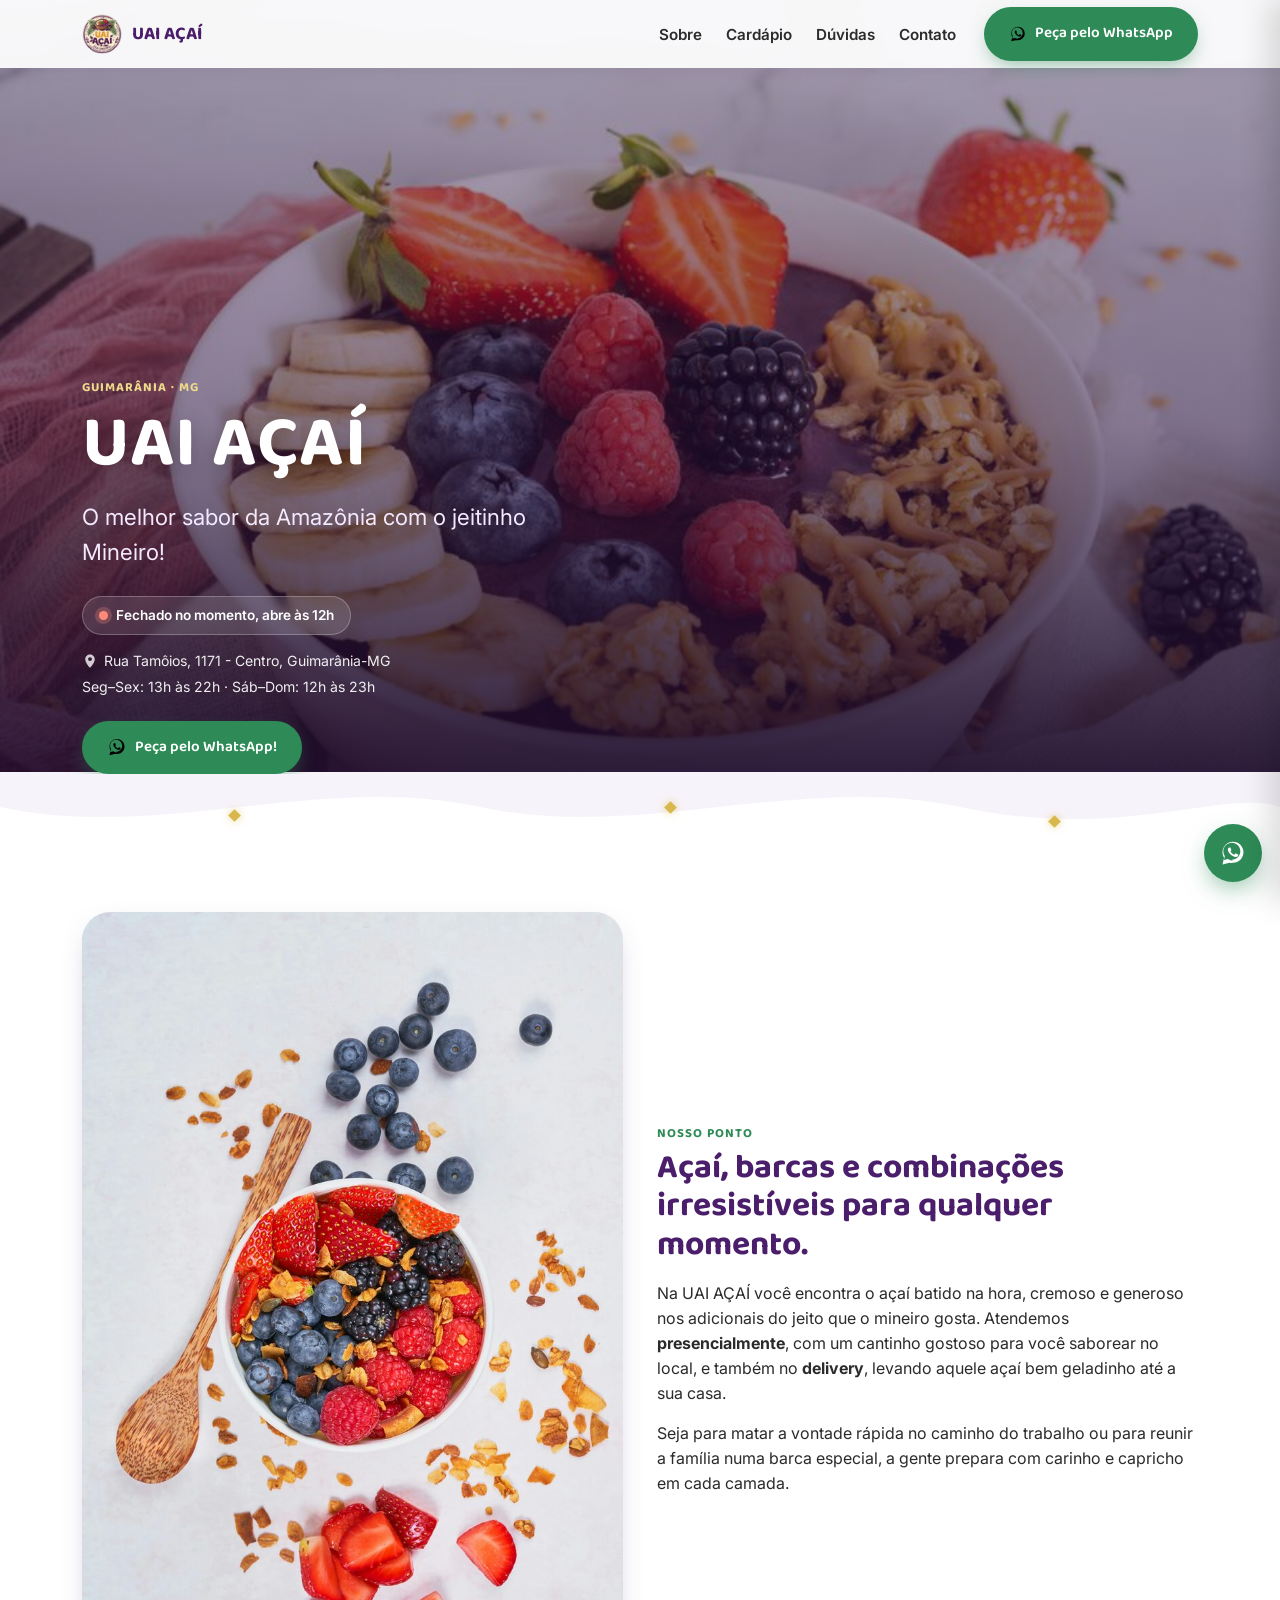
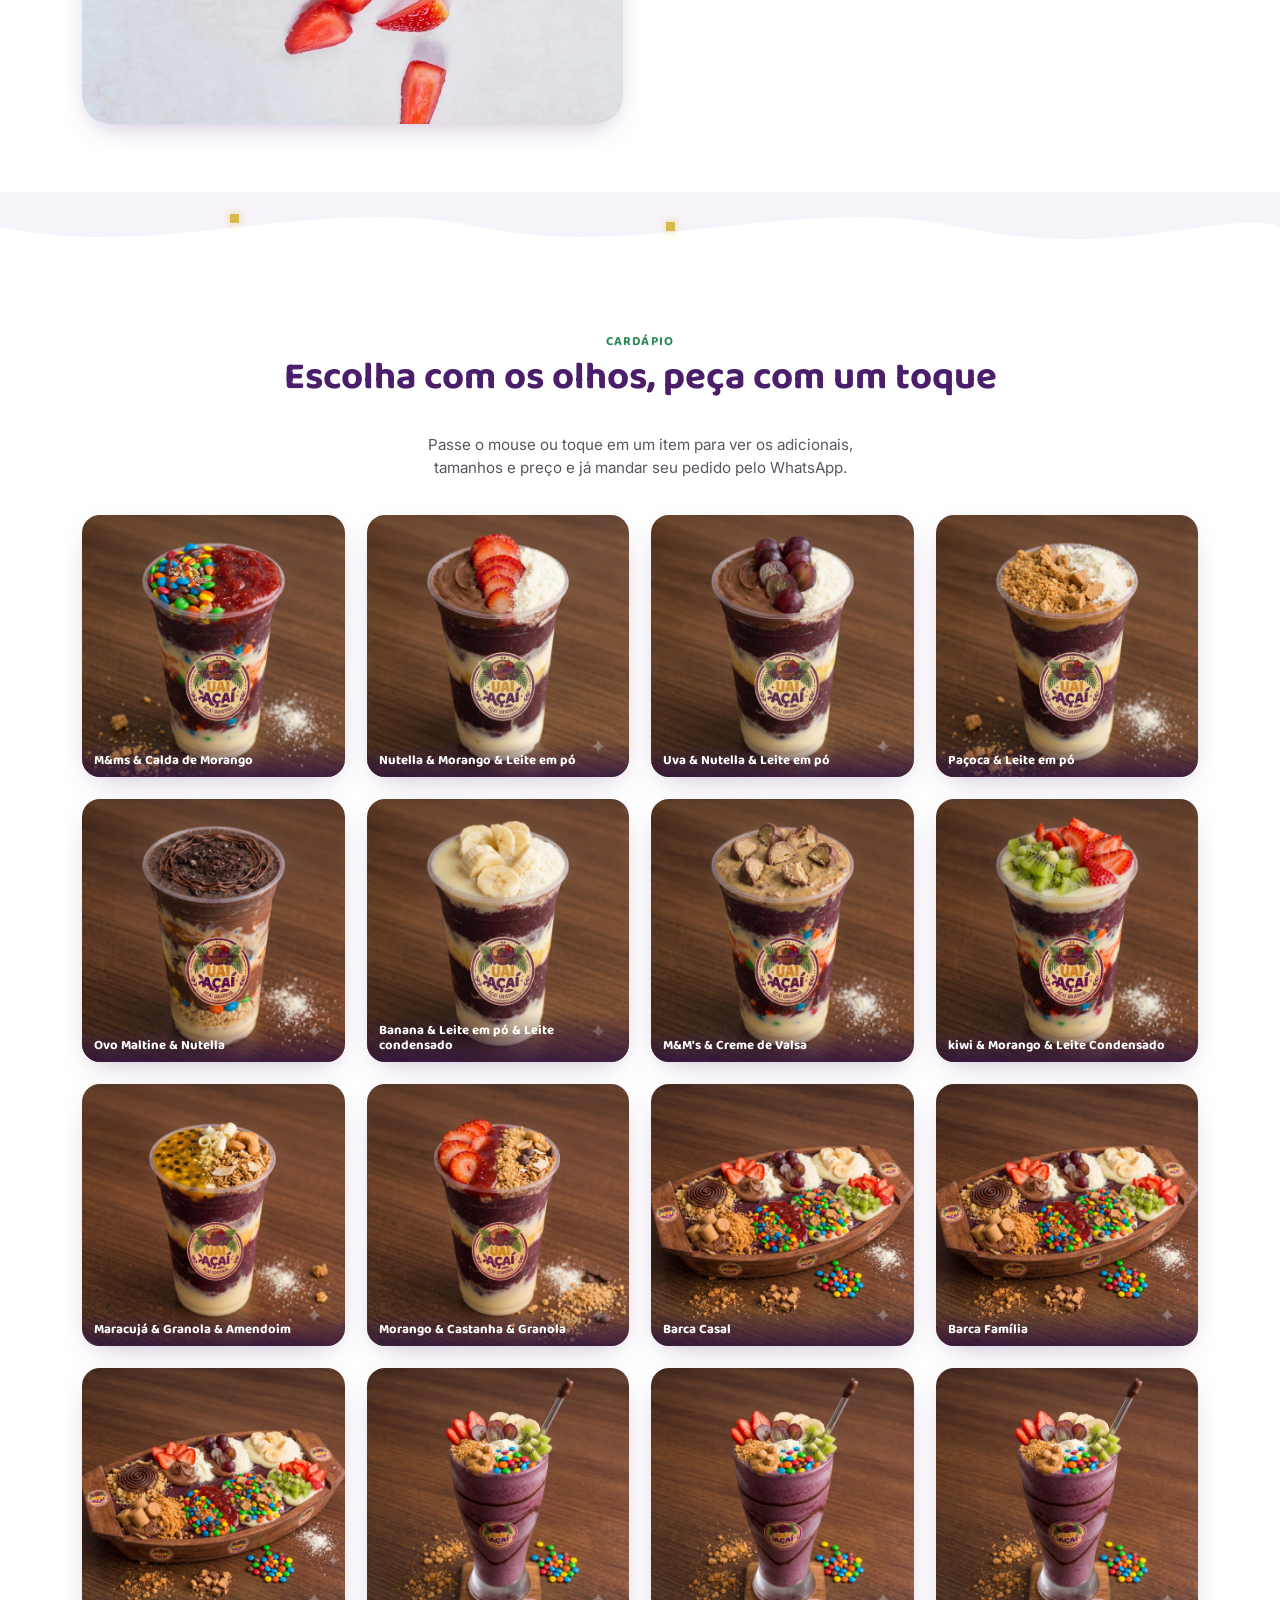
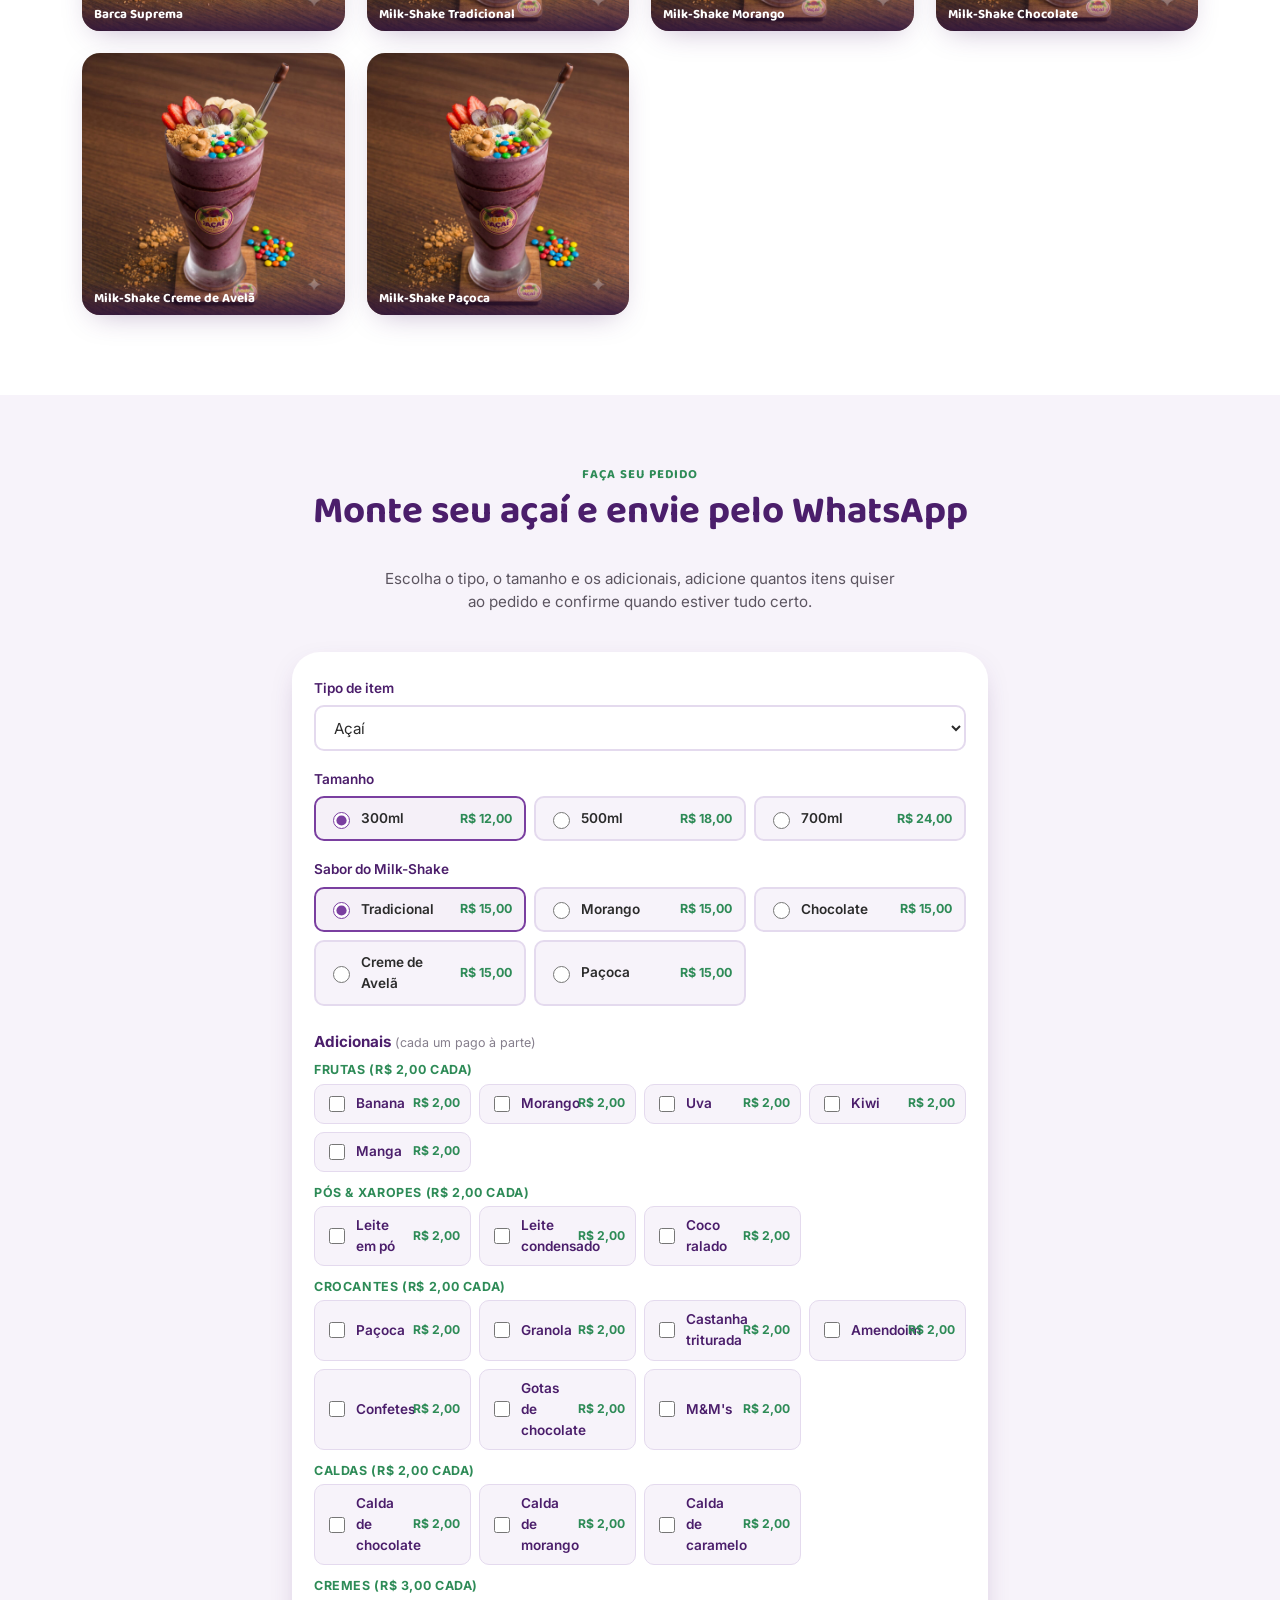
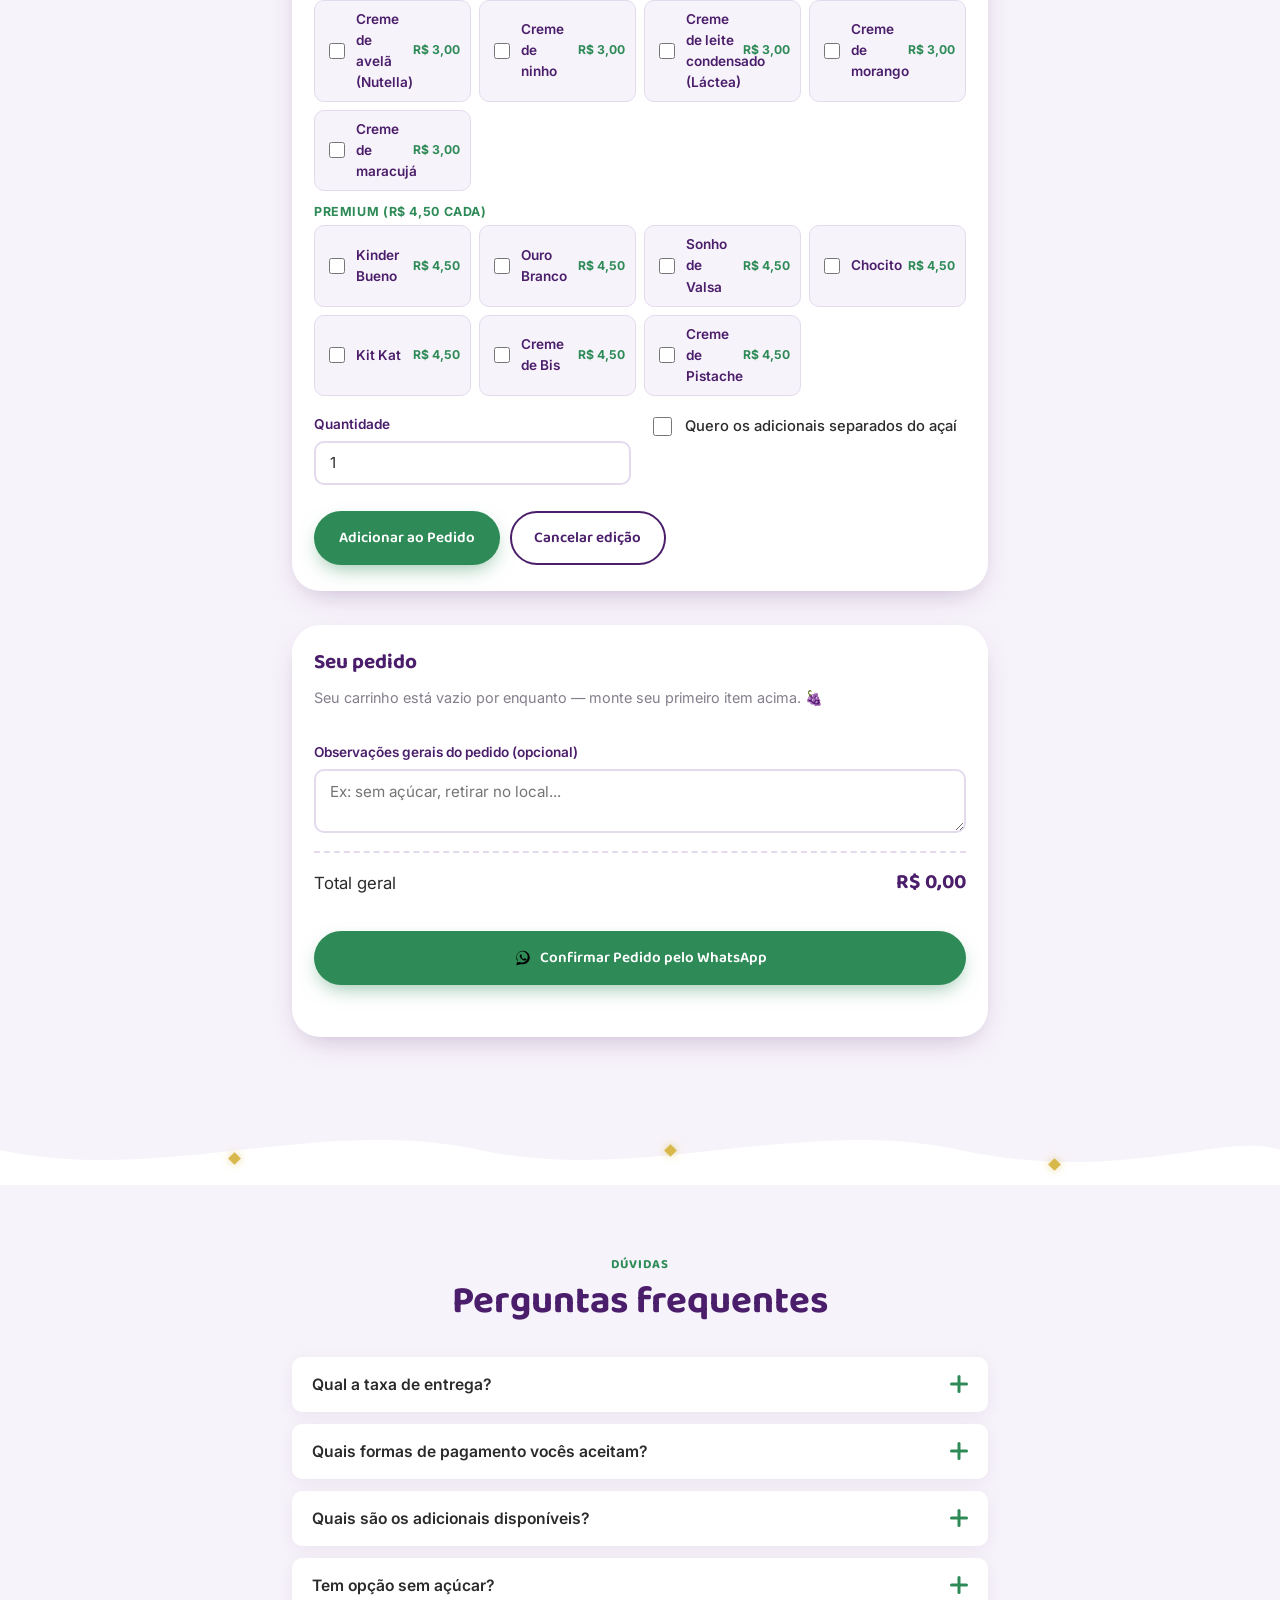
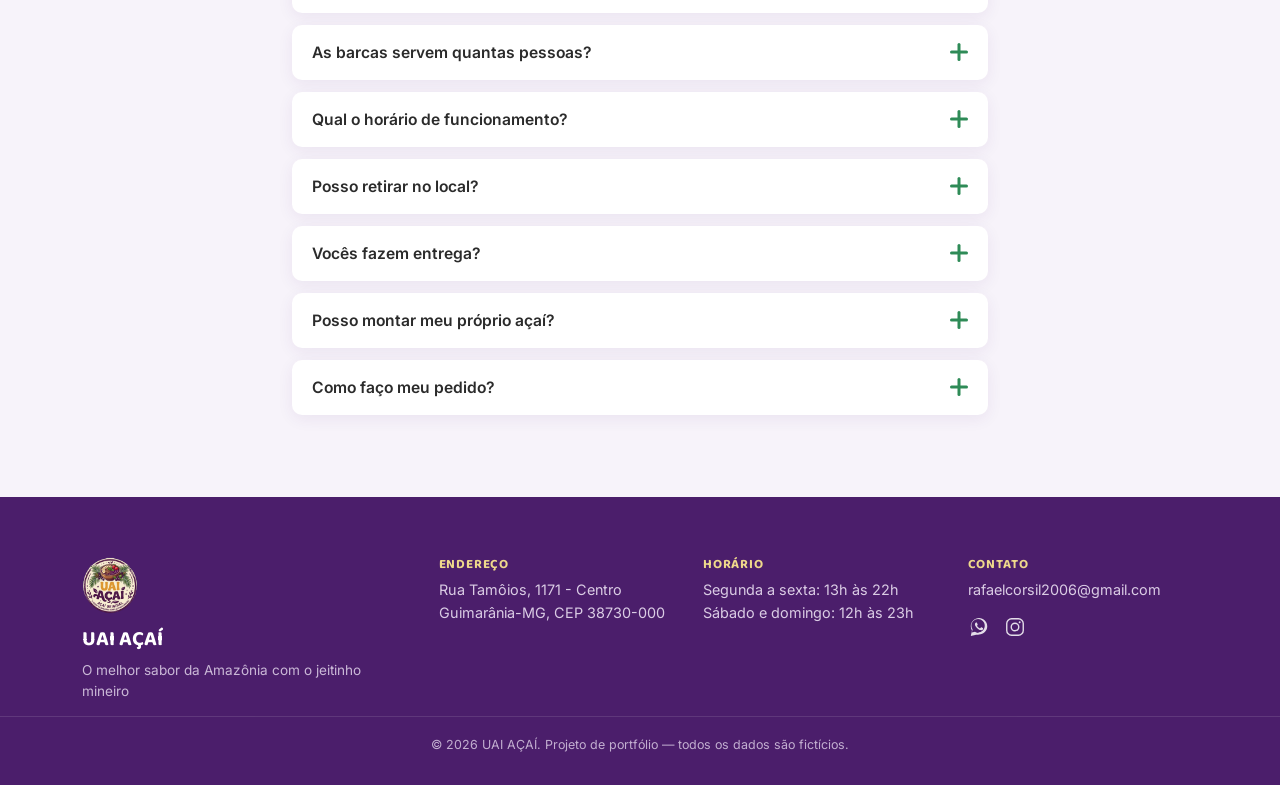
==== index.html @ 9ae05bd9 "atualizando alguns texto e codigos" ====
<!DOCTYPE html>
<html lang="pt-BR">
<head>
<meta charset="UTF-8">
<meta name="viewport" content="width=device-width, initial-scale=1.0">
<title>UAI AÇAÍ — O melhor sabor da Amazônia com o jeitinho mineiro | Guimarânia-MG</title>
<meta name="description" content="Açaí artesanal em Guimarânia-MG. Copos, barcas especiais e milk-shakes com dezenas de adicionais. Peça pelo WhatsApp, presencial ou delivery.">

<meta property="og:type" content="website">
<meta property="og:title" content="UAI AÇAÍ — O melhor sabor da Amazônia com o jeitinho mineiro">
<meta property="og:description" content="Açaí artesanal em Guimarânia-MG. Copos, barcas especiais e milk-shakes com dezenas de adicionais. Peça pelo WhatsApp, presencial ou delivery.">
<meta property="og:image" content="assets/img/hero-acai.jpg">
<meta property="og:locale" content="pt_BR">

<link rel="icon" href="assets/img/favicon.ico">
<link rel="preconnect" href="https://fonts.googleapis.com">
<link rel="preconnect" href="https://fonts.gstatic.com" crossorigin>
<link href="https://fonts.googleapis.com/css2?family=Baloo+2:wght@500;600;700;800&family=Inter:wght@400;500;600;700&display=swap" rel="stylesheet">
<link rel="stylesheet" href="css/style.css">

<script type="application/ld+json">
{
  "@context": "https://schema.org",
  "@type": "FoodEstablishment",
  "name": "UAI AÇAÍ",
  "servesCuisine": "Açaí",
  "image": "assets/img/hero-acai.jpg",
  "telephone": "+5534998111439",
  "email": "rafaelcorsil2006@gmail.com",
  "address": {
    "@type": "PostalAddress",
    "streetAddress": "Rua Tamôios, 1171 - Centro",
    "addressLocality": "Guimarânia",
    "addressRegion": "MG",
    "postalCode": "38730-000",
    "addressCountry": "BR"
  },
  "openingHoursSpecification": [
    {
      "@type": "OpeningHoursSpecification",
      "dayOfWeek": ["Monday","Tuesday","Wednesday","Thursday","Friday"],
      "opens": "13:00",
      "closes": "22:00"
    },
    {
      "@type": "OpeningHoursSpecification",
      "dayOfWeek": ["Saturday","Sunday"],
      "opens": "12:00",
      "closes": "23:00"
    }
  ],
  "paymentAccepted": "Dinheiro, Pix, Cartão de débito, Cartão de crédito",
  "sameAs": ["https://www.instagram.com/rafael_coorreea"]
}
</script>
</head>
<body>

<!-- ===== HEADER ===== -->
<header class="header" id="topo">
  <div class="header__inner container">
    <a href="#topo" class="header__brand" aria-label="UAI AÇAÍ - início">
      <img src="assets/img/logo.png" alt="Logo UAI AÇAÍ" class="header__logo" width="44" height="45">
      <span class="header__name">UAI AÇAÍ</span>
    </a>

    <button class="hamburger" id="hamburgerBtn" aria-label="Abrir menu" aria-expanded="false" aria-controls="menuDrawer">
      <span></span><span></span><span></span>
    </button>

    <nav class="nav-desktop" aria-label="Navegação principal">
      <ul>
        <li><a href="#sobre">Sobre</a></li>
        <li><a href="#cardapio">Cardápio</a></li>
        <li><a href="#faq">Dúvidas</a></li>
        <li><a href="#rodape">Contato</a></li>
      </ul>
      <a href="https://wa.me/5534998111439" class="btn btn--whatsapp" target="_blank" rel="noopener">
        <img src="assets/icons/whatsapp.svg" alt="" width="18" height="18">
        Peça pelo WhatsApp
      </a>
    </nav>
  </div>

  <!-- Drawer / overlay mobile -->
  <div class="menu-drawer" id="menuDrawer" aria-hidden="true">
    <nav aria-label="Navegação mobile">
      <ul>
        <li><a href="#sobre" class="drawer-link">Sobre</a></li>
        <li><a href="#cardapio" class="drawer-link">Cardápio</a></li>
        <li><a href="#faq" class="drawer-link">Dúvidas</a></li>
        <li><a href="#rodape" class="drawer-link">Contato</a></li>
      </ul>
      <a href="https://wa.me/5534998111439" class="btn btn--whatsapp btn--block" target="_blank" rel="noopener">
        <img src="assets/icons/whatsapp.svg" alt="" width="18" height="18">
        Peça pelo WhatsApp
      </a>
    </nav>
  </div>
  <div class="menu-backdrop" id="menuBackdrop"></div>
</header>

<main>

<!-- ===== 1. HERO ===== -->
<section class="hero">
  <div class="hero__media">
    <img src="assets/img/hero-acai.jpg" alt="Copo de açaí montado com frutas frescas e coberturas da UAI AÇAÍ"
         class="hero__img" width="1200" height="1200"
         onerror="this.closest('.hero__media').classList.add('img-fallback'); this.alt='Foto do açaí UAI AÇAÍ (imagem indisponível)';">
  </div>
  <div class="hero__scrim"></div>

  <div class="hero__content container">
    <p class="eyebrow">Guimarânia · MG</p>
    <h1 class="hero__title">UAI AÇAÍ</h1>
    <p class="hero__slogan">O melhor sabor da Amazônia com o jeitinho Mineiro!</p>

    <div class="hero__status" id="statusAbertura">
      <span class="status-dot" id="statusDot"></span>
      <span id="statusTexto">Consultando horário de funcionamento…</span>
    </div>

    <div class="hero__info">
      <p><img src="assets/icons/pin-location.svg" alt="" width="16" height="16"> Rua Tamôios, 1171 - Centro, Guimarânia-MG</p>
      <p>Seg–Sex: 13h às 22h · Sáb–Dom: 12h às 23h</p>
    </div>

    <a href="https://wa.me/5534998111439" class="btn btn--cta" target="_blank" rel="noopener">
      <img src="assets/icons/whatsapp.svg" alt="" width="20" height="20">
      Peça pelo WhatsApp!
    </a>
  </div>
</section>

<div class="river-divider" aria-hidden="true">
  <svg viewBox="0 0 1200 90" preserveAspectRatio="none">
    <path class="river-divider__path" d="M0,45 C150,90 300,0 450,45 C600,90 750,0 900,45 C1050,90 1150,20 1200,45 L1200,90 L0,90 Z"/>
  </svg>
  <span class="gem gem--1"></span>
  <span class="gem gem--2"></span>
  <span class="gem gem--3"></span>
</div>

<!-- ===== 2. SOBRE O LOCAL ===== -->
<section class="sobre" id="sobre">
  <div class="container sobre__grid">
    <div class="sobre__img-wrap reveal">
      <img src="assets/img/local-loja.jpg" alt="Fachada e ambiente interno da loja UAI AÇAÍ em Guimarânia-MG"
           class="sobre__img" loading="lazy" width="900" height="700"
           onerror="this.parentElement.classList.add('img-fallback'); this.alt='Foto da loja UAI AÇAÍ (imagem indisponível)';">
    </div>
    <div class="sobre__text reveal">
      <p class="eyebrow">Nosso ponto</p>
      <h2>Açaí, barcas e combinações irresistíveis para qualquer momento.</h2>
      <p>Na UAI AÇAÍ você encontra o açaí batido na hora, cremoso e generoso nos adicionais do jeito que o mineiro gosta. Atendemos <strong>presencialmente</strong>, com um cantinho gostoso para você saborear no local, e também no <strong>delivery</strong>, levando aquele açaí bem geladinho até a sua casa.</p>
      <p>Seja para matar a vontade rápida no caminho do trabalho ou para reunir a família numa barca especial, a gente prepara com carinho e capricho em cada camada.</p>
    </div>
  </div>
</section>

<div class="river-divider river-divider--flip" aria-hidden="true">
  <svg viewBox="0 0 1200 90" preserveAspectRatio="none">
    <path class="river-divider__path" d="M0,45 C150,90 300,0 450,45 C600,90 750,0 900,45 C1050,90 1150,20 1200,45 L1200,90 L0,90 Z"/>
  </svg>
  <span class="gem gem--1"></span>
  <span class="gem gem--2"></span>
</div>

<!-- ===== 3. CARDÁPIO (galeria interativa com copos, barcas e milk-shakes) ===== -->
<section class="galeria" id="cardapio">
  <div class="container">
    <p class="eyebrow eyebrow--center">Cardápio</p>
    <h2 class="section-title section-title--center">Escolha com os olhos, peça com um toque</h2>
    <p class="galeria__intro">Passe o mouse ou toque em um item para ver os adicionais, tamanhos e preço e já mandar seu pedido pelo WhatsApp.</p>

    <div class="galeria__grid">

      <article class="galeria-card reveal" data-sabor="Açaí Clássico">
        <img class="galeria-card__img" src="assets/img/copo-300ml-classico.jpg" alt="Copo de açaí sabor Clássico" loading="lazy" width="500" height="500"
             onerror="this.closest('.galeria-card').classList.add('img-fallback'); this.alt='Açaí Clássico (imagem indisponível)';">
        <span class="galeria-card__hint" aria-hidden="true">+</span>
        <div class="galeria-card__overlay">
          <div class="galeria-card__adicionais">
            <span>Calda de Morango</span><span>M&Ms</span>
          </div>
          <div class="galeria-card__footer">
            <div class="galeria-card__tamanhos">
              <span>300ml</span><span>500ml</span><span>700ml</span>
            </div>
            <div class="galeria-card__preco-wrap">
              <span class="galeria-card__preco">R$ 18,00</span>
              <button type="button" class="btn btn--sm btn--cta galeria-card__btn-pedir" data-produto="Açaí Clássico">Pedir</button>
            </div>
          </div>
        </div>
        <h3 class="galeria-card__titulo">M&ms &amp; Calda de Morango</h3>
      </article>

      <article class="galeria-card reveal" data-sabor="Nutella e Morango">
        <img class="galeria-card__img" src="assets/img/copo-500ml-nutella-morango.jpg" alt="Copo de açaí sabor Nutella e Morango" loading="lazy" width="500" height="500"
             onerror="this.closest('.galeria-card').classList.add('img-fallback'); this.alt='Nutella e Morango (imagem indisponível)';">
        <span class="galeria-card__hint" aria-hidden="true">+</span>
        <div class="galeria-card__overlay">
          <div class="galeria-card__adicionais">
            <span>Nutella</span><span>Morango</span><span>Leite em pó</span>
          </div>
          <div class="galeria-card__footer">
            <div class="galeria-card__tamanhos">
              <span>300ml</span><span>500ml</span><span>700ml</span>
            </div>
            <div class="galeria-card__preco-wrap">
              <span class="galeria-card__preco">R$ 18,00</span>
              <button type="button" class="btn btn--sm btn--cta galeria-card__btn-pedir" data-produto="Nutella e Morango">Pedir</button>
            </div>
          </div>
        </div>
        <h3 class="galeria-card__titulo">Nutella &amp; Morango &amp; Leite em pó</h3>
      </article>

      <article class="galeria-card reveal" data-sabor="Uva">
        <img class="galeria-card__img" src="assets/img/copo-500ml-uva.jpg" alt="Copo de açaí sabor Uva" loading="lazy" width="500" height="500"
             onerror="this.closest('.galeria-card').classList.add('img-fallback'); this.alt='Uva (imagem indisponível)';">
        <span class="galeria-card__hint" aria-hidden="true">+</span>
        <div class="galeria-card__overlay">
          <div class="galeria-card__adicionais">
            <span>Uva</span><span>Nutella</span><span>Leite em pó</span>
          </div>
          <div class="galeria-card__footer">
            <div class="galeria-card__tamanhos">
              <span>300ml</span><span>500ml</span><span>700ml</span>
            </div>
            <div class="galeria-card__preco-wrap">
              <span class="galeria-card__preco">R$ 18,00</span>
              <button type="button" class="btn btn--sm btn--cta galeria-card__btn-pedir" data-produto="Uva">Pedir</button>
            </div>
          </div>
        </div>
        <h3 class="galeria-card__titulo">Uva &amp; Nutella &amp; Leite em pó</h3>
      </article>

      <article class="galeria-card reveal" data-sabor="Paçoca">
        <img class="galeria-card__img" src="assets/img/copo-500ml-pacoca.jpg" alt="Copo de açaí sabor Paçoca" loading="lazy" width="500" height="500"
             onerror="this.closest('.galeria-card').classList.add('img-fallback'); this.alt='Paçoca (imagem indisponível)';">
        <span class="galeria-card__hint" aria-hidden="true">+</span>
        <div class="galeria-card__overlay">
          <div class="galeria-card__adicionais">
            <span>Paçoca</span><span>Leite em pó</span>
          </div>
          <div class="galeria-card__footer">
            <div class="galeria-card__tamanhos">
              <span>300ml</span><span>500ml</span><span>700ml</span>
            </div>
            <div class="galeria-card__preco-wrap">
              <span class="galeria-card__preco">R$ 18,00</span>
              <button type="button" class="btn btn--sm btn--cta galeria-card__btn-pedir" data-produto="Pacoca">Pedir</button>
            </div>
          </div>
        </div>
        <h3 class="galeria-card__titulo">Paçoca &amp; Leite em pó</h3>
      </article>

      <article class="galeria-card reveal" data-sabor="Kiwi e Morango">
        <img class="galeria-card__img" src="assets/img/copo-500ml-kiwi-morango.jpg" alt="Copo de açaí sabor Kiwi e Morango" loading="lazy" width="500" height="500"
             onerror="this.closest('.galeria-card').classList.add('img-fallback'); this.alt='Kiwi e Morango (imagem indisponível)';">
        <span class="galeria-card__hint" aria-hidden="true">+</span>
        <div class="galeria-card__overlay">
          <div class="galeria-card__adicionais">
            <span>Nutella</span><span>Ovo Maltine</span>
          </div>
          <div class="galeria-card__footer">
            <div class="galeria-card__tamanhos">
              <span>300ml</span><span>500ml</span><span>700ml</span>
            </div>
            <div class="galeria-card__preco-wrap">
              <span class="galeria-card__preco">R$ 18,00</span>
              <button type="button" class="btn btn--sm btn--cta galeria-card__btn-pedir" data-produto="Kiwi e Morango">Pedir</button>
            </div>
          </div>
        </div>
        <h3 class="galeria-card__titulo">Ovo Maltine &amp; Nutella</h3>
      </article>

      <article class="galeria-card reveal" data-sabor="Banana">
        <img class="galeria-card__img" src="assets/img/copo-700ml-banana.jpg" alt="Copo de açaí sabor Banana" loading="lazy" width="500" height="500"
             onerror="this.closest('.galeria-card').classList.add('img-fallback'); this.alt='Banana (imagem indisponível)';">
        <span class="galeria-card__hint" aria-hidden="true">+</span>
        <div class="galeria-card__overlay">
          <div class="galeria-card__adicionais">
            <span>Banana</span><span>Leite condensado</span><span>Leite em pó</span>
          </div>
          <div class="galeria-card__footer">
            <div class="galeria-card__tamanhos">
              <span>300ml</span><span>500ml</span><span>700ml</span>
            </div>
            <div class="galeria-card__preco-wrap">
              <span class="galeria-card__preco">R$ 18,00</span>
              <button type="button" class="btn btn--sm btn--cta galeria-card__btn-pedir" data-produto="Banana">Pedir</button>
            </div>
          </div>
        </div>
        <h3 class="galeria-card__titulo">Banana &amp; Leite em pó &amp; Leite condensado</h3>
      </article>

      <article class="galeria-card reveal" data-sabor="M&M's e Morango">
        <img class="galeria-card__img" src="assets/img/copo-700ml-mms-morango.jpg" alt="Copo de açaí sabor M&amp;M's e Morango" loading="lazy" width="500" height="500"
             onerror="this.closest('.galeria-card').classList.add('img-fallback'); this.alt='M&amp;Ms e Morango (imagem indisponível)';">
        <span class="galeria-card__hint" aria-hidden="true">+</span>
        <div class="galeria-card__overlay">
          <div class="galeria-card__adicionais">
            <span>M&amp;M's</span><span>Creme de Valsa</span>
          </div>
          <div class="galeria-card__footer">
            <div class="galeria-card__tamanhos">
              <span>300ml</span><span>500ml</span><span>700ml</span>
            </div>
            <div class="galeria-card__preco-wrap">
              <span class="galeria-card__preco">R$ 18,00</span>
              <button type="button" class="btn btn--sm btn--cta galeria-card__btn-pedir" data-produto="M&Ms e Morango">Pedir</button>
            </div>
          </div>
        </div>
        <h3 class="galeria-card__titulo">M&amp;M's &amp; Creme de Valsa</h3>
      </article>

      <article class="galeria-card reveal" data-sabor="Sonho de Valsa">
        <img class="galeria-card__img" src="assets/img/copo-700ml-sonho-valsa.jpg" alt="Copo de açaí sabor Sonho de Valsa" loading="lazy" width="500" height="500"
             onerror="this.closest('.galeria-card').classList.add('img-fallback'); this.alt='Sonho de Valsa (imagem indisponível)';">
        <span class="galeria-card__hint" aria-hidden="true">+</span>
        <div class="galeria-card__overlay">
          <div class="galeria-card__adicionais">
            <span>Kiwi</span><span>Morango</span><span>Leite Condensado</span>
          </div>
          <div class="galeria-card__footer">
            <div class="galeria-card__tamanhos">
              <span>300ml</span><span>500ml</span><span>700ml</span>
            </div>
            <div class="galeria-card__preco-wrap">
              <span class="galeria-card__preco">R$ 18,00</span>
              <button type="button" class="btn btn--sm btn--cta galeria-card__btn-pedir" data-produto="Sonho de Valsa">Pedir</button>
            </div>
          </div>
        </div>
        <h3 class="galeria-card__titulo">kiwi &amp; Morango &amp; Leite Condensado</h3>
      </article>

      <article class="galeria-card reveal" data-sabor="Morango, Granola e Amendoim">
        <img class="galeria-card__img" src="assets/img/copo-morango-granola-amendoim.jpg" alt="Copo de açaí sabor Morango, Granola e Amendoim" loading="lazy" width="500" height="500"
             onerror="this.closest('.galeria-card').classList.add('img-fallback'); this.alt='Morango, Granola e Amendoim (imagem indisponível)';">
        <span class="galeria-card__hint" aria-hidden="true">+</span>
        <div class="galeria-card__overlay">
          <div class="galeria-card__adicionais">
            <span>Maracujá</span><span>Granola</span><span>Amendoim</span>
          </div>
          <div class="galeria-card__footer">
            <div class="galeria-card__tamanhos">
              <span>300ml</span><span>500ml</span><span>700ml</span>
            </div>
            <div class="galeria-card__preco-wrap">
              <span class="galeria-card__preco">R$ 18,00</span>
              <button type="button" class="btn btn--sm btn--cta galeria-card__btn-pedir" data-produto="Morango, Granola e Amendoim">Pedir</button>
            </div>
          </div>
        </div>
        <h3 class="galeria-card__titulo">Maracujá &amp; Granola &amp; Amendoim</h3>
      </article>

      <article class="galeria-card reveal" data-sabor="Maracujá e Castanha">
        <img class="galeria-card__img" src="assets/img/copo-maracuja-castanha.jpg" alt="Copo de açaí sabor Maracujá e Castanha" loading="lazy" width="500" height="500"
             onerror="this.closest('.galeria-card').classList.add('img-fallback'); this.alt='Maracujá e Castanha (imagem indisponível)';">
        <span class="galeria-card__hint" aria-hidden="true">+</span>
        <div class="galeria-card__overlay">
          <div class="galeria-card__adicionais">
            <span>Morango com calda</span><span>Castanha</span><span>Granola</span>
          </div>
          <div class="galeria-card__footer">
            <div class="galeria-card__tamanhos">
              <span>300ml</span><span>500ml</span><span>700ml</span>
            </div>
            <div class="galeria-card__preco-wrap">
              <span class="galeria-card__preco">R$ 18,00</span>
              <button type="button" class="btn btn--sm btn--cta galeria-card__btn-pedir" data-produto="Maracuja e Castanha">Pedir</button>
            </div>
          </div> 
        </div>
        <h3 class="galeria-card__titulo">Morango &amp; Castanha &amp; Granola</h3>
      </article>

      <!-- Barcas Especiais -->
      <article class="galeria-card reveal" data-sabor="Barca Casal">
        <img class="galeria-card__img" src="assets/img/barca-especial.jpg" alt="Barca especial de açaí Casal com diversos adicionais" loading="lazy" width="900" height="600"
             onerror="this.closest('.galeria-card').classList.add('img-fallback'); this.alt='Barca Casal (imagem indisponível)';">
        <span class="galeria-card__hint" aria-hidden="true">+</span>
        <div class="galeria-card__overlay">
          <div class="galeria-card__adicionais">
            <span>5 adicionais inclusos</span><span>Serve até 2 pessoas</span>
          </div>
          <div class="galeria-card__footer">
            <div class="galeria-card__tamanhos">
              <span>700ml</span>
            </div>
            <div class="galeria-card__preco-wrap">
              <span class="galeria-card__preco">R$ 35,00</span>
              <button type="button" class="btn btn--sm btn--cta galeria-card__btn-pedir" data-produto="Barca Casal">Pedir</button>
            </div>
          </div>
        </div>
        <h3 class="galeria-card__titulo">Barca Casal</h3>
      </article>

      <article class="galeria-card reveal" data-sabor="Barca Família">
        <img class="galeria-card__img" src="assets/img/barca-especial.jpg" alt="Barca especial de açaí Família com diversos adicionais" loading="lazy" width="900" height="600"
             onerror="this.closest('.galeria-card').classList.add('img-fallback'); this.alt='Barca Família (imagem indisponível)';">
        <span class="galeria-card__hint" aria-hidden="true">+</span>
        <div class="galeria-card__overlay">
          <div class="galeria-card__adicionais">
            <span>7 adicionais inclusos</span><span>Serve 3 a 4 pessoas</span>
          </div>
          <div class="galeria-card__footer">
            <div class="galeria-card__tamanhos">
              <span>1 litro</span>
            </div>
            <div class="galeria-card__preco-wrap">
              <span class="galeria-card__preco">R$ 48,00</span>
              <button type="button" class="btn btn--sm btn--cta galeria-card__btn-pedir" data-produto="Barca Familia">Pedir</button>
            </div>
          </div>
        </div>
        <h3 class="galeria-card__titulo">Barca Família</h3>
      </article>

      <article class="galeria-card reveal" data-sabor="Barca Suprema">
        <img class="galeria-card__img" src="assets/img/barca-especial.jpg" alt="Barca especial de açaí Suprema com diversos adicionais" loading="lazy" width="900" height="600"
             onerror="this.closest('.galeria-card').classList.add('img-fallback'); this.alt='Barca Suprema (imagem indisponível)';">
        <span class="galeria-card__hint" aria-hidden="true">+</span>
        <div class="galeria-card__overlay">
          <div class="galeria-card__adicionais">
            <span>10 adicionais inclusos</span><span>Serve 5 a 6 pessoas</span>
          </div>
          <div class="galeria-card__footer">
            <div class="galeria-card__tamanhos">
              <span>1,5 litro</span>
            </div>
            <div class="galeria-card__preco-wrap">
              <span class="galeria-card__preco">R$ 65,00</span>
              <button type="button" class="btn btn--sm btn--cta galeria-card__btn-pedir" data-produto="Barca Suprema">Pedir</button>
            </div>
          </div>
        </div>
        <h3 class="galeria-card__titulo">Barca Suprema</h3>
      </article>

      <!-- Milk-Shakes -->
      <article class="galeria-card reveal" data-sabor="Milk-Shake Tradicional">
        <img class="galeria-card__img" src="assets/img/milkshake-acai.jpg" alt="Milk-shake de açaí sabor Tradicional" loading="lazy" width="500" height="500"
             onerror="this.closest('.galeria-card').classList.add('img-fallback'); this.alt='Milk-Shake Tradicional (imagem indisponível)';">
        <span class="galeria-card__hint" aria-hidden="true">+</span>
        <div class="galeria-card__overlay">
          <div class="galeria-card__adicionais">
            <span>Batido na hora</span>
          </div>
          <div class="galeria-card__footer">
            <div class="galeria-card__tamanhos">
              <span>Tamanho único</span>
            </div>
            <div class="galeria-card__preco-wrap">
              <span class="galeria-card__preco">R$ 15,00</span>
              <button type="button" class="btn btn--sm btn--cta galeria-card__btn-pedir" data-produto="Milk-Shake Tradicional">Pedir</button>
            </div>
          </div>
        </div>
        <h3 class="galeria-card__titulo">Milk-Shake Tradicional</h3>
      </article>

      <article class="galeria-card reveal" data-sabor="Milk-Shake Morango">
        <img class="galeria-card__img" src="assets/img/milkshake-acai.jpg" alt="Milk-shake de açaí sabor Morango" loading="lazy" width="500" height="500"
             onerror="this.closest('.galeria-card').classList.add('img-fallback'); this.alt='Milk-Shake Morango (imagem indisponível)';">
        <span class="galeria-card__hint" aria-hidden="true">+</span>
        <div class="galeria-card__overlay">
          <div class="galeria-card__adicionais">
            <span>Batido na hora</span>
          </div>
          <div class="galeria-card__footer">
            <div class="galeria-card__tamanhos">
              <span>Tamanho único</span>
            </div>
            <div class="galeria-card__preco-wrap">
              <span class="galeria-card__preco">R$ 15,00</span>
              <button type="button" class="btn btn--sm btn--cta galeria-card__btn-pedir" data-produto="Milk-Shake Morango">Pedir</button>
            </div>
          </div>
        </div>
        <h3 class="galeria-card__titulo">Milk-Shake Morango</h3>
      </article>

      <article class="galeria-card reveal" data-sabor="Milk-Shake Chocolate">
        <img class="galeria-card__img" src="assets/img/milkshake-acai.jpg" alt="Milk-shake de açaí sabor Chocolate" loading="lazy" width="500" height="500"
             onerror="this.closest('.galeria-card').classList.add('img-fallback'); this.alt='Milk-Shake Chocolate (imagem indisponível)';">
        <span class="galeria-card__hint" aria-hidden="true">+</span>
        <div class="galeria-card__overlay">
          <div class="galeria-card__adicionais">
            <span>Batido na hora</span>
          </div>
          <div class="galeria-card__footer">
            <div class="galeria-card__tamanhos">
              <span>Tamanho único</span>
            </div>
            <div class="galeria-card__preco-wrap">
              <span class="galeria-card__preco">R$ 15,00</span>
              <button type="button" class="btn btn--sm btn--cta galeria-card__btn-pedir" data-produto="Milk-Shake Chocolate">Pedir</button>
            </div>
          </div>
        </div>
        <h3 class="galeria-card__titulo">Milk-Shake Chocolate</h3>
      </article>

      <article class="galeria-card reveal" data-sabor="Milk-Shake Creme de Avelã">
        <img class="galeria-card__img" src="assets/img/milkshake-acai.jpg" alt="Milk-shake de açaí sabor Creme de Avelã" loading="lazy" width="500" height="500"
             onerror="this.closest('.galeria-card').classList.add('img-fallback'); this.alt='Milk-Shake Creme de Avelã (imagem indisponível)';">
        <span class="galeria-card__hint" aria-hidden="true">+</span>
        <div class="galeria-card__overlay">
          <div class="galeria-card__adicionais">
            <span>Batido na hora</span>
          </div>
          <div class="galeria-card__footer">
            <div class="galeria-card__tamanhos">
              <span>Tamanho único</span>
            </div>
            <div class="galeria-card__preco-wrap">
              <span class="galeria-card__preco">R$ 15,00</span>
              <button type="button" class="btn btn--sm btn--cta galeria-card__btn-pedir" data-produto="Milk-Shake Creme de Avela">Pedir</button>
            </div>
          </div>
        </div>
        <h3 class="galeria-card__titulo">Milk-Shake Creme de Avelã</h3>
      </article>

      <article class="galeria-card reveal" data-sabor="Milk-Shake Paçoca">
        <img class="galeria-card__img" src="assets/img/milkshake-acai.jpg" alt="Milk-shake de açaí sabor Paçoca" loading="lazy" width="500" height="500"
             onerror="this.closest('.galeria-card').classList.add('img-fallback'); this.alt='Milk-Shake Paçoca (imagem indisponível)';">
        <span class="galeria-card__hint" aria-hidden="true">+</span>
        <div class="galeria-card__overlay">
          <div class="galeria-card__adicionais">
            <span>Batido na hora</span>
          </div>
          <div class="galeria-card__footer">
            <div class="galeria-card__tamanhos">
              <span>Tamanho único</span>
            </div>
            <div class="galeria-card__preco-wrap">
              <span class="galeria-card__preco">R$ 15,00</span>
              <button type="button" class="btn btn--sm btn--cta galeria-card__btn-pedir" data-produto="Milk-Shake Pacoca">Pedir</button>
            </div>
          </div>
        </div>
        <h3 class="galeria-card__titulo">Milk-Shake Paçoca</h3>
      </article>

    </div>
  </div>
</section>

<!-- ===== 4. FAÇA SEU PEDIDO ===== -->
<section class="pedido" id="pedido">
  <div class="container container--narrow">
    <p class="eyebrow eyebrow--center">Faça seu pedido</p>
    <h2 class="section-title section-title--center">Monte seu açaí e envie pelo WhatsApp</h2>
    <p class="pedido__intro">Escolha o tipo, o tamanho e os adicionais, adicione quantos itens quiser ao pedido e confirme quando estiver tudo certo.</p>

    <form id="formPedido" class="pedido-form" novalidate>
      <div class="pedido-form__grid">
        <div class="campo campo--full">
          <label for="campoTipo">Tipo de item</label>
          <select id="campoTipo" name="tipo">
            <option value="acai">Açaí</option>
            <option value="barca">Barca Especial</option>
            <option value="milkshake">Milk-Shake</option>
          </select>
        </div>

        <div class="campo campo--full" id="campoTamanhoWrap">
          <label id="labelTamanho">Tamanho</label>
          <div class="opcoes-tile" id="listaTamanho" role="radiogroup" aria-labelledby="labelTamanho"><!-- gerado via JS --></div>
        </div>

        <div class="campo campo--full" id="campoSaborMilkshakeWrap" hidden>
          <label id="labelSaborMilkshake">Sabor do Milk-Shake</label>
          <div class="opcoes-tile" id="listaSaborMilkshake" role="radiogroup" aria-labelledby="labelSaborMilkshake"><!-- gerado via JS --></div>
        </div>

        <input type="hidden" id="campoSaborOculto" name="saborOculto" value="">
      </div>

      <fieldset class="campo campo--full campo-adicionais">
        <legend>Adicionais <span class="campo-adicionais__info">(cada um pago à parte)</span></legend>
        <div class="adicionais-form-grid" id="listaAdicionais"><!-- gerado via JS --></div>
        <p class="aviso-adicionais" id="avisoAdicionais" role="status" aria-live="polite"></p>
      </fieldset>

      <div class="pedido-form__grid">
        <div class="campo">
          <label for="campoQuantidade">Quantidade</label>
          <input type="number" id="campoQuantidade" name="quantidade" min="1" value="1" inputmode="numeric">
        </div>

        <div class="campo campo--checkbox">
          <label>
            <input type="checkbox" id="campoSeparado" name="separado">
            Quero os adicionais separados do açaí
          </label>
        </div>
      </div>

      <div class="pedido-form__acoes">
        <button type="submit" class="btn btn--cta" id="btnAdicionarItem">Adicionar ao Pedido</button>
        <button type="button" class="btn btn--outline" id="btnCancelarEdicao" hidden>Cancelar edição</button>
      </div>
    </form>

    <div class="carrinho" id="carrinho">
      <h3 class="carrinho__titulo">Seu pedido</h3>
      <p class="carrinho__vazio" id="carrinhoVazio">Seu carrinho está vazio por enquanto — monte seu primeiro item acima. 🍇</p>
      <div class="carrinho__lista" id="carrinhoLista" aria-live="polite"></div>

      <div class="campo campo--full">
        <label for="campoObservacoes">Observações gerais do pedido (opcional)</label>
        <textarea id="campoObservacoes" name="observacoes" rows="2" placeholder="Ex: sem açúcar, retirar no local..."></textarea>
      </div>

      <div class="carrinho__total">
        <span>Total geral</span>
        <strong id="carrinhoTotal">R$ 0,00</strong>
      </div>

      <button type="button" class="btn btn--cta btn--block" id="btnConfirmarPedido">
        <img src="assets/icons/whatsapp.svg" alt="" width="18" height="18">
        Confirmar Pedido pelo WhatsApp
      </button>
      <p class="carrinho__status" id="carrinhoStatus" role="status" aria-live="polite"></p>
    </div>
  </div>
</section>

<div class="river-divider" aria-hidden="true">
  <svg viewBox="0 0 1200 90" preserveAspectRatio="none">
    <path class="river-divider__path" d="M0,45 C150,90 300,0 450,45 C600,90 750,0 900,45 C1050,90 1150,20 1200,45 L1200,90 L0,90 Z"/>
  </svg>
  <span class="gem gem--1"></span>
  <span class="gem gem--2"></span>
  <span class="gem gem--3"></span>
</div>

<!-- ===== 5. FAQ ===== -->
<section class="faq" id="faq">
  <div class="container container--narrow">
    <p class="eyebrow eyebrow--center">Dúvidas</p>
    <h2 class="section-title section-title--center">Perguntas frequentes</h2>

    <div class="accordion">
      <div class="accordion-item">
        <h3>
          <button class="accordion-trigger" aria-expanded="false">
            Qual a taxa de entrega?
            <span class="accordion-icon" aria-hidden="true"></span>
          </button>
        </h3>
        <div class="accordion-panel">
          <p>A taxa de entrega varia de acordo com o bairro e a distância até o local da entrega. Consulte pelo WhatsApp.</p>
        </div>
      </div>

      <div class="accordion-item">
        <h3>
          <button class="accordion-trigger" aria-expanded="false">
            Quais formas de pagamento vocês aceitam?
            <span class="accordion-icon" aria-hidden="true"></span>
          </button>
        </h3>
        <div class="accordion-panel">
          <p>Aceitamos Pix, dinheiro, cartão de débito e cartão de crédito.</p>
        </div>
      </div>

      <div class="accordion-item">
        <h3>
          <button class="accordion-trigger" aria-expanded="false">
            Quais são os adicionais disponíveis?
            <span class="accordion-icon" aria-hidden="true"></span>
          </button>
        </h3>
        <div class="accordion-panel">
          <p>Trabalhamos com diversas opções de frutas, cremes, crocantes e caldas. Consulte nosso cardápio para ver todas as opções disponíveis.</p>
        </div>
      </div>

      <div class="accordion-item">
        <h3>
          <button class="accordion-trigger" aria-expanded="false">
            Tem opção sem açúcar?
            <span class="accordion-icon" aria-hidden="true"></span>
          </button>
        </h3>
        <div class="accordion-panel">
          <p>Sim. Temos opção de açaí sem adição de açúcar. Consulte a disponibilidade no momento do pedido.</p>
        </div>
      </div>

      <div class="accordion-item">
        <h3>
          <button class="accordion-trigger" aria-expanded="false">
            As barcas servem quantas pessoas?
            <span class="accordion-icon" aria-hidden="true"></span>
          </button>
        </h3>
        <div class="accordion-panel">
          <p>Barca Casal: até 2 pessoas. Barca Família: de 3 a 4 pessoas. Barca Suprema: de 5 a 6 pessoas.</p>
        </div>
      </div>

      <div class="accordion-item">
        <h3>
          <button class="accordion-trigger" aria-expanded="false">
            Qual o horário de funcionamento?
            <span class="accordion-icon" aria-hidden="true"></span>
          </button>
        </h3>
        <div class="accordion-panel">
          <p>Segunda a sexta: 13h às 22h. Sábado e domingo: 12h às 23h.</p>
        </div>
      </div>

      <div class="accordion-item">
        <h3>
          <button class="accordion-trigger" aria-expanded="false">
            Posso retirar no local?
            <span class="accordion-icon" aria-hidden="true"></span>
          </button>
        </h3>
        <div class="accordion-panel">
          <p>Sim. Você pode fazer seu pedido pelo WhatsApp e retirar diretamente na loja.</p>
        </div>
      </div>

      <div class="accordion-item">
        <h3>
          <button class="accordion-trigger" aria-expanded="false">
            Vocês fazem entrega?
            <span class="accordion-icon" aria-hidden="true"></span>
          </button>
        </h3>
        <div class="accordion-panel">
          <p>Sim. Realizamos entregas em diversos bairros da cidade durante todo o horário de funcionamento.</p>
        </div>
      </div>

      <div class="accordion-item">
        <h3>
          <button class="accordion-trigger" aria-expanded="false">
            Posso montar meu próprio açaí?
            <span class="accordion-icon" aria-hidden="true"></span>
          </button>
        </h3>
        <div class="accordion-panel">
          <p>Sim. Você pode escolher o tamanho e personalizar seu pedido com os adicionais disponíveis.</p>
        </div>
      </div>

      <div class="accordion-item">
        <h3>
          <button class="accordion-trigger" aria-expanded="false">
            Como faço meu pedido?
            <span class="accordion-icon" aria-hidden="true"></span>
          </button>
        </h3>
        <div class="accordion-panel">
          <p>Basta usar a seção "Faça seu Pedido" do site: escolha um item do cardápio ou monte o seu, confirme e envie direto pelo WhatsApp.</p>
        </div>
      </div>
    </div>
  </div>
</section>

</main>

<!-- ===== 6. RODAPÉ ===== -->
<footer class="footer" id="rodape">
  <div class="container footer__grid">
    <div class="footer__brand">
      <img src="assets/img/logo.png" alt="Logo UAI AÇAÍ" class="footer__logo" width="56" height="57">
      <p class="footer__name">UAI AÇAÍ</p>
      <p class="footer__slogan">O melhor sabor da Amazônia com o jeitinho mineiro</p>
    </div>

    <div class="footer__col">
      <h3>Endereço</h3>
      <p>Rua Tamôios, 1171 - Centro<br>Guimarânia-MG, CEP 38730-000</p>
    </div>

    <div class="footer__col">
      <h3>Horário</h3>
      <p>Segunda a sexta: 13h às 22h<br>Sábado e domingo: 12h às 23h</p>
    </div>

    <div class="footer__col">
      <h3>Contato</h3>
      <p><a href="mailto:rafaelcorsil2006@gmail.com">rafaelcorsil2006@gmail.com</a></p>
      <div class="footer__socials">
        <a href="https://wa.me/5534998111439" target="_blank" rel="noopener" aria-label="WhatsApp UAI AÇAÍ">
          <img src="assets/icons/whatsapp.svg" alt="" width="22" height="22">
        </a>
        <a href="https://instagram.com/rafael_coorreea" target="_blank" rel="noopener" aria-label="Instagram UAI AÇAÍ">
          <img src="assets/icons/instagram.svg" alt="" width="22" height="22">
        </a>
      </div>
    </div>
  </div>

  <div class="footer__bottom">
    <p>&copy; <span id="anoAtual">2026</span> UAI AÇAÍ. Projeto de portfólio — todos os dados são fictícios.</p>
  </div>
</footer>

<!-- Botão flutuante WhatsApp -->
<a href="https://wa.me/5534998111439" class="whatsapp-float" target="_blank" rel="noopener" aria-label="Falar no WhatsApp">
  <img src="assets/icons/whatsapp.svg" alt="" width="28" height="28">
</a>

<script src="js/script.js"></script>
<script src="js/pedido.js"></script>
</body>
</html>
---- css/style.css ----
/*
   UAI AÇAÍ — style.css
   Mobile-first. Breakpoints: 480 / 768 / 1024 / 1280
*/

:root {
  --roxo: #4B1E6B;
  --roxo-claro: #7A3FA0;
  --verde: #2E8B57;
  --verde-escuro: #226b42;
  --branco: #FFFFFF;
  --off-white: #F7F3FA;
  --texto: #2B2B2B;
  --gema: #D8B84A;      /* ouro/diamante — assinatura Minas + Amazônia */
  --gema-clara: #EFD98B;

  --font-display: "Baloo 2", system-ui, sans-serif;
  --font-body: "Inter", system-ui, sans-serif;

  --radius-lg: 28px;
  --radius-md: 18px;
  --radius-sm: 10px;

  --shadow-card: 0 10px 30px -12px rgba(75, 30, 107, 0.35);
  --container-w: 1180px;
}

/* Reset*/
*, *::before, *::after { box-sizing: border-box; }
html, body { overflow-x: hidden; max-width: 100%; }
html { scroll-behavior: smooth; scroll-padding-top: 84px; }
body {
  margin: 0;
  font-family: var(--font-body);
  color: var(--texto);
  background: var(--branco);
  line-height: 1.55;
}
img { max-width: 100%; display: block; }
a { color: inherit; text-decoration: none; }
ul { list-style: none; margin: 0; padding: 0; }
button { font-family: inherit; cursor: pointer; }
h1, h2, h3, h4 { font-family: var(--font-display); margin: 0 0 .5em; color: var(--roxo); line-height: 1.15; }
p { margin: 0 0 1em; }

.container {
  width: 100%;
  max-width: var(--container-w);
  margin: 0 auto;
  padding: 0 20px;
}
.container--narrow { max-width: 760px; }

.eyebrow {
  font-family: var(--font-display);
  font-weight: 700;
  letter-spacing: .08em;
  text-transform: uppercase;
  color: var(--verde);
  font-size: .8rem;
  margin: 0 0 .4em;
}
.eyebrow--center { text-align: center; }

.section-title { font-size: clamp(1.6rem, 4vw, 2.4rem); }
.section-title--center { text-align: center; margin-bottom: 2rem; }

/* Fallback simples de imagem ausente */
.img-fallback img { display: none; }
.img-fallback {
  background: linear-gradient(135deg, var(--roxo), var(--roxo-claro));
  display: flex; align-items: center; justify-content: center;
  min-height: 220px; color: var(--gema-clara);
  font-family: var(--font-display); font-weight: 700; text-align: center; padding: 1rem;
}
.img-fallback::after { content: "UAI AÇAÍ"; }

/*Reveal on scroll*/
.reveal { opacity: 0; transform: translateY(24px); transition: opacity .6s ease, transform .6s ease; }
.reveal.is-visible { opacity: 1; transform: translateY(0); }
@media (prefers-reduced-motion: reduce) {
  html { scroll-behavior: auto; }
  .reveal { opacity: 1; transform: none; transition: none; }
}

/*Botões*/
.btn {
  display: inline-flex; align-items: center; gap: 8px;
  font-family: var(--font-display); font-weight: 600;
  padding: .85em 1.5em; border-radius: 999px;
  border: 2px solid transparent;
  font-size: .95rem;
  transition: transform .15s ease, box-shadow .15s ease, background .15s ease;
  white-space: nowrap;
}
.btn:active { transform: scale(.97); }
.btn--cta, .btn--whatsapp {
  background: var(--verde); color: var(--branco);
  box-shadow: 0 8px 20px -6px rgba(46,139,87,.55);
}
.btn--cta:hover, .btn--whatsapp:hover { background: var(--verde-escuro); }
.btn--block { width: 100%; justify-content: center; }
.btn--sm { padding: .55em 1.1em; font-size: .82rem; }
.btn--outline {
  background: transparent; color: var(--roxo); border-color: var(--roxo);
}
.btn--outline:hover { background: var(--roxo); color: var(--branco); }
.btn:focus-visible, a:focus-visible, button:focus-visible {
  outline: 3px solid var(--gema); outline-offset: 2px;
}

/*
   HEADER
*/
.header {
  position: fixed; top: 0; left: 0; right: 0; z-index: 100;
  background: rgba(255,255,255,.92);
  backdrop-filter: blur(8px);
  box-shadow: 0 2px 14px rgba(75,30,107,.08);
}
.header__inner {
  display: flex; align-items: center; justify-content: space-between;
  height: 68px;
}
.header__brand { display: flex; align-items: center; gap: 10px; }
.header__logo { width: 40px; height: auto; object-fit: contain; }
.header__name {
  font-family: var(--font-display); font-weight: 700; font-size: 1.15rem; color: var(--roxo);
}

.nav-desktop { display: none; }

.hamburger {
  background: none; border: none; width: 40px; height: 40px;
  display: flex; flex-direction: column; justify-content: center; align-items: center; gap: 5px;
  z-index: 110;
}
.hamburger span {
  display: block; width: 24px; height: 3px; border-radius: 2px;
  background: var(--roxo); transition: transform .3s ease, opacity .3s ease;
}
.hamburger[aria-expanded="true"] span:nth-child(1) { transform: translateY(8px) rotate(45deg); }
.hamburger[aria-expanded="true"] span:nth-child(2) { opacity: 0; }
.hamburger[aria-expanded="true"] span:nth-child(3) { transform: translateY(-8px) rotate(-45deg); }

.menu-backdrop {
  position: fixed; inset: 0; background: rgba(43,20,60,.55);
  opacity: 0; pointer-events: none; transition: opacity .3s ease; z-index: 90;
}
.menu-backdrop.is-open { opacity: 1; pointer-events: auto; }

.menu-drawer {
  position: fixed; top: 0; right: 0; height: 100vh; width: min(78vw, 320px);
  background: var(--branco); z-index: 105;
  transform: translateX(100%); transition: transform .35s ease;
  padding: 100px 28px 40px;
  box-shadow: -10px 0 30px rgba(0,0,0,.15);
}
.menu-drawer.is-open { transform: translateX(0); }
.menu-drawer ul { display: flex; flex-direction: column; gap: 6px; margin-bottom: 28px; }
.drawer-link {
  display: block; padding: 12px 0; font-family: var(--font-display);
  font-weight: 600; font-size: 1.1rem; color: var(--roxo);
  border-bottom: 1px solid var(--off-white);
}

@media (min-width: 768px) {
  .hamburger { display: none; }
  .nav-desktop { display: flex; align-items: center; gap: 28px; }
  .nav-desktop ul { display: flex; gap: 24px; }
  .nav-desktop a:not(.btn) {
    font-weight: 600; font-size: .95rem; position: relative; padding: 4px 0;
  }
  .nav-desktop a:not(.btn)::after {
    content: ""; position: absolute; left: 0; bottom: -2px; width: 0; height: 2px;
    background: var(--verde); transition: width .2s ease;
  }
  .nav-desktop a:not(.btn):hover::after { width: 100%; }
}

/*
   HERO
*/
.hero {
  position: relative; min-height: 92vh; display: flex; align-items: flex-end;
  padding-top: 68px; overflow: hidden;
}
.hero__media, .hero__media img {
  position: absolute; inset: 0; width: 100%; height: 100%; object-fit: cover;
}
.hero__scrim {
  position: absolute; inset: 0;
  background: linear-gradient(180deg, rgba(43,17,64,.35) 0%, rgba(43,17,64,.55) 55%, rgba(28,10,42,.92) 100%);
}
.hero__content { position: relative; z-index: 2; padding-bottom: 56px; color: var(--branco); }
.hero .eyebrow { color: var(--gema-clara); }
.hero__title {
  font-size: clamp(2.6rem, 10vw, 4.5rem); color: var(--branco);
  text-shadow: 0 4px 20px rgba(0,0,0,.25); margin-bottom: .2em; letter-spacing: .01em;
}
.hero__slogan { font-size: clamp(1.05rem, 3vw, 1.4rem); max-width: 32ch; margin-bottom: 1.2em; color: #F3E9FF; }

.hero__status {
  display: inline-flex; align-items: center; gap: 8px;
  background: rgba(255,255,255,.12); border: 1px solid rgba(255,255,255,.25);
  padding: 8px 16px; border-radius: 999px; font-size: .85rem; font-weight: 600;
  margin-bottom: 1.1em; backdrop-filter: blur(4px);
}
.status-dot { width: 9px; height: 9px; border-radius: 50%; background: #9a9a9a; flex-shrink: 0; }
.status-dot.is-aberto { background: #58e08a; box-shadow: 0 0 0 4px rgba(88,224,138,.25); }
.status-dot.is-fechado { background: #ff8a7a; box-shadow: 0 0 0 4px rgba(255,138,122,.25); }

.hero__info { font-size: .88rem; opacity: .92; margin-bottom: 1.6em; }
.hero__info p { display: flex; align-items: center; gap: 6px; margin: 0 0 .3em; }
.hero__info img { filter: brightness(0) invert(1); opacity: .85; }

/* River / gem divider — assinatura visual: rio amazônico + "pedras" mineiras */
.river-divider {
  position: relative; height: 70px; margin-top: -2px; background: var(--off-white);
}
.river-divider--flip { transform: scaleY(-1); }
.river-divider--flip .gem, .river-divider--flip svg { transform: scaleY(-1); }
.river-divider svg { width: 100%; height: 100%; display: block; }
.river-divider__path { fill: var(--branco); }
.gem {
  position: absolute; width: 9px; height: 9px; background: var(--gema);
  transform: rotate(45deg); bottom: 22px; box-shadow: 0 0 8px rgba(216,184,74,.6);
}
.gem--1 { left: 18%; }
.gem--2 { left: 52%; bottom: 30px; }
.gem--3 { left: 82%; bottom: 16px; }

/*
   SOBRE
*/
.sobre { background: var(--branco); padding: 70px 0; }
.sobre__grid { display: grid; gap: 34px; align-items: center; }
.sobre__img-wrap { border-radius: var(--radius-lg); overflow: hidden; box-shadow: var(--shadow-card); }
.sobre__img { width: 100%; height: 320px; object-fit: cover; }
.sobre__text h2 { font-size: clamp(1.5rem, 4vw, 2.1rem); }

@media (min-width: 768px) {
  .sobre__grid { grid-template-columns: 1fr 1fr; }
  .sobre__img { height: 100%; min-height: 380px; }
}


.faq { background: var(--off-white); padding: 70px 0; }
.accordion-item {
  background: var(--branco); border-radius: var(--radius-sm); margin-bottom: 12px;
  box-shadow: 0 4px 16px rgba(75,30,107,.07); overflow: hidden;
}
.accordion-item h3 { margin: 0; }
.accordion-trigger {
  width: 100%; text-align: left; background: none; border: none;
  padding: 18px 20px; display: flex; align-items: center; justify-content: space-between; gap: 12px;
  font-family: var(--font-body); font-weight: 600; font-size: .98rem; color: var(--texto);
}
.accordion-icon { position: relative; width: 18px; height: 18px; flex-shrink: 0; }
.accordion-icon::before, .accordion-icon::after {
  content: ""; position: absolute; background: var(--verde); border-radius: 2px;
  transition: transform .25s ease;
}
.accordion-icon::before { width: 100%; height: 3px; top: 50%; left: 0; transform: translateY(-50%); }
.accordion-icon::after { width: 3px; height: 100%; left: 50%; top: 0; transform: translateX(-50%); }
.accordion-trigger[aria-expanded="true"] .accordion-icon::after { transform: translateX(-50%) rotate(90deg); opacity: 0; }

.accordion-panel {
  max-height: 0; overflow: hidden; transition: max-height .3s ease;
  padding: 0 20px;
}
.accordion-panel p { padding-bottom: 18px; margin: 0; color: #5c5560; font-size: .92rem; }

/*
   FOOTER
*/
.footer { background: var(--roxo); color: #EADFF2; padding: 60px 0 0; }
.footer__grid { display: grid; gap: 34px; grid-template-columns: 1fr; padding-bottom: 40px; }
.footer__logo { width: 56px; height: auto; object-fit: contain; margin-bottom: 10px; }
.footer__name { font-family: var(--font-display); font-size: 1.3rem; color: var(--branco); font-weight: 700; margin-bottom: .2em; }
.footer__slogan { font-size: .85rem; opacity: .8; }
.footer__col h3 {
  color: var(--gema-clara); font-size: .82rem; text-transform: uppercase; letter-spacing: .06em;
  margin-bottom: .6em;
}
.footer__col p { font-size: .9rem; opacity: .9; }
.footer__col a:hover { color: var(--gema-clara); }
.footer__socials { display: flex; gap: 14px; margin-top: 10px; }
.footer__socials img { filter: brightness(0) invert(1); opacity: .85; transition: opacity .2s ease; }
.footer__socials a:hover img { opacity: 1; }

.footer__bottom {
  border-top: 1px solid rgba(255,255,255,.15); text-align: center;
  padding: 18px 0; font-size: .78rem; opacity: .75;
}

@media (min-width: 768px) {
  .footer__grid { grid-template-columns: 1.4fr 1fr 1fr 1fr; }
}

/*
   WHATSAPP FLUTUANTE
*/
.whatsapp-float {
  position: fixed; right: 18px; bottom: 18px; z-index: 80;
  width: 58px; height: 58px; border-radius: 50%;
  background: var(--verde); display: flex; align-items: center; justify-content: center;
  box-shadow: 0 10px 26px -6px rgba(46,139,87,.6);
  transition: transform .2s ease;
}
.whatsapp-float:hover { transform: scale(1.08); }
.whatsapp-float img { filter: brightness(0) invert(1); }

/*
   BREAKPOINTS GLOBAIS ADICIONAIS
*/
@media (min-width: 1024px) {
  .hero { min-height: 86vh; }
}
@media (min-width: 1280px) {
  .container { padding: 0 32px; }
}

/*
   4. GALERIA DE SABORES
*/
.galeria { background: var(--branco); padding: 70px 0 80px; }
.galeria__intro {
  text-align: center; max-width: 46ch; margin: 0 auto 2.2rem;
  color: #5c5560; font-size: .95rem;
}

.galeria__grid {
  display: grid;
  grid-template-columns: repeat(2, minmax(0, 1fr));
  gap: 14px;
}

.galeria-card {
  position: relative;
  aspect-ratio: 1 / 1;
  border-radius: var(--radius-md);
  overflow: hidden;
  box-shadow: var(--shadow-card);
  cursor: pointer;
  isolation: isolate;
}

.galeria-card__img {
  width: 100%; height: 100%; object-fit: cover;
  transition: transform .35s ease;
  transform-origin: center;
}

/* Título visível sempre, sobreposto na base da foto (fora do overlay interativo) */
.galeria-card__titulo {
  position: absolute; left: 0; right: 0; bottom: 0;
  margin: 0; padding: 10px 12px 9px;
  font-size: .82rem; color: var(--branco);
  background: linear-gradient(180deg, rgba(43,17,64,0) 0%, rgba(43,17,64,.78) 100%);
  z-index: 1; pointer-events: none;
  transition: opacity .25s ease;
}

/* Dica de toque (some em dispositivos com hover de mouse) */
.galeria-card__hint {
  position: absolute; top: 10px; right: 10px; z-index: 2;
  width: 26px; height: 26px; border-radius: 50%;
  background: rgba(255,255,255,.9); color: var(--roxo);
  display: flex; align-items: center; justify-content: center;
  font-family: var(--font-display); font-weight: 700; font-size: 1rem; line-height: 1;
  box-shadow: 0 2px 8px rgba(0,0,0,.2);
  transition: opacity .2s ease, transform .2s ease;
}

.galeria-card__overlay {
  position: absolute; inset: 0; z-index: 3;
  display: flex; flex-direction: column; justify-content: space-between;
  padding: 12px;
  background: linear-gradient(180deg, rgba(43,17,64,.9) 0%, rgba(75,30,107,.25) 35%, rgba(75,30,107,.25) 60%, rgba(43,17,64,.94) 100%);
  opacity: 0; visibility: hidden;
  transition: opacity .3s ease, visibility .3s ease;
}

.galeria-card__adicionais {
  display: flex; flex-wrap: wrap; gap: 5px;
}
.galeria-card__adicionais span {
  background: rgba(255,255,255,.16); border: 1px solid rgba(255,255,255,.4);
  color: var(--branco); font-size: .64rem; font-weight: 600;
  padding: 3px 8px; border-radius: 999px; white-space: nowrap;
}

.galeria-card__footer {
  display: flex; align-items: flex-end; justify-content: space-between; gap: 8px;
}
.galeria-card__tamanhos {
  display: flex; flex-direction: column; gap: 2px;
  font-size: .66rem; font-weight: 600; color: #EADFF2;
}
.galeria-card__preco-wrap {
  display: flex; flex-direction: column; align-items: flex-end; gap: 6px;
}
.galeria-card__preco {
  font-family: var(--font-display); font-weight: 700; font-size: .95rem; color: var(--gema-clara);
}
.galeria-card__btn-pedir { padding: .4em .9em; font-size: .7rem; }

/* Estado ativo (toque) — reaproveita a mesma transformação do :hover de desktop */
.galeria-card.is-ativo .galeria-card__img { transform: scale(1.06); }
.galeria-card.is-ativo .galeria-card__overlay { opacity: 1; visibility: visible; }
.galeria-card.is-ativo .galeria-card__titulo { opacity: 0; }
.galeria-card.is-ativo .galeria-card__hint { opacity: 0; transform: scale(.5); }

/* Hover só em dispositivos com mouse real, pra não "grudar" em telas de toque */
@media (hover: hover) and (pointer: fine) {
  .galeria-card__hint { display: none; }
  .galeria-card:hover .galeria-card__img { transform: scale(1.06); }
  .galeria-card:hover .galeria-card__overlay { opacity: 1; visibility: visible; }
  .galeria-card:hover .galeria-card__titulo { opacity: 0; }
}

@media (min-width: 768px) {
  .galeria__grid { grid-template-columns: repeat(3, minmax(0, 1fr)); gap: 18px; }
}
@media (min-width: 1024px) {
  .galeria__grid { grid-template-columns: repeat(4, minmax(0, 1fr)); gap: 22px; }
}

/*
   5. FAÇA SEU PEDIDO — FORMULÁRIO + CARRINHO
*/
.pedido { background: var(--off-white); padding: 70px 0 80px; scroll-margin-top: 84px; }
.pedido__intro {
  text-align: center; max-width: 52ch; margin: 0 auto 2.4rem;
  color: #5c5560; font-size: .95rem;
}

/*Campos genéricos do formulário*/
.campo { display: flex; flex-direction: column; gap: 6px; margin-bottom: 18px; }
.campo--full { grid-column: 1 / -1; }
.campo label { font-weight: 600; font-size: .85rem; color: var(--roxo); }
.campo input[type="text"],
.campo input[type="number"],
.campo select,
.campo textarea {
  font-family: var(--font-body); font-size: .95rem; color: var(--texto);
  border: 2px solid #E4DAEE; border-radius: var(--radius-sm);
  padding: .7em .9em; background: var(--branco);
  transition: border-color .2s ease;
}
.campo input:focus, .campo select:focus, .campo textarea:focus {
  outline: none; border-color: var(--roxo-claro);
}
.campo textarea { resize: vertical; min-height: 64px; font-family: var(--font-body); }
.campo--checkbox label {
  display: flex; align-items: center; gap: 10px; font-weight: 500; color: var(--texto);
  font-size: .92rem; cursor: pointer;
}
.campo--checkbox input[type="checkbox"] { width: 19px; height: 19px; accent-color: var(--verde); flex-shrink: 0; }

.pedido-form {
  background: var(--branco); border-radius: var(--radius-lg); box-shadow: var(--shadow-card);
  padding: 26px 22px; margin-bottom: 34px;
}
.pedido-form__grid { display: grid; grid-template-columns: 1fr; gap: 0 18px; }

/*Adicionais no formulário*/
.campo-adicionais { border: none; padding: 0; margin: 6px 0 18px; }
.campo-adicionais legend { font-weight: 700; color: var(--roxo); font-size: .95rem; padding: 0; margin-bottom: 10px; }
.campo-adicionais__info { font-weight: 400; color: #857e8c; font-size: .78rem; }

.adicionais-form-grid { display: flex; flex-direction: column; gap: 14px; }
.adicionais-form-grupo h4 {
  margin: 0 0 6px; font-family: var(--font-body); font-weight: 700; font-size: .78rem;
  text-transform: uppercase; letter-spacing: .05em; color: var(--verde);
}
.adicionais-form-itens { display: grid; grid-template-columns: repeat(2, minmax(0, 1fr)); gap: 8px; }
.adicional-check {
  display: flex; align-items: center; gap: 8px; min-width: 0;
  background: var(--off-white); border: 1px solid #E4DAEE; border-radius: var(--radius-sm);
  padding: 8px 10px; font-size: .82rem; cursor: pointer; transition: border-color .2s ease, background .2s ease;
}
.adicional-check:has(input:checked) { border-color: var(--verde); background: rgba(46,139,87,.08); }
.adicional-check input[type="checkbox"] { accent-color: var(--verde); width: 16px; height: 16px; flex-shrink: 0; }
.adicional-check span:first-of-type { flex: 1; min-width: 0; }
.adicional-check__preco { color: var(--verde); font-weight: 700; white-space: nowrap; font-size: .76rem; }

/*Caixas de seleção (tamanho / sabor do milk-shake)*/
.opcoes-tile { display: grid; grid-template-columns: repeat(2, minmax(0, 1fr)); gap: 8px; }
.opcao-tile {
  display: flex; align-items: center; justify-content: space-between; gap: 8px; min-width: 0;
  background: var(--off-white); border: 2px solid #E4DAEE; border-radius: var(--radius-sm);
  padding: 10px 12px; font-size: .85rem; cursor: pointer; transition: border-color .2s ease, background .2s ease;
}
.opcao-tile:has(input:checked) { border-color: var(--roxo-claro); background: rgba(122,63,160,.08); }
.opcao-tile input[type="radio"] { accent-color: var(--roxo-claro); width: 17px; height: 17px; flex-shrink: 0; }
.opcao-tile__nome { flex: 1; min-width: 0; font-weight: 600; color: var(--texto); }
.opcao-tile__preco { color: var(--verde); font-weight: 700; white-space: nowrap; font-size: .78rem; }

.aviso-adicionais {
  margin: 12px 0 0; padding: 10px 14px; border-radius: var(--radius-sm);
  background: rgba(216,184,74,.18); border: 1px solid var(--gema);
  color: #6b551a; font-size: .84rem; font-weight: 600; display: none;
}
.aviso-adicionais.is-visivel { display: block; }

.pedido-form__acoes { display: flex; flex-wrap: wrap; gap: 10px; margin-top: 8px; }

/*Carrinho / resumo*/
.carrinho {
  background: var(--branco); border-radius: var(--radius-lg); box-shadow: var(--shadow-card);
  padding: 26px 22px;
}
.carrinho__titulo { font-size: 1.3rem; margin-bottom: .6em; }
.carrinho__vazio { color: #857e8c; font-size: .9rem; }
.carrinho__lista { display: flex; flex-direction: column; gap: 12px; margin-bottom: 18px; }

.carrinho-item {
  border: 1px solid #E4DAEE; border-radius: var(--radius-sm);
  padding: 14px 16px; display: flex; flex-direction: column; gap: 8px;
  background: var(--off-white);
}
.carrinho-item__titulo { font-family: var(--font-display); font-weight: 700; color: var(--roxo); font-size: .95rem; }
.carrinho-item__adicionais { font-size: .8rem; color: #5c5560; }
.carrinho-item__badge {
  display: inline-block; align-self: flex-start; background: var(--gema); color: var(--roxo);
  font-size: .68rem; font-weight: 700; padding: 3px 9px; border-radius: 999px; text-transform: uppercase;
}
.carrinho-item__footer { display: flex; align-items: center; justify-content: space-between; gap: 10px; flex-wrap: wrap; }
.carrinho-item__subtotal { font-family: var(--font-display); font-weight: 700; color: var(--verde); font-size: 1rem; }
.carrinho-item__acoes { display: flex; gap: 8px; }
.carrinho-item__acoes button {
  background: none; border: none; font-size: .78rem; font-weight: 700; cursor: pointer;
  padding: 4px 8px; border-radius: 999px; transition: background .2s ease;
}
.carrinho-item__editar { color: var(--roxo-claro); }
.carrinho-item__editar:hover { background: rgba(122,63,160,.12); }
.carrinho-item__remover { color: #c94b3a; }
.carrinho-item__remover:hover { background: rgba(201,75,58,.12); }

.carrinho__total {
  display: flex; align-items: center; justify-content: space-between;
  padding: 14px 0; border-top: 2px dashed #E4DAEE; margin-bottom: 18px; font-size: 1.05rem;
}
.carrinho__total strong { font-family: var(--font-display); color: var(--roxo); font-size: 1.3rem; }

.carrinho__status {
  text-align: center; margin: 10px 0 0; font-size: .85rem; font-weight: 600; color: var(--verde); min-height: 1.2em;
}

@media (min-width: 480px) {
  .opcoes-tile { grid-template-columns: repeat(3, minmax(0, 1fr)); }
}
@media (min-width: 640px) {
  .pedido-form__grid { grid-template-columns: 1fr 1fr; gap: 0 18px; }
  .adicionais-form-itens { grid-template-columns: repeat(3, minmax(0, 1fr)); }
}
@media (min-width: 1024px) {
  .adicionais-form-itens { grid-template-columns: repeat(4, minmax(0, 1fr)); }
}
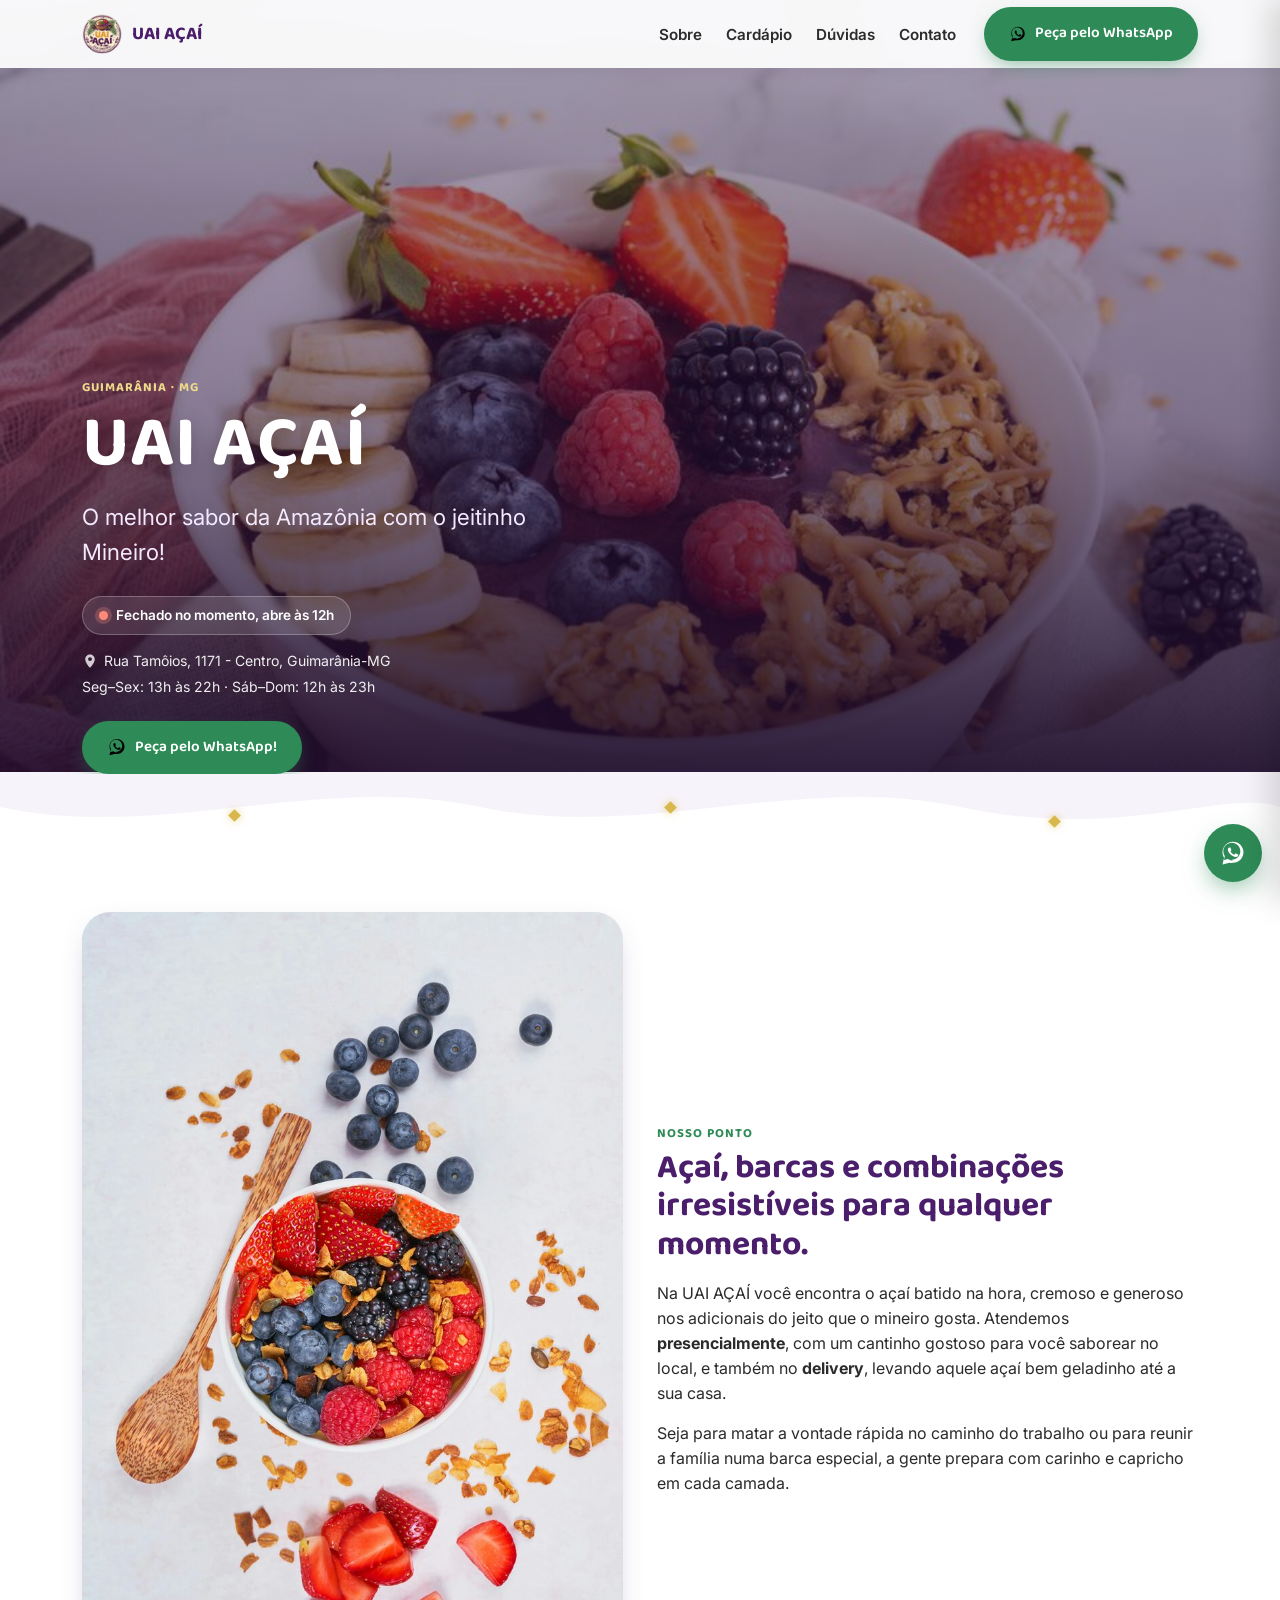
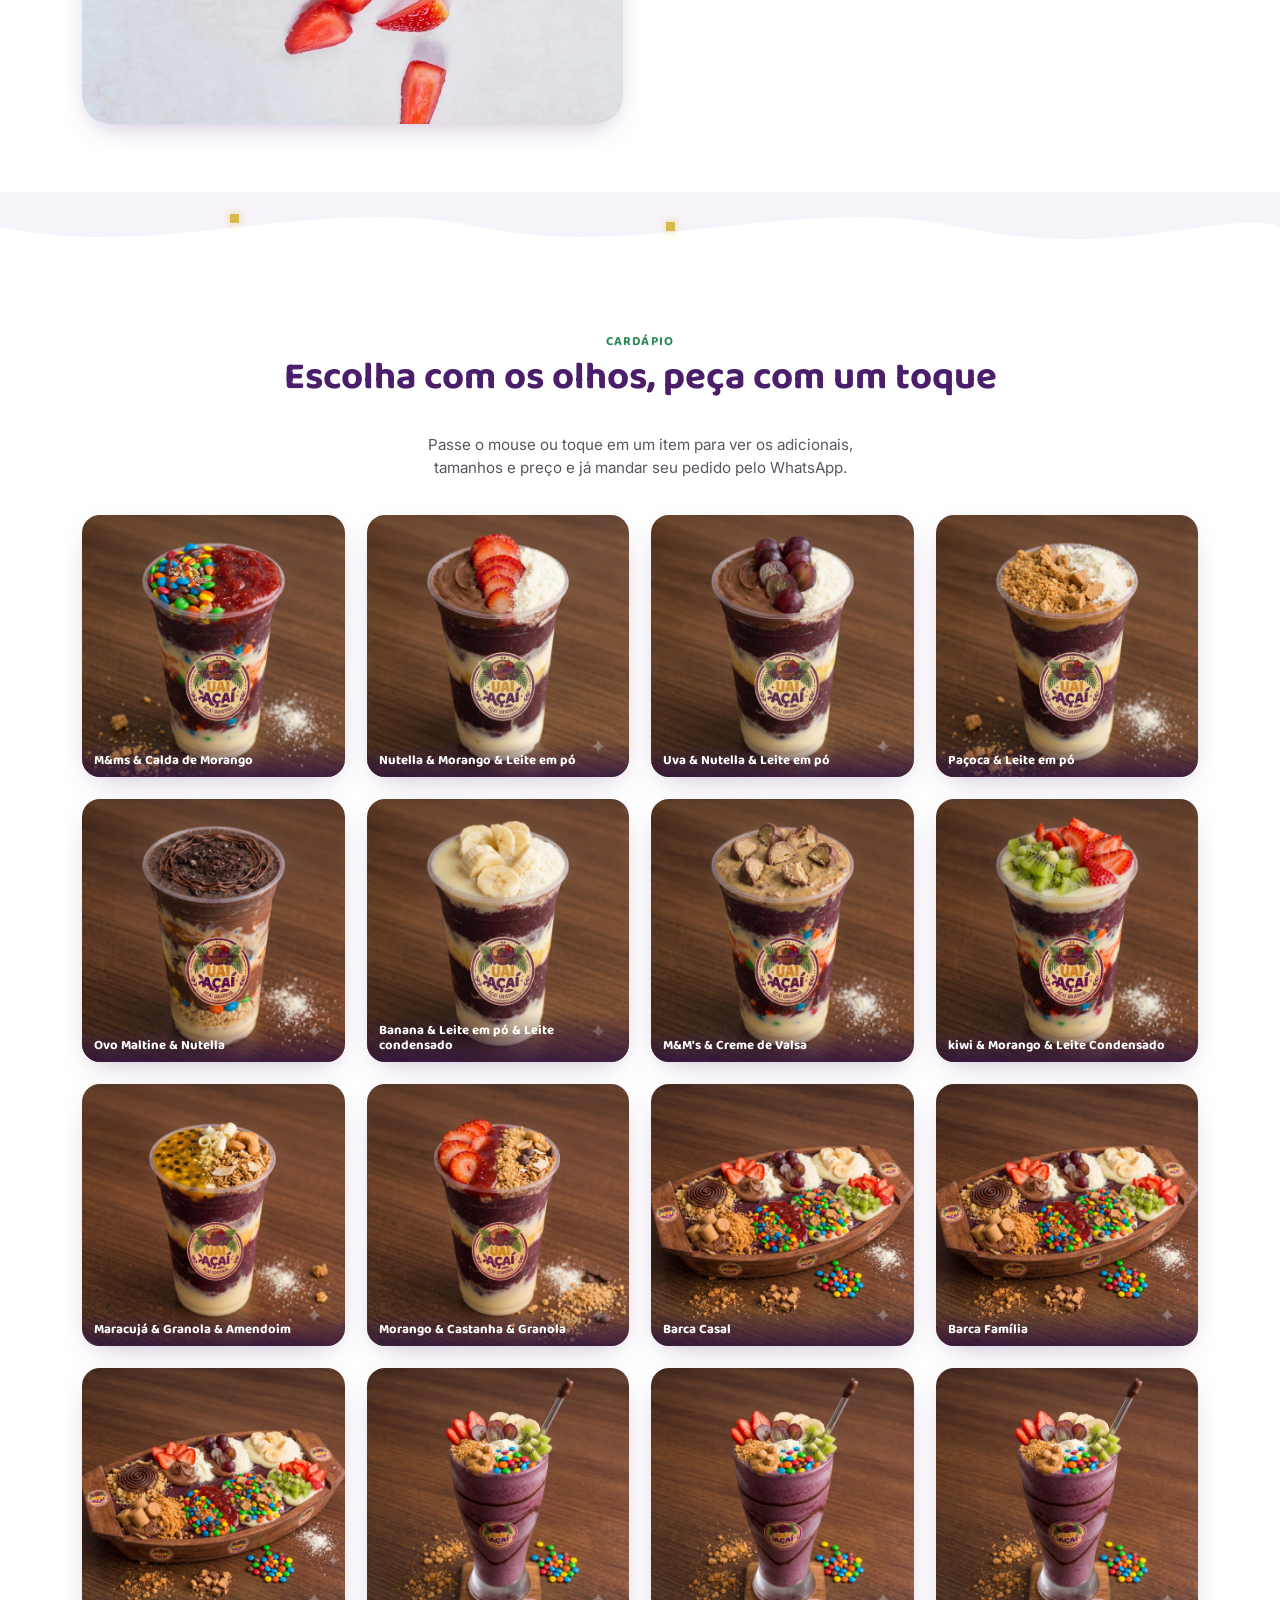
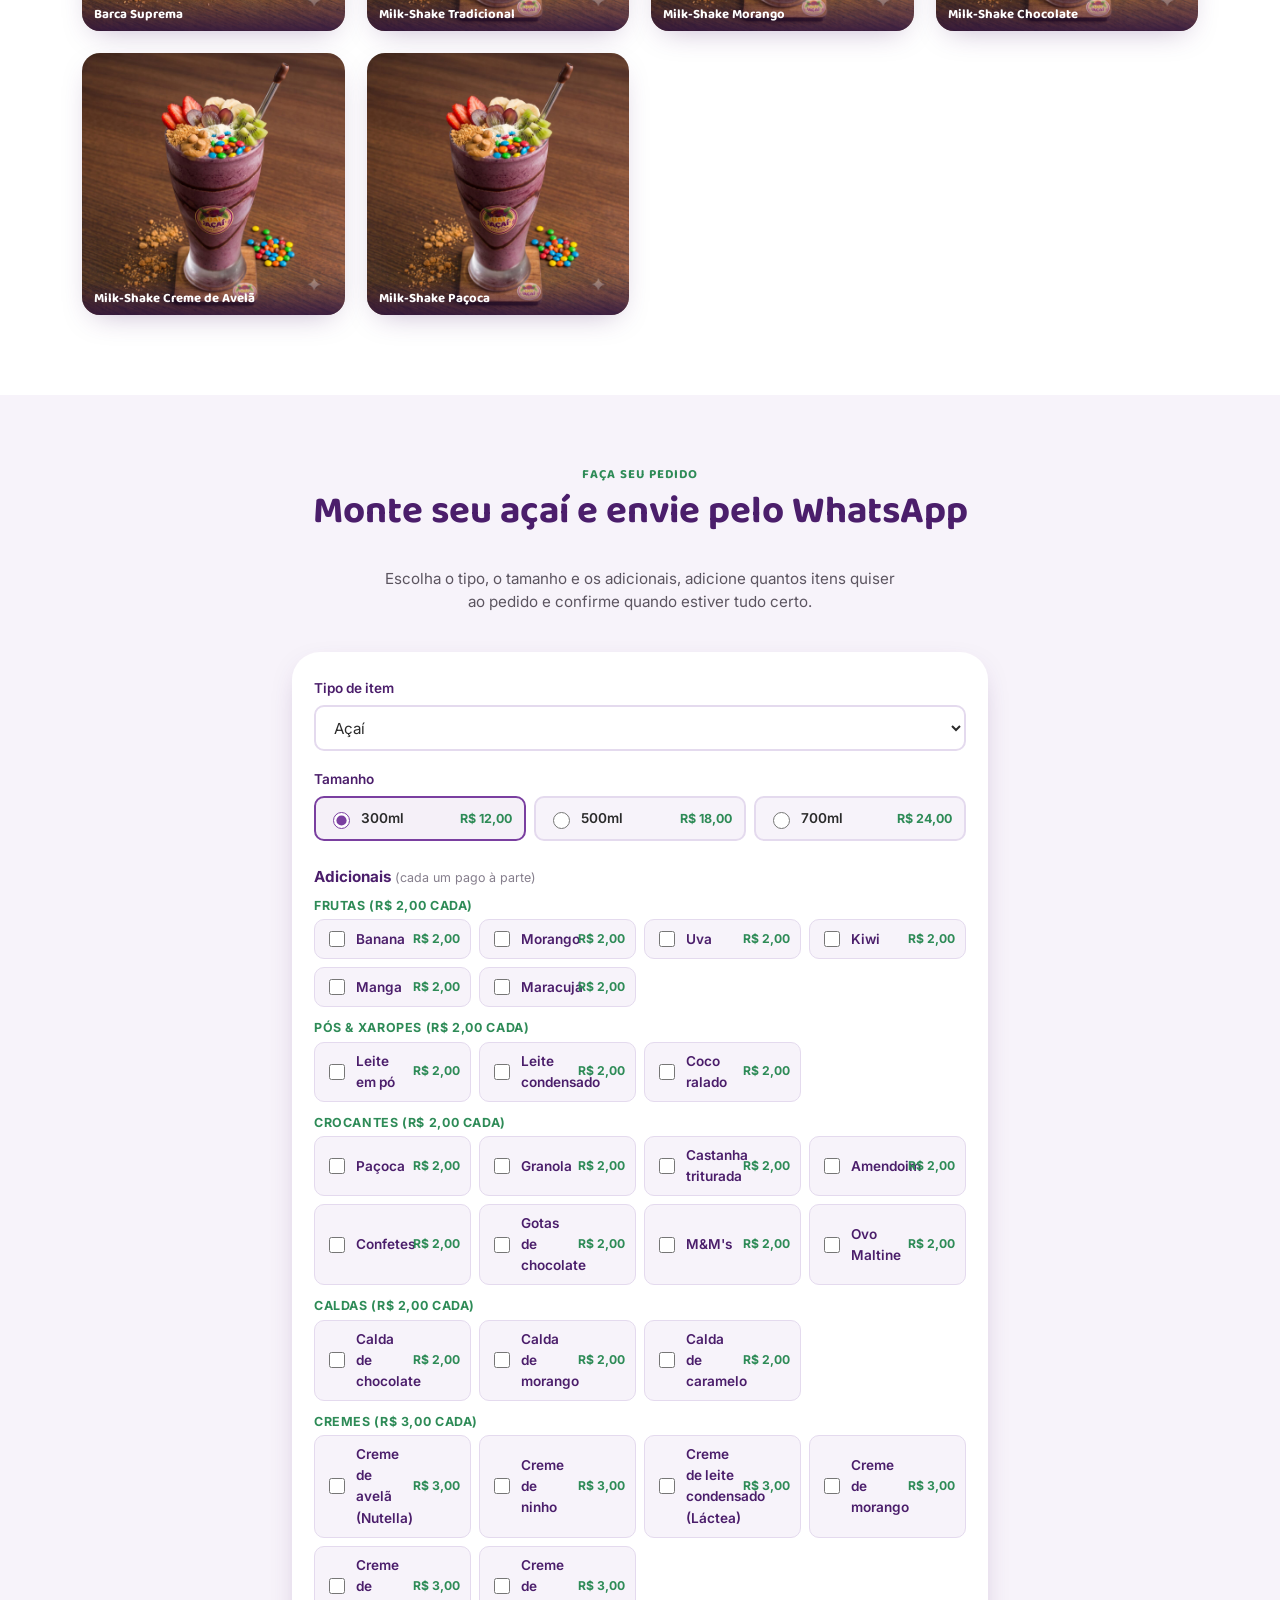
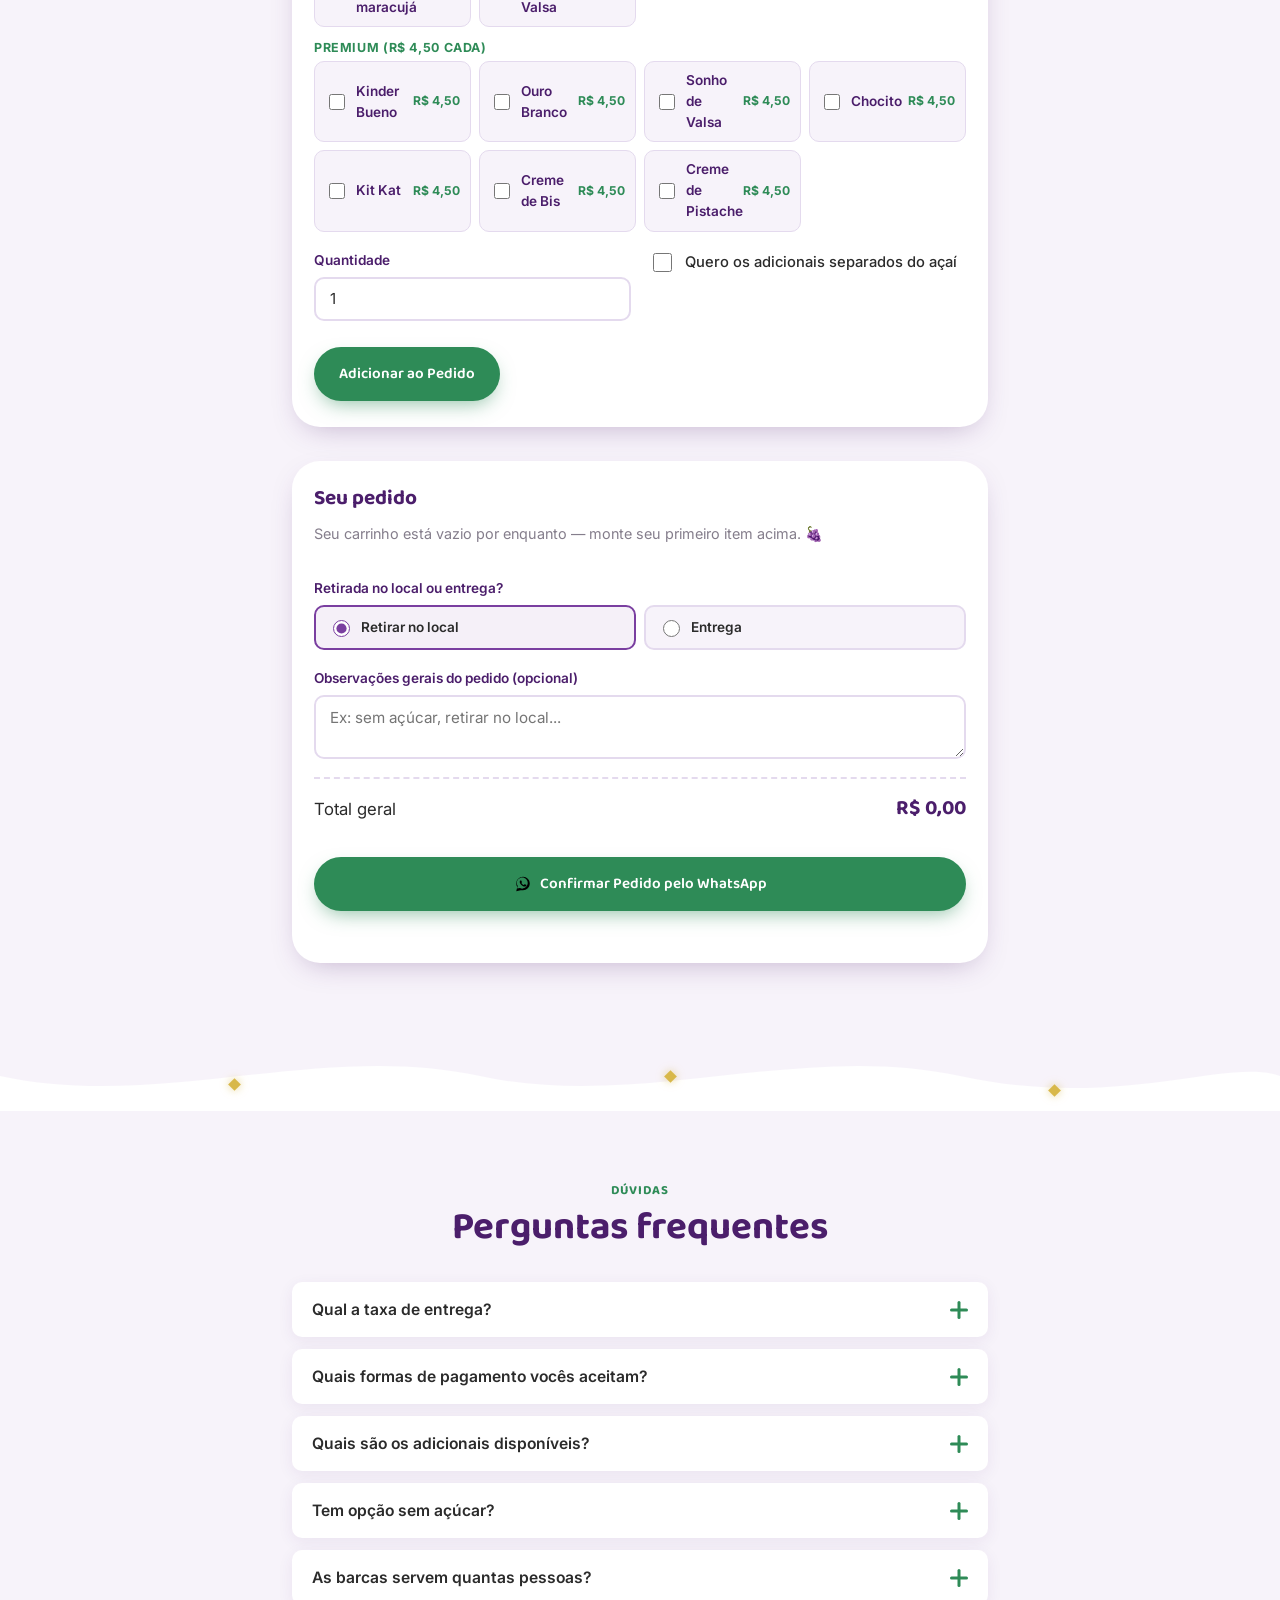
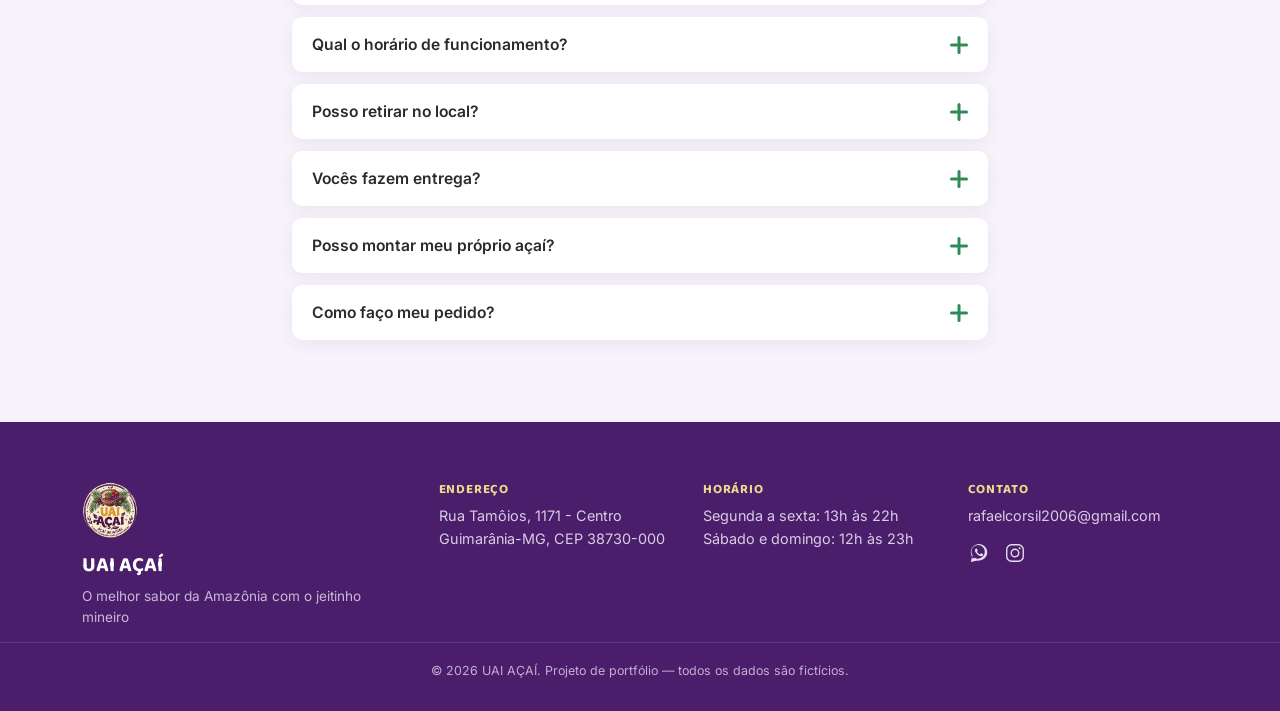
==== commit 01180b45: "Atualizando o JS" ====
--- a/index.html
+++ b/index.html
@@ -176,7 +176,7 @@
 
     <div class="galeria__grid">
 
-      <article class="galeria-card reveal" data-sabor="Açaí Clássico">
+      <article class="galeria-card reveal" data-sabor="M&M's e Calda de Morango">
         <img class="galeria-card__img" src="assets/img/copo-300ml-classico.jpg" alt="Copo de açaí sabor Clássico" loading="lazy" width="500" height="500"
              onerror="this.closest('.galeria-card').classList.add('img-fallback'); this.alt='Açaí Clássico (imagem indisponível)';">
         <span class="galeria-card__hint" aria-hidden="true">+</span>
@@ -190,14 +190,14 @@
             </div>
             <div class="galeria-card__preco-wrap">
               <span class="galeria-card__preco">R$ 18,00</span>
-              <button type="button" class="btn btn--sm btn--cta galeria-card__btn-pedir" data-produto="Açaí Clássico">Pedir</button>
+              <button type="button" class="btn btn--sm btn--cta galeria-card__btn-pedir" data-produto="M&M's e Calda de Morango">Pedir</button>
             </div>
           </div>
         </div>
         <h3 class="galeria-card__titulo">M&ms &amp; Calda de Morango</h3>
       </article>
 
-      <article class="galeria-card reveal" data-sabor="Nutella e Morango">
+      <article class="galeria-card reveal" data-sabor="Nutella, Morango e Leite em pó">
         <img class="galeria-card__img" src="assets/img/copo-500ml-nutella-morango.jpg" alt="Copo de açaí sabor Nutella e Morango" loading="lazy" width="500" height="500"
              onerror="this.closest('.galeria-card').classList.add('img-fallback'); this.alt='Nutella e Morango (imagem indisponível)';">
         <span class="galeria-card__hint" aria-hidden="true">+</span>
@@ -211,14 +211,14 @@
             </div>
             <div class="galeria-card__preco-wrap">
               <span class="galeria-card__preco">R$ 18,00</span>
-              <button type="button" class="btn btn--sm btn--cta galeria-card__btn-pedir" data-produto="Nutella e Morango">Pedir</button>
+              <button type="button" class="btn btn--sm btn--cta galeria-card__btn-pedir" data-produto="Nutella, Morango e Leite em pó">Pedir</button>
             </div>
           </div>
         </div>
         <h3 class="galeria-card__titulo">Nutella &amp; Morango &amp; Leite em pó</h3>
       </article>
 
-      <article class="galeria-card reveal" data-sabor="Uva">
+      <article class="galeria-card reveal" data-sabor="Uva, Nutella e Leite em pó">
         <img class="galeria-card__img" src="assets/img/copo-500ml-uva.jpg" alt="Copo de açaí sabor Uva" loading="lazy" width="500" height="500"
              onerror="this.closest('.galeria-card').classList.add('img-fallback'); this.alt='Uva (imagem indisponível)';">
         <span class="galeria-card__hint" aria-hidden="true">+</span>
@@ -232,14 +232,14 @@
             </div>
             <div class="galeria-card__preco-wrap">
               <span class="galeria-card__preco">R$ 18,00</span>
-              <button type="button" class="btn btn--sm btn--cta galeria-card__btn-pedir" data-produto="Uva">Pedir</button>
+              <button type="button" class="btn btn--sm btn--cta galeria-card__btn-pedir" data-produto="Uva, Nutella e Leite em pó">Pedir</button>
             </div>
           </div>
         </div>
         <h3 class="galeria-card__titulo">Uva &amp; Nutella &amp; Leite em pó</h3>
       </article>
 
-      <article class="galeria-card reveal" data-sabor="Paçoca">
+      <article class="galeria-card reveal" data-sabor="Paçoca e Leite em pó">
         <img class="galeria-card__img" src="assets/img/copo-500ml-pacoca.jpg" alt="Copo de açaí sabor Paçoca" loading="lazy" width="500" height="500"
              onerror="this.closest('.galeria-card').classList.add('img-fallback'); this.alt='Paçoca (imagem indisponível)';">
         <span class="galeria-card__hint" aria-hidden="true">+</span>
@@ -253,14 +253,14 @@
             </div>
             <div class="galeria-card__preco-wrap">
               <span class="galeria-card__preco">R$ 18,00</span>
-              <button type="button" class="btn btn--sm btn--cta galeria-card__btn-pedir" data-produto="Pacoca">Pedir</button>
+              <button type="button" class="btn btn--sm btn--cta galeria-card__btn-pedir" data-produto="Paçoca e Leite em pó">Pedir</button>
             </div>
           </div>
         </div>
         <h3 class="galeria-card__titulo">Paçoca &amp; Leite em pó</h3>
       </article>
 
-      <article class="galeria-card reveal" data-sabor="Kiwi e Morango">
+      <article class="galeria-card reveal" data-sabor="Ovo Maltine e Nutella">
         <img class="galeria-card__img" src="assets/img/copo-500ml-kiwi-morango.jpg" alt="Copo de açaí sabor Kiwi e Morango" loading="lazy" width="500" height="500"
              onerror="this.closest('.galeria-card').classList.add('img-fallback'); this.alt='Kiwi e Morango (imagem indisponível)';">
         <span class="galeria-card__hint" aria-hidden="true">+</span>
@@ -274,14 +274,14 @@
             </div>
             <div class="galeria-card__preco-wrap">
               <span class="galeria-card__preco">R$ 18,00</span>
-              <button type="button" class="btn btn--sm btn--cta galeria-card__btn-pedir" data-produto="Kiwi e Morango">Pedir</button>
+              <button type="button" class="btn btn--sm btn--cta galeria-card__btn-pedir" data-produto="Ovo Maltine e Nutella">Pedir</button>
             </div>
           </div>
         </div>
         <h3 class="galeria-card__titulo">Ovo Maltine &amp; Nutella</h3>
       </article>
 
-      <article class="galeria-card reveal" data-sabor="Banana">
+      <article class="galeria-card reveal" data-sabor="Banana, Leite em pó e Leite condensado">
         <img class="galeria-card__img" src="assets/img/copo-700ml-banana.jpg" alt="Copo de açaí sabor Banana" loading="lazy" width="500" height="500"
              onerror="this.closest('.galeria-card').classList.add('img-fallback'); this.alt='Banana (imagem indisponível)';">
         <span class="galeria-card__hint" aria-hidden="true">+</span>
@@ -295,14 +295,14 @@
             </div>
             <div class="galeria-card__preco-wrap">
               <span class="galeria-card__preco">R$ 18,00</span>
-              <button type="button" class="btn btn--sm btn--cta galeria-card__btn-pedir" data-produto="Banana">Pedir</button>
+              <button type="button" class="btn btn--sm btn--cta galeria-card__btn-pedir" data-produto="Banana, Leite em pó e Leite condensado">Pedir</button>
             </div>
           </div>
         </div>
         <h3 class="galeria-card__titulo">Banana &amp; Leite em pó &amp; Leite condensado</h3>
       </article>
 
-      <article class="galeria-card reveal" data-sabor="M&M's e Morango">
+      <article class="galeria-card reveal" data-sabor="M&M's e Creme de Valsa">
         <img class="galeria-card__img" src="assets/img/copo-700ml-mms-morango.jpg" alt="Copo de açaí sabor M&amp;M's e Morango" loading="lazy" width="500" height="500"
              onerror="this.closest('.galeria-card').classList.add('img-fallback'); this.alt='M&amp;Ms e Morango (imagem indisponível)';">
         <span class="galeria-card__hint" aria-hidden="true">+</span>
@@ -316,14 +316,14 @@
             </div>
             <div class="galeria-card__preco-wrap">
               <span class="galeria-card__preco">R$ 18,00</span>
-              <button type="button" class="btn btn--sm btn--cta galeria-card__btn-pedir" data-produto="M&Ms e Morango">Pedir</button>
+              <button type="button" class="btn btn--sm btn--cta galeria-card__btn-pedir" data-produto="M&amp;M's e Creme de Valsa">Pedir</button>
             </div>
           </div>
         </div>
         <h3 class="galeria-card__titulo">M&amp;M's &amp; Creme de Valsa</h3>
       </article>
 
-      <article class="galeria-card reveal" data-sabor="Sonho de Valsa">
+      <article class="galeria-card reveal" data-sabor="Kiwi, Morango e Leite Condensado">
         <img class="galeria-card__img" src="assets/img/copo-700ml-sonho-valsa.jpg" alt="Copo de açaí sabor Sonho de Valsa" loading="lazy" width="500" height="500"
              onerror="this.closest('.galeria-card').classList.add('img-fallback'); this.alt='Sonho de Valsa (imagem indisponível)';">
         <span class="galeria-card__hint" aria-hidden="true">+</span>
@@ -337,14 +337,14 @@
             </div>
             <div class="galeria-card__preco-wrap">
               <span class="galeria-card__preco">R$ 18,00</span>
-              <button type="button" class="btn btn--sm btn--cta galeria-card__btn-pedir" data-produto="Sonho de Valsa">Pedir</button>
+              <button type="button" class="btn btn--sm btn--cta galeria-card__btn-pedir" data-produto="Kiwi, Morango e Leite Condensado">Pedir</button>
             </div>
           </div>
         </div>
         <h3 class="galeria-card__titulo">kiwi &amp; Morango &amp; Leite Condensado</h3>
       </article>
 
-      <article class="galeria-card reveal" data-sabor="Morango, Granola e Amendoim">
+      <article class="galeria-card reveal" data-sabor="Maracujá, Granola e Amendoim">
         <img class="galeria-card__img" src="assets/img/copo-morango-granola-amendoim.jpg" alt="Copo de açaí sabor Morango, Granola e Amendoim" loading="lazy" width="500" height="500"
              onerror="this.closest('.galeria-card').classList.add('img-fallback'); this.alt='Morango, Granola e Amendoim (imagem indisponível)';">
         <span class="galeria-card__hint" aria-hidden="true">+</span>
@@ -358,14 +358,14 @@
             </div>
             <div class="galeria-card__preco-wrap">
               <span class="galeria-card__preco">R$ 18,00</span>
-              <button type="button" class="btn btn--sm btn--cta galeria-card__btn-pedir" data-produto="Morango, Granola e Amendoim">Pedir</button>
+              <button type="button" class="btn btn--sm btn--cta galeria-card__btn-pedir" data-produto="Maracujá, Granola e Amendoim">Pedir</button>
             </div>
           </div>
         </div>
         <h3 class="galeria-card__titulo">Maracujá &amp; Granola &amp; Amendoim</h3>
       </article>
 
-      <article class="galeria-card reveal" data-sabor="Maracujá e Castanha">
+      <article class="galeria-card reveal" data-sabor="Morango com Calda, Castanha e Granola">
         <img class="galeria-card__img" src="assets/img/copo-maracuja-castanha.jpg" alt="Copo de açaí sabor Maracujá e Castanha" loading="lazy" width="500" height="500"
              onerror="this.closest('.galeria-card').classList.add('img-fallback'); this.alt='Maracujá e Castanha (imagem indisponível)';">
         <span class="galeria-card__hint" aria-hidden="true">+</span>
@@ -379,7 +379,7 @@
             </div>
             <div class="galeria-card__preco-wrap">
               <span class="galeria-card__preco">R$ 18,00</span>
-              <button type="button" class="btn btn--sm btn--cta galeria-card__btn-pedir" data-produto="Maracuja e Castanha">Pedir</button>
+              <button type="button" class="btn btn--sm btn--cta galeria-card__btn-pedir" data-produto="Morango com Calda, Castanha e Granola">Pedir</button>
             </div>
           </div> 
         </div>
@@ -560,7 +560,7 @@
   </div>
 </section>
 
-<!-- ===== 4. FAÇA SEU PEDIDO ===== -->
+<!--4. FAÇA SEU PEDIDO -->
 <section class="pedido" id="pedido">
   <div class="container container--narrow">
     <p class="eyebrow eyebrow--center">Faça seu pedido</p>
@@ -623,6 +623,26 @@
       <div class="carrinho__lista" id="carrinhoLista" aria-live="polite"></div>
 
       <div class="campo campo--full">
+        <label id="labelEntrega">Retirada no local ou entrega?</label>
+        <div class="opcoes-tile opcoes-tile--entrega" id="listaEntrega" role="radiogroup" aria-labelledby="labelEntrega">
+          <label class="opcao-tile" for="entrega-retirada">
+            <input type="radio" id="entrega-retirada" name="tipoEntrega" value="retirada" checked>
+            <span class="opcao-tile__nome">Retirar no local</span>
+          </label>
+          <label class="opcao-tile" for="entrega-delivery">
+            <input type="radio" id="entrega-delivery" name="tipoEntrega" value="entrega">
+            <span class="opcao-tile__nome">Entrega</span>
+          </label>
+        </div>
+      </div>
+
+      <div class="campo campo--full" id="campoEnderecoWrap" hidden>
+        <label for="campoEndereco">Endereço para entrega</label>
+        <textarea id="campoEndereco" name="endereco" rows="2" placeholder="Rua, número, bairro, ponto de referência..."></textarea>
+        <p class="campo-ajuda">O valor da entrega será calculado e informado pelo WhatsApp.</p>
+      </div>
+
+      <div class="campo campo--full">
         <label for="campoObservacoes">Observações gerais do pedido (opcional)</label>
         <textarea id="campoObservacoes" name="observacoes" rows="2" placeholder="Ex: sem açúcar, retirar no local..."></textarea>
       </div>
@@ -650,7 +670,7 @@
   <span class="gem gem--3"></span>
 </div>
 
-<!-- ===== 5. FAQ ===== -->
+<!--5. FAQ-->
 <section class="faq" id="faq">
   <div class="container container--narrow">
     <p class="eyebrow eyebrow--center">Dúvidas</p>
--- a/css/style.css
+++ b/css/style.css
@@ -29,6 +29,11 @@
 *, *::before, *::after { box-sizing: border-box; }
 html, body { overflow-x: hidden; max-width: 100%; }
 html { scroll-behavior: smooth; scroll-padding-top: 84px; }
+
+/* Garante que [hidden] realmente esconda o elemento, mesmo quando outra
+   regra de mesma especificidade (ex: .campo{display:flex}) tentaria
+   sobrepor o padrão do navegador. */
+[hidden] { display: none !important; }
 body {
   margin: 0;
   font-family: var(--font-body);
@@ -488,6 +493,7 @@
 
 /*Caixas de seleção (tamanho / sabor do milk-shake)*/
 .opcoes-tile { display: grid; grid-template-columns: repeat(2, minmax(0, 1fr)); gap: 8px; }
+.opcoes-tile.opcoes-tile--entrega { grid-template-columns: repeat(2, minmax(0, 1fr)); }
 .opcao-tile {
   display: flex; align-items: center; justify-content: space-between; gap: 8px; min-width: 0;
   background: var(--off-white); border: 2px solid #E4DAEE; border-radius: var(--radius-sm);
@@ -497,6 +503,7 @@
 .opcao-tile input[type="radio"] { accent-color: var(--roxo-claro); width: 17px; height: 17px; flex-shrink: 0; }
 .opcao-tile__nome { flex: 1; min-width: 0; font-weight: 600; color: var(--texto); }
 .opcao-tile__preco { color: var(--verde); font-weight: 700; white-space: nowrap; font-size: .78rem; }
+.campo-ajuda { margin: 6px 0 0; font-size: .78rem; color: #857e8c; }
 
 .aviso-adicionais {
   margin: 12px 0 0; padding: 10px 14px; border-radius: var(--radius-sm);
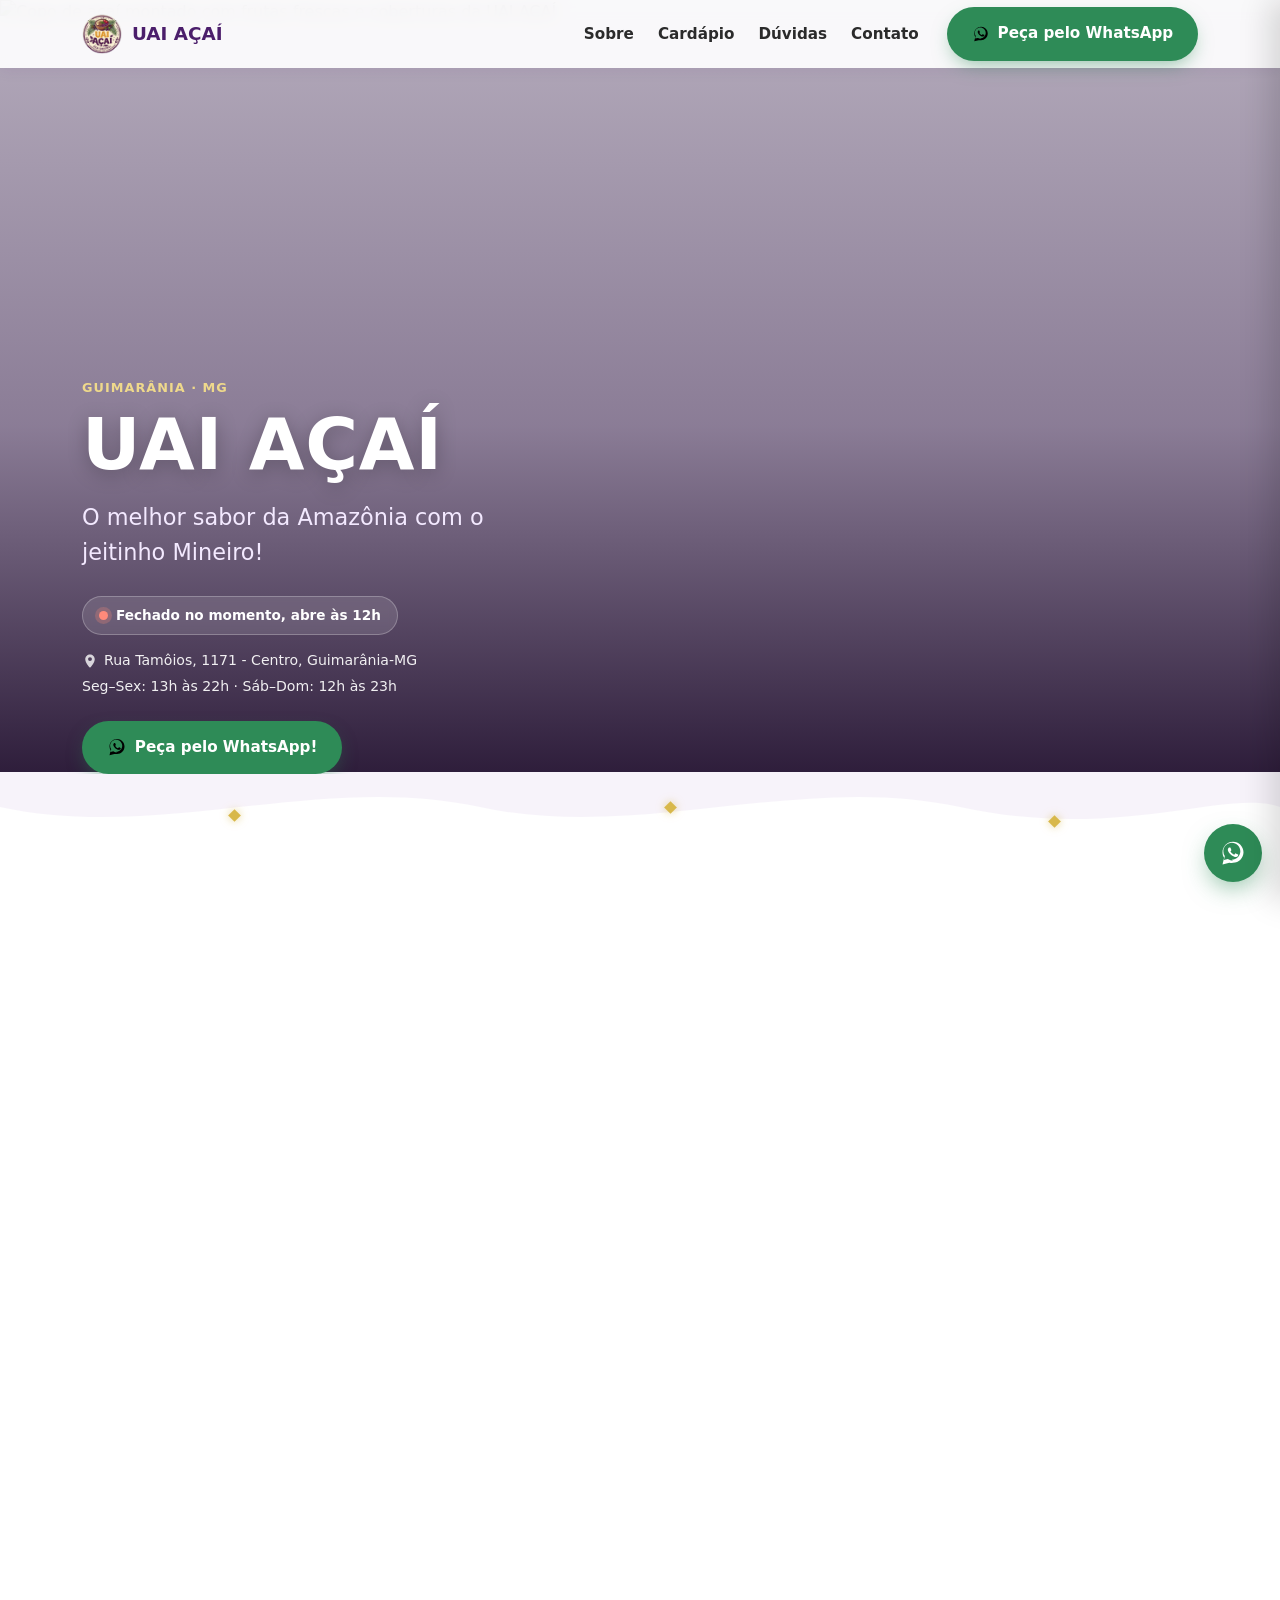
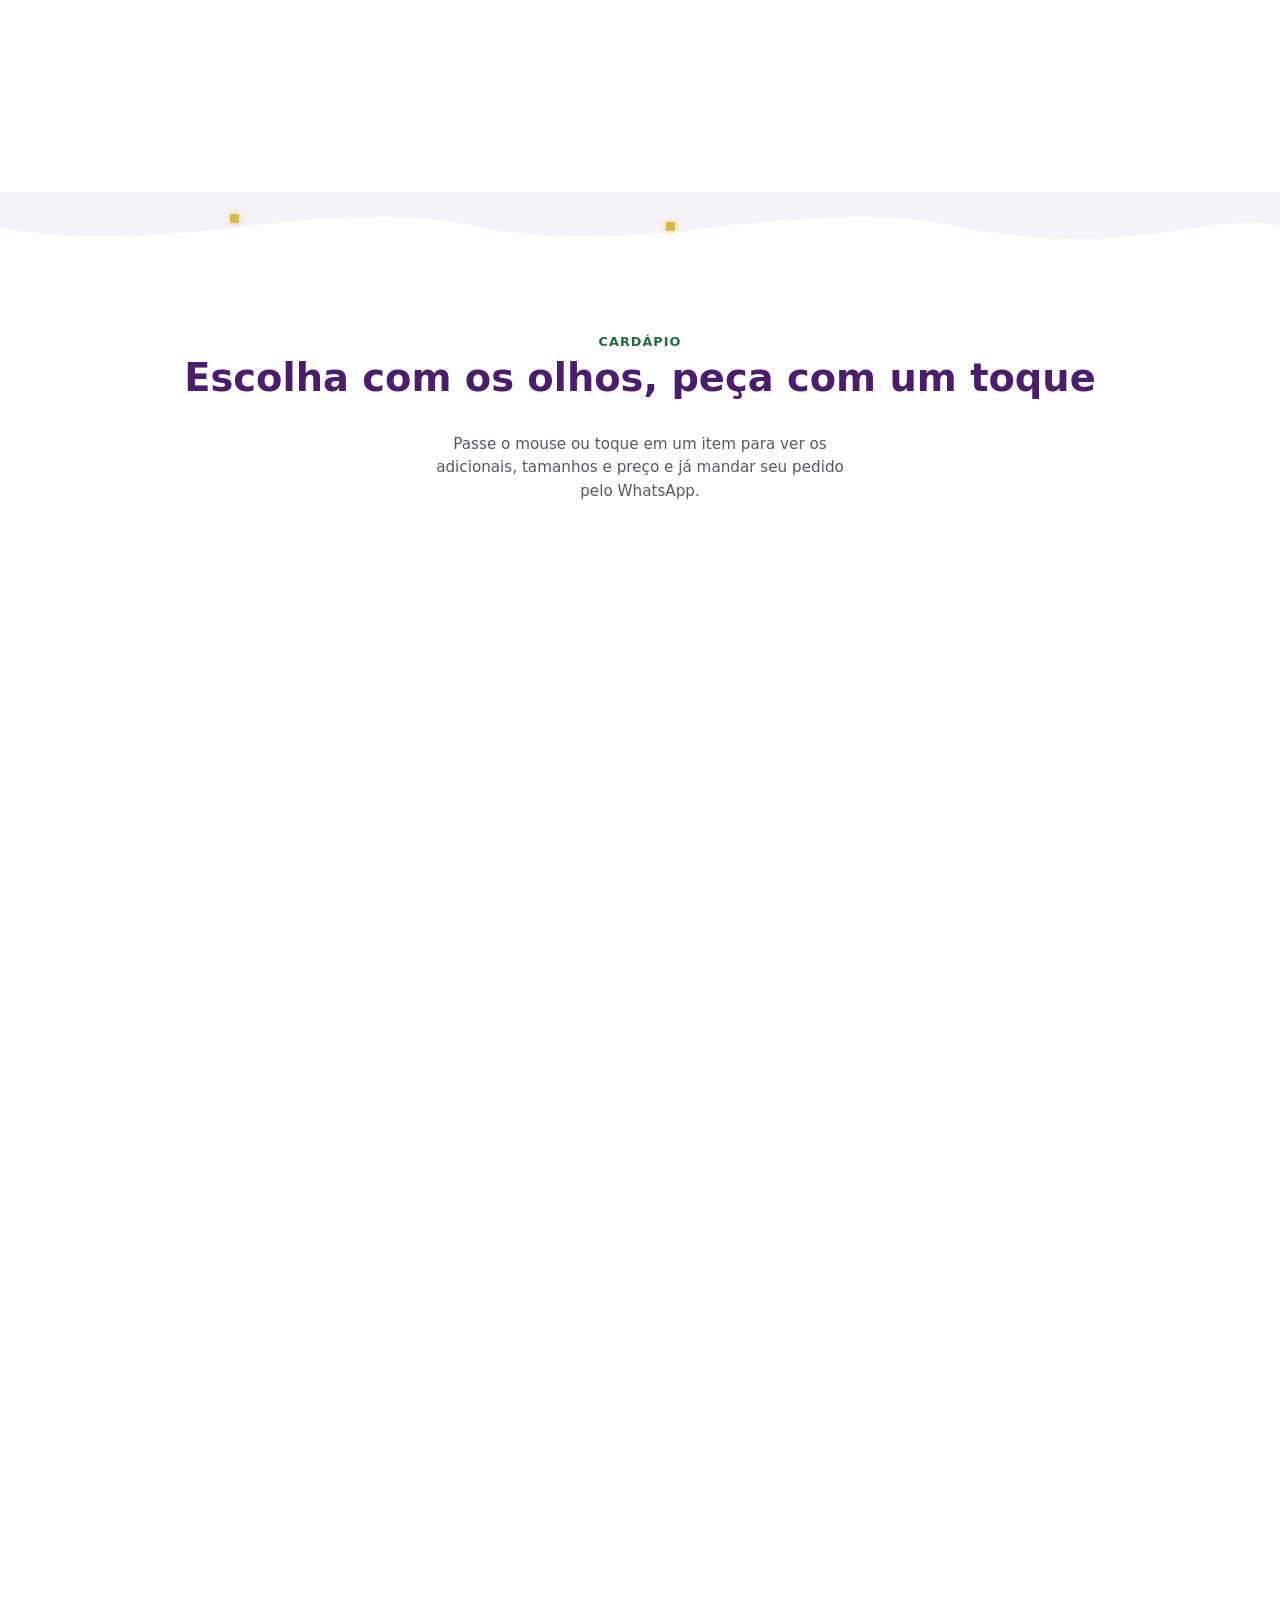
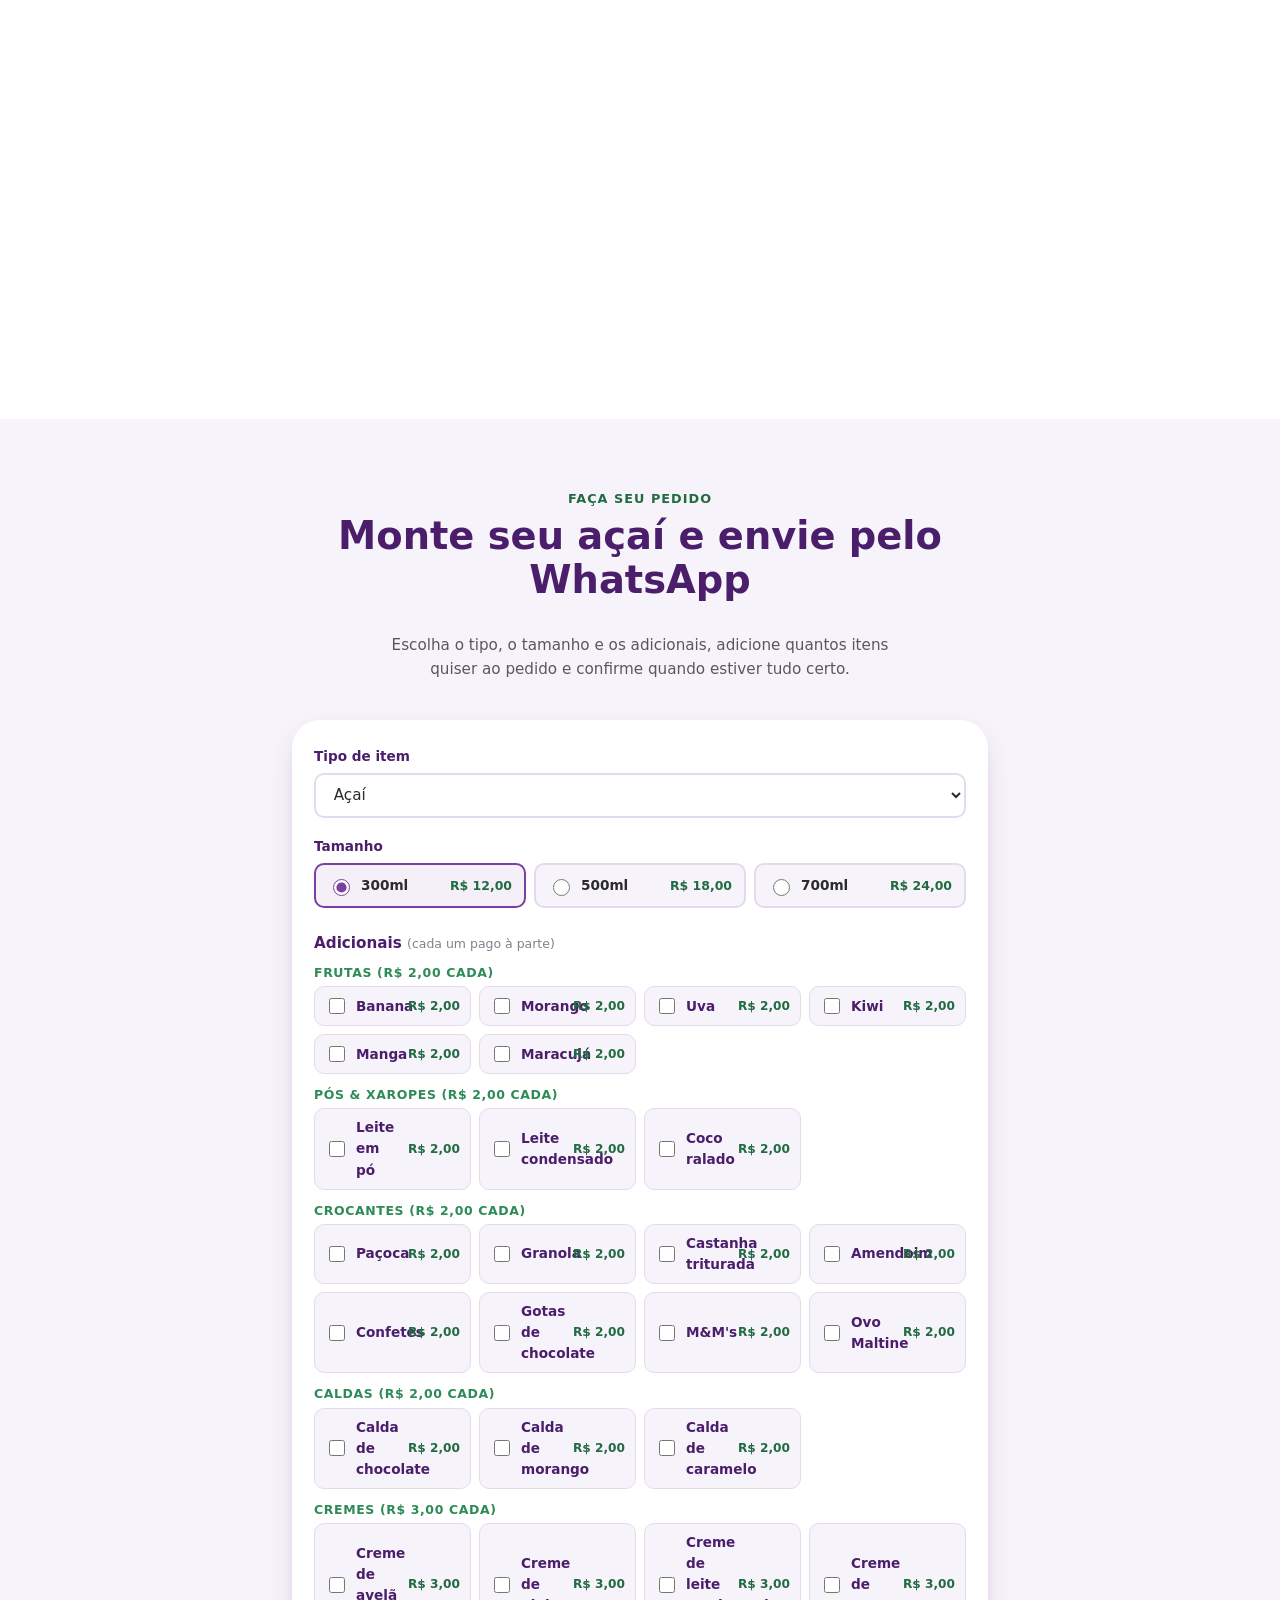
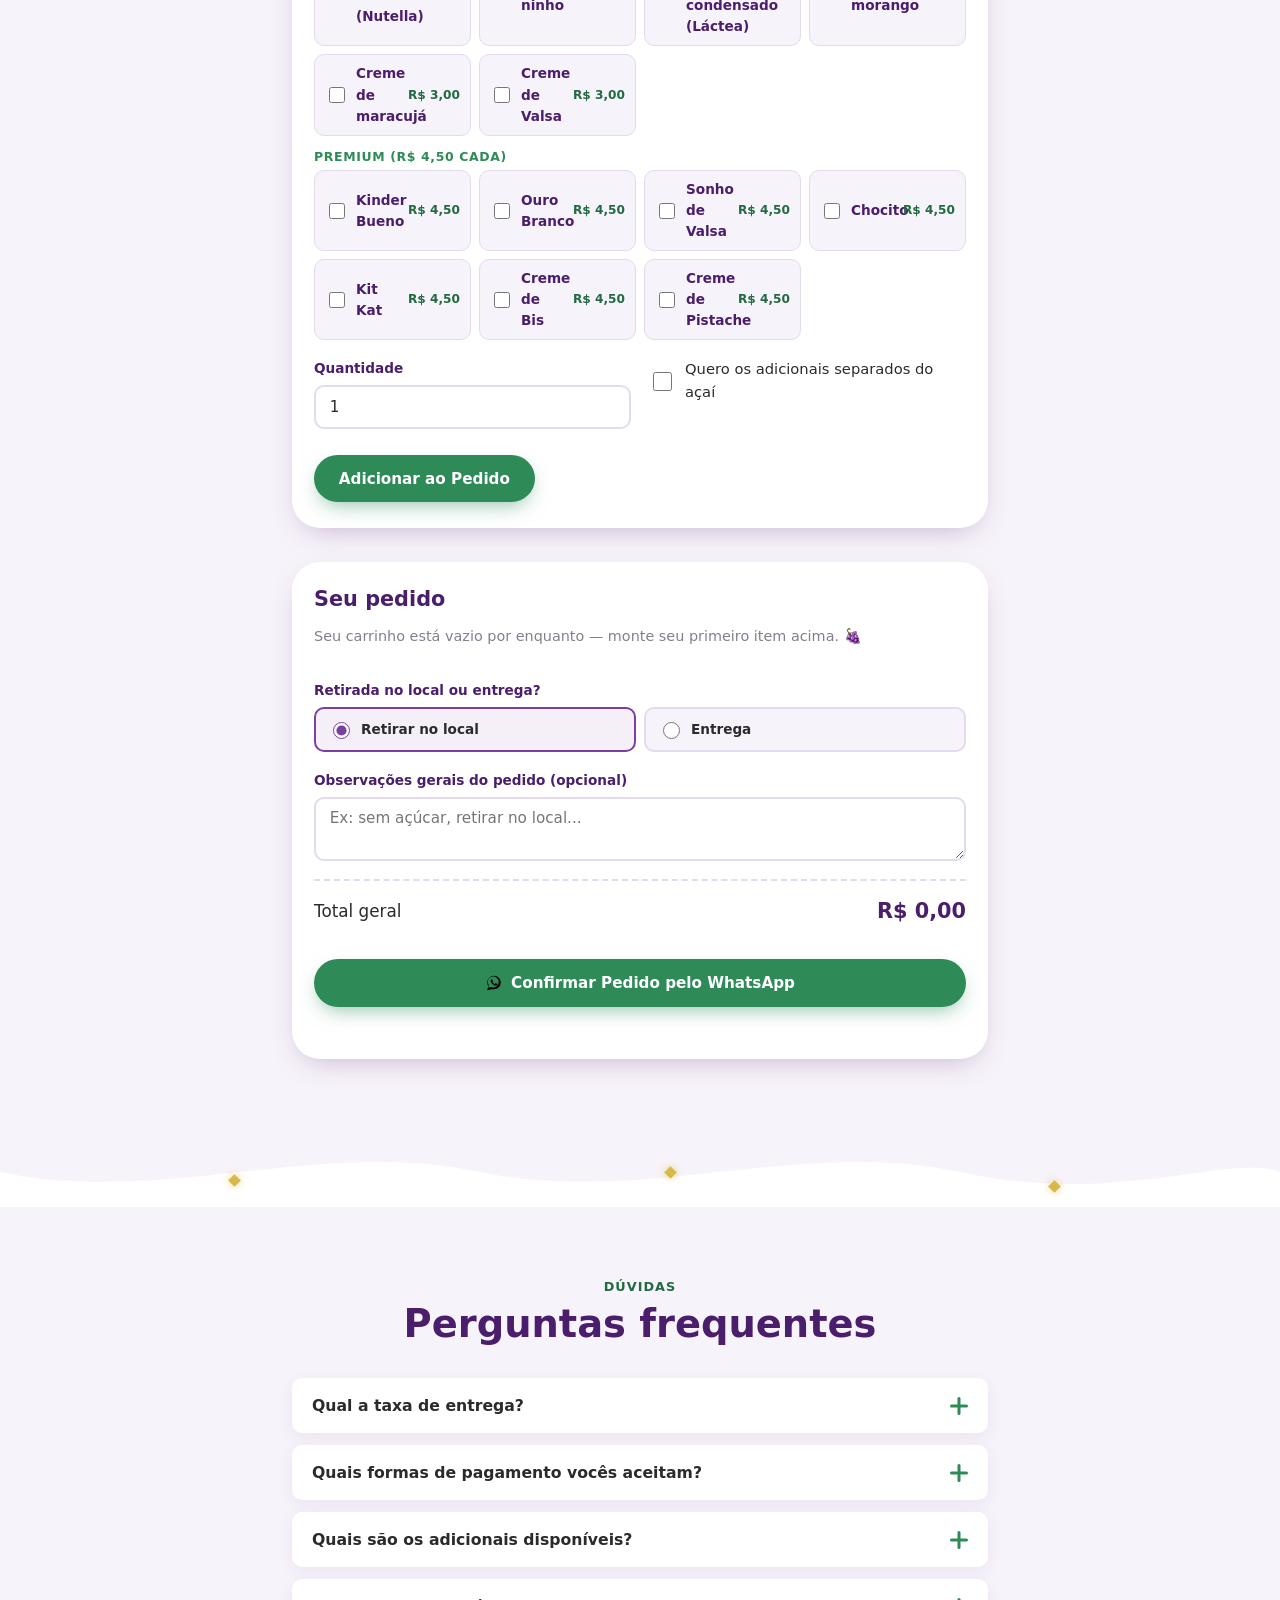
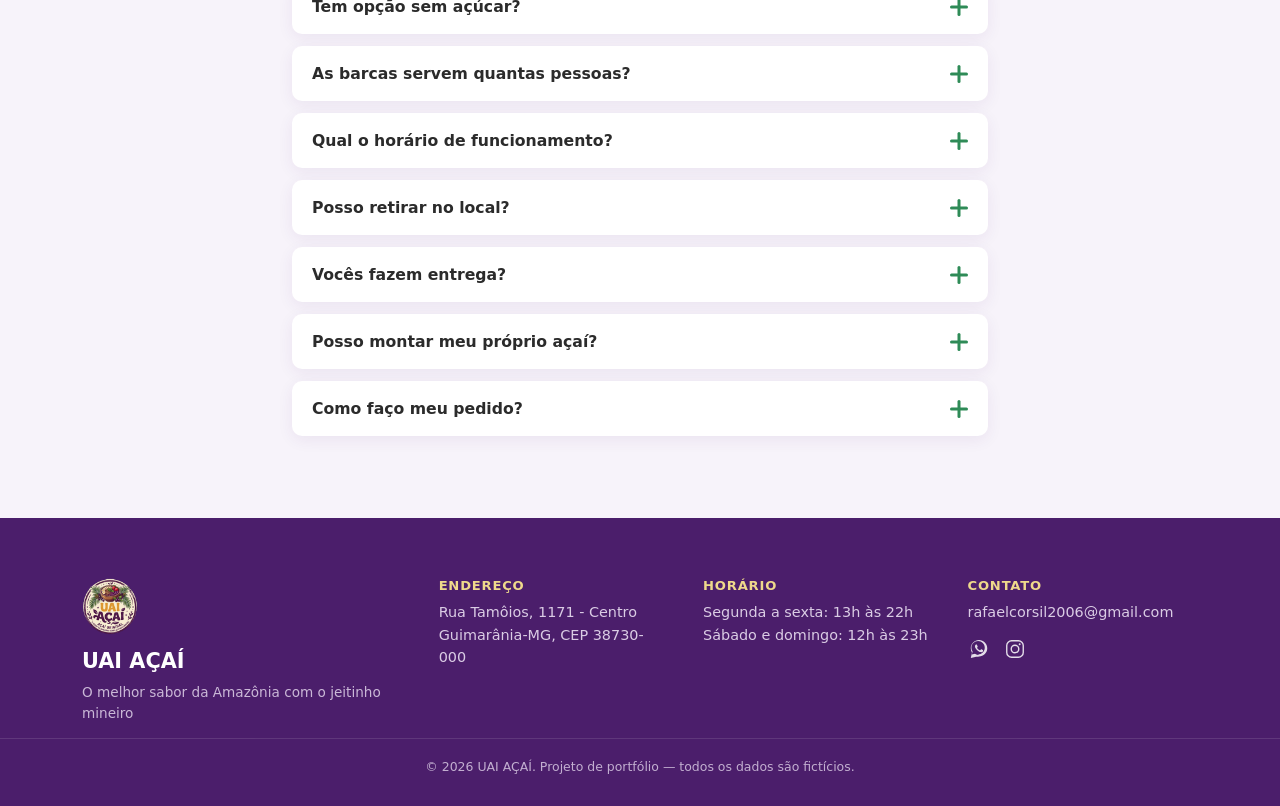
==== commit 86cf4969: "New att" ====
--- a/index.html
+++ b/index.html
@@ -3,6 +3,7 @@
 <head>
 <meta charset="UTF-8">
 <meta name="viewport" content="width=device-width, initial-scale=1.0">
+<meta http-equiv="Content-Security-Policy" content="default-src 'self'; script-src 'self'; style-src 'self' https://fonts.googleapis.com; font-src https://fonts.gstatic.com; img-src 'self'; connect-src 'self'; object-src 'none'; base-uri 'self'; form-action 'self';">
 <title>UAI AÇAÍ — O melhor sabor da Amazônia com o jeitinho mineiro | Guimarânia-MG</title>
 <meta name="description" content="Açaí artesanal em Guimarânia-MG. Copos, barcas especiais e milk-shakes com dezenas de adicionais. Peça pelo WhatsApp, presencial ou delivery.">
 
@@ -105,9 +106,11 @@
 <!-- ===== 1. HERO ===== -->
 <section class="hero">
   <div class="hero__media">
-    <img src="assets/img/hero-acai.jpg" alt="Copo de açaí montado com frutas frescas e coberturas da UAI AÇAÍ"
-         class="hero__img" width="1200" height="1200"
-         onerror="this.closest('.hero__media').classList.add('img-fallback'); this.alt='Foto do açaí UAI AÇAÍ (imagem indisponível)';">
+    <picture>
+      <source type="image/webp" srcset="assets/img/hero-acai.webp">
+      <img src="assets/img/hero-acai.jpg" alt="Copo de açaí montado com frutas frescas e coberturas da UAI AÇAÍ"
+           class="hero__img" width="1200" height="1200" fetchpriority="high" id="imgHero">
+    </picture>
   </div>
   <div class="hero__scrim"></div>
 
@@ -147,8 +150,7 @@
   <div class="container sobre__grid">
     <div class="sobre__img-wrap reveal">
       <img src="assets/img/local-loja.jpg" alt="Fachada e ambiente interno da loja UAI AÇAÍ em Guimarânia-MG"
-           class="sobre__img" loading="lazy" width="900" height="700"
-           onerror="this.parentElement.classList.add('img-fallback'); this.alt='Foto da loja UAI AÇAÍ (imagem indisponível)';">
+           class="sobre__img" loading="lazy" width="900" height="700" id="imgSobre">
     </div>
     <div class="sobre__text reveal">
       <p class="eyebrow">Nosso ponto</p>
@@ -174,389 +176,7 @@
     <h2 class="section-title section-title--center">Escolha com os olhos, peça com um toque</h2>
     <p class="galeria__intro">Passe o mouse ou toque em um item para ver os adicionais, tamanhos e preço e já mandar seu pedido pelo WhatsApp.</p>
 
-    <div class="galeria__grid">
-
-      <article class="galeria-card reveal" data-sabor="M&M's e Calda de Morango">
-        <img class="galeria-card__img" src="assets/img/copo-300ml-classico.jpg" alt="Copo de açaí sabor Clássico" loading="lazy" width="500" height="500"
-             onerror="this.closest('.galeria-card').classList.add('img-fallback'); this.alt='Açaí Clássico (imagem indisponível)';">
-        <span class="galeria-card__hint" aria-hidden="true">+</span>
-        <div class="galeria-card__overlay">
-          <div class="galeria-card__adicionais">
-            <span>Calda de Morango</span><span>M&Ms</span>
-          </div>
-          <div class="galeria-card__footer">
-            <div class="galeria-card__tamanhos">
-              <span>300ml</span><span>500ml</span><span>700ml</span>
-            </div>
-            <div class="galeria-card__preco-wrap">
-              <span class="galeria-card__preco">R$ 18,00</span>
-              <button type="button" class="btn btn--sm btn--cta galeria-card__btn-pedir" data-produto="M&M's e Calda de Morango">Pedir</button>
-            </div>
-          </div>
-        </div>
-        <h3 class="galeria-card__titulo">M&ms &amp; Calda de Morango</h3>
-      </article>
-
-      <article class="galeria-card reveal" data-sabor="Nutella, Morango e Leite em pó">
-        <img class="galeria-card__img" src="assets/img/copo-500ml-nutella-morango.jpg" alt="Copo de açaí sabor Nutella e Morango" loading="lazy" width="500" height="500"
-             onerror="this.closest('.galeria-card').classList.add('img-fallback'); this.alt='Nutella e Morango (imagem indisponível)';">
-        <span class="galeria-card__hint" aria-hidden="true">+</span>
-        <div class="galeria-card__overlay">
-          <div class="galeria-card__adicionais">
-            <span>Nutella</span><span>Morango</span><span>Leite em pó</span>
-          </div>
-          <div class="galeria-card__footer">
-            <div class="galeria-card__tamanhos">
-              <span>300ml</span><span>500ml</span><span>700ml</span>
-            </div>
-            <div class="galeria-card__preco-wrap">
-              <span class="galeria-card__preco">R$ 18,00</span>
-              <button type="button" class="btn btn--sm btn--cta galeria-card__btn-pedir" data-produto="Nutella, Morango e Leite em pó">Pedir</button>
-            </div>
-          </div>
-        </div>
-        <h3 class="galeria-card__titulo">Nutella &amp; Morango &amp; Leite em pó</h3>
-      </article>
-
-      <article class="galeria-card reveal" data-sabor="Uva, Nutella e Leite em pó">
-        <img class="galeria-card__img" src="assets/img/copo-500ml-uva.jpg" alt="Copo de açaí sabor Uva" loading="lazy" width="500" height="500"
-             onerror="this.closest('.galeria-card').classList.add('img-fallback'); this.alt='Uva (imagem indisponível)';">
-        <span class="galeria-card__hint" aria-hidden="true">+</span>
-        <div class="galeria-card__overlay">
-          <div class="galeria-card__adicionais">
-            <span>Uva</span><span>Nutella</span><span>Leite em pó</span>
-          </div>
-          <div class="galeria-card__footer">
-            <div class="galeria-card__tamanhos">
-              <span>300ml</span><span>500ml</span><span>700ml</span>
-            </div>
-            <div class="galeria-card__preco-wrap">
-              <span class="galeria-card__preco">R$ 18,00</span>
-              <button type="button" class="btn btn--sm btn--cta galeria-card__btn-pedir" data-produto="Uva, Nutella e Leite em pó">Pedir</button>
-            </div>
-          </div>
-        </div>
-        <h3 class="galeria-card__titulo">Uva &amp; Nutella &amp; Leite em pó</h3>
-      </article>
-
-      <article class="galeria-card reveal" data-sabor="Paçoca e Leite em pó">
-        <img class="galeria-card__img" src="assets/img/copo-500ml-pacoca.jpg" alt="Copo de açaí sabor Paçoca" loading="lazy" width="500" height="500"
-             onerror="this.closest('.galeria-card').classList.add('img-fallback'); this.alt='Paçoca (imagem indisponível)';">
-        <span class="galeria-card__hint" aria-hidden="true">+</span>
-        <div class="galeria-card__overlay">
-          <div class="galeria-card__adicionais">
-            <span>Paçoca</span><span>Leite em pó</span>
-          </div>
-          <div class="galeria-card__footer">
-            <div class="galeria-card__tamanhos">
-              <span>300ml</span><span>500ml</span><span>700ml</span>
-            </div>
-            <div class="galeria-card__preco-wrap">
-              <span class="galeria-card__preco">R$ 18,00</span>
-              <button type="button" class="btn btn--sm btn--cta galeria-card__btn-pedir" data-produto="Paçoca e Leite em pó">Pedir</button>
-            </div>
-          </div>
-        </div>
-        <h3 class="galeria-card__titulo">Paçoca &amp; Leite em pó</h3>
-      </article>
-
-      <article class="galeria-card reveal" data-sabor="Ovo Maltine e Nutella">
-        <img class="galeria-card__img" src="assets/img/copo-500ml-kiwi-morango.jpg" alt="Copo de açaí sabor Kiwi e Morango" loading="lazy" width="500" height="500"
-             onerror="this.closest('.galeria-card').classList.add('img-fallback'); this.alt='Kiwi e Morango (imagem indisponível)';">
-        <span class="galeria-card__hint" aria-hidden="true">+</span>
-        <div class="galeria-card__overlay">
-          <div class="galeria-card__adicionais">
-            <span>Nutella</span><span>Ovo Maltine</span>
-          </div>
-          <div class="galeria-card__footer">
-            <div class="galeria-card__tamanhos">
-              <span>300ml</span><span>500ml</span><span>700ml</span>
-            </div>
-            <div class="galeria-card__preco-wrap">
-              <span class="galeria-card__preco">R$ 18,00</span>
-              <button type="button" class="btn btn--sm btn--cta galeria-card__btn-pedir" data-produto="Ovo Maltine e Nutella">Pedir</button>
-            </div>
-          </div>
-        </div>
-        <h3 class="galeria-card__titulo">Ovo Maltine &amp; Nutella</h3>
-      </article>
-
-      <article class="galeria-card reveal" data-sabor="Banana, Leite em pó e Leite condensado">
-        <img class="galeria-card__img" src="assets/img/copo-700ml-banana.jpg" alt="Copo de açaí sabor Banana" loading="lazy" width="500" height="500"
-             onerror="this.closest('.galeria-card').classList.add('img-fallback'); this.alt='Banana (imagem indisponível)';">
-        <span class="galeria-card__hint" aria-hidden="true">+</span>
-        <div class="galeria-card__overlay">
-          <div class="galeria-card__adicionais">
-            <span>Banana</span><span>Leite condensado</span><span>Leite em pó</span>
-          </div>
-          <div class="galeria-card__footer">
-            <div class="galeria-card__tamanhos">
-              <span>300ml</span><span>500ml</span><span>700ml</span>
-            </div>
-            <div class="galeria-card__preco-wrap">
-              <span class="galeria-card__preco">R$ 18,00</span>
-              <button type="button" class="btn btn--sm btn--cta galeria-card__btn-pedir" data-produto="Banana, Leite em pó e Leite condensado">Pedir</button>
-            </div>
-          </div>
-        </div>
-        <h3 class="galeria-card__titulo">Banana &amp; Leite em pó &amp; Leite condensado</h3>
-      </article>
-
-      <article class="galeria-card reveal" data-sabor="M&M's e Creme de Valsa">
-        <img class="galeria-card__img" src="assets/img/copo-700ml-mms-morango.jpg" alt="Copo de açaí sabor M&amp;M's e Morango" loading="lazy" width="500" height="500"
-             onerror="this.closest('.galeria-card').classList.add('img-fallback'); this.alt='M&amp;Ms e Morango (imagem indisponível)';">
-        <span class="galeria-card__hint" aria-hidden="true">+</span>
-        <div class="galeria-card__overlay">
-          <div class="galeria-card__adicionais">
-            <span>M&amp;M's</span><span>Creme de Valsa</span>
-          </div>
-          <div class="galeria-card__footer">
-            <div class="galeria-card__tamanhos">
-              <span>300ml</span><span>500ml</span><span>700ml</span>
-            </div>
-            <div class="galeria-card__preco-wrap">
-              <span class="galeria-card__preco">R$ 18,00</span>
-              <button type="button" class="btn btn--sm btn--cta galeria-card__btn-pedir" data-produto="M&amp;M's e Creme de Valsa">Pedir</button>
-            </div>
-          </div>
-        </div>
-        <h3 class="galeria-card__titulo">M&amp;M's &amp; Creme de Valsa</h3>
-      </article>
-
-      <article class="galeria-card reveal" data-sabor="Kiwi, Morango e Leite Condensado">
-        <img class="galeria-card__img" src="assets/img/copo-700ml-sonho-valsa.jpg" alt="Copo de açaí sabor Sonho de Valsa" loading="lazy" width="500" height="500"
-             onerror="this.closest('.galeria-card').classList.add('img-fallback'); this.alt='Sonho de Valsa (imagem indisponível)';">
-        <span class="galeria-card__hint" aria-hidden="true">+</span>
-        <div class="galeria-card__overlay">
-          <div class="galeria-card__adicionais">
-            <span>Kiwi</span><span>Morango</span><span>Leite Condensado</span>
-          </div>
-          <div class="galeria-card__footer">
-            <div class="galeria-card__tamanhos">
-              <span>300ml</span><span>500ml</span><span>700ml</span>
-            </div>
-            <div class="galeria-card__preco-wrap">
-              <span class="galeria-card__preco">R$ 18,00</span>
-              <button type="button" class="btn btn--sm btn--cta galeria-card__btn-pedir" data-produto="Kiwi, Morango e Leite Condensado">Pedir</button>
-            </div>
-          </div>
-        </div>
-        <h3 class="galeria-card__titulo">kiwi &amp; Morango &amp; Leite Condensado</h3>
-      </article>
-
-      <article class="galeria-card reveal" data-sabor="Maracujá, Granola e Amendoim">
-        <img class="galeria-card__img" src="assets/img/copo-morango-granola-amendoim.jpg" alt="Copo de açaí sabor Morango, Granola e Amendoim" loading="lazy" width="500" height="500"
-             onerror="this.closest('.galeria-card').classList.add('img-fallback'); this.alt='Morango, Granola e Amendoim (imagem indisponível)';">
-        <span class="galeria-card__hint" aria-hidden="true">+</span>
-        <div class="galeria-card__overlay">
-          <div class="galeria-card__adicionais">
-            <span>Maracujá</span><span>Granola</span><span>Amendoim</span>
-          </div>
-          <div class="galeria-card__footer">
-            <div class="galeria-card__tamanhos">
-              <span>300ml</span><span>500ml</span><span>700ml</span>
-            </div>
-            <div class="galeria-card__preco-wrap">
-              <span class="galeria-card__preco">R$ 18,00</span>
-              <button type="button" class="btn btn--sm btn--cta galeria-card__btn-pedir" data-produto="Maracujá, Granola e Amendoim">Pedir</button>
-            </div>
-          </div>
-        </div>
-        <h3 class="galeria-card__titulo">Maracujá &amp; Granola &amp; Amendoim</h3>
-      </article>
-
-      <article class="galeria-card reveal" data-sabor="Morango com Calda, Castanha e Granola">
-        <img class="galeria-card__img" src="assets/img/copo-maracuja-castanha.jpg" alt="Copo de açaí sabor Maracujá e Castanha" loading="lazy" width="500" height="500"
-             onerror="this.closest('.galeria-card').classList.add('img-fallback'); this.alt='Maracujá e Castanha (imagem indisponível)';">
-        <span class="galeria-card__hint" aria-hidden="true">+</span>
-        <div class="galeria-card__overlay">
-          <div class="galeria-card__adicionais">
-            <span>Morango com calda</span><span>Castanha</span><span>Granola</span>
-          </div>
-          <div class="galeria-card__footer">
-            <div class="galeria-card__tamanhos">
-              <span>300ml</span><span>500ml</span><span>700ml</span>
-            </div>
-            <div class="galeria-card__preco-wrap">
-              <span class="galeria-card__preco">R$ 18,00</span>
-              <button type="button" class="btn btn--sm btn--cta galeria-card__btn-pedir" data-produto="Morango com Calda, Castanha e Granola">Pedir</button>
-            </div>
-          </div> 
-        </div>
-        <h3 class="galeria-card__titulo">Morango &amp; Castanha &amp; Granola</h3>
-      </article>
-
-      <!-- Barcas Especiais -->
-      <article class="galeria-card reveal" data-sabor="Barca Casal">
-        <img class="galeria-card__img" src="assets/img/barca-especial.jpg" alt="Barca especial de açaí Casal com diversos adicionais" loading="lazy" width="900" height="600"
-             onerror="this.closest('.galeria-card').classList.add('img-fallback'); this.alt='Barca Casal (imagem indisponível)';">
-        <span class="galeria-card__hint" aria-hidden="true">+</span>
-        <div class="galeria-card__overlay">
-          <div class="galeria-card__adicionais">
-            <span>5 adicionais inclusos</span><span>Serve até 2 pessoas</span>
-          </div>
-          <div class="galeria-card__footer">
-            <div class="galeria-card__tamanhos">
-              <span>700ml</span>
-            </div>
-            <div class="galeria-card__preco-wrap">
-              <span class="galeria-card__preco">R$ 35,00</span>
-              <button type="button" class="btn btn--sm btn--cta galeria-card__btn-pedir" data-produto="Barca Casal">Pedir</button>
-            </div>
-          </div>
-        </div>
-        <h3 class="galeria-card__titulo">Barca Casal</h3>
-      </article>
-
-      <article class="galeria-card reveal" data-sabor="Barca Família">
-        <img class="galeria-card__img" src="assets/img/barca-especial.jpg" alt="Barca especial de açaí Família com diversos adicionais" loading="lazy" width="900" height="600"
-             onerror="this.closest('.galeria-card').classList.add('img-fallback'); this.alt='Barca Família (imagem indisponível)';">
-        <span class="galeria-card__hint" aria-hidden="true">+</span>
-        <div class="galeria-card__overlay">
-          <div class="galeria-card__adicionais">
-            <span>7 adicionais inclusos</span><span>Serve 3 a 4 pessoas</span>
-          </div>
-          <div class="galeria-card__footer">
-            <div class="galeria-card__tamanhos">
-              <span>1 litro</span>
-            </div>
-            <div class="galeria-card__preco-wrap">
-              <span class="galeria-card__preco">R$ 48,00</span>
-              <button type="button" class="btn btn--sm btn--cta galeria-card__btn-pedir" data-produto="Barca Familia">Pedir</button>
-            </div>
-          </div>
-        </div>
-        <h3 class="galeria-card__titulo">Barca Família</h3>
-      </article>
-
-      <article class="galeria-card reveal" data-sabor="Barca Suprema">
-        <img class="galeria-card__img" src="assets/img/barca-especial.jpg" alt="Barca especial de açaí Suprema com diversos adicionais" loading="lazy" width="900" height="600"
-             onerror="this.closest('.galeria-card').classList.add('img-fallback'); this.alt='Barca Suprema (imagem indisponível)';">
-        <span class="galeria-card__hint" aria-hidden="true">+</span>
-        <div class="galeria-card__overlay">
-          <div class="galeria-card__adicionais">
-            <span>10 adicionais inclusos</span><span>Serve 5 a 6 pessoas</span>
-          </div>
-          <div class="galeria-card__footer">
-            <div class="galeria-card__tamanhos">
-              <span>1,5 litro</span>
-            </div>
-            <div class="galeria-card__preco-wrap">
-              <span class="galeria-card__preco">R$ 65,00</span>
-              <button type="button" class="btn btn--sm btn--cta galeria-card__btn-pedir" data-produto="Barca Suprema">Pedir</button>
-            </div>
-          </div>
-        </div>
-        <h3 class="galeria-card__titulo">Barca Suprema</h3>
-      </article>
-
-      <!-- Milk-Shakes -->
-      <article class="galeria-card reveal" data-sabor="Milk-Shake Tradicional">
-        <img class="galeria-card__img" src="assets/img/milkshake-acai.jpg" alt="Milk-shake de açaí sabor Tradicional" loading="lazy" width="500" height="500"
-             onerror="this.closest('.galeria-card').classList.add('img-fallback'); this.alt='Milk-Shake Tradicional (imagem indisponível)';">
-        <span class="galeria-card__hint" aria-hidden="true">+</span>
-        <div class="galeria-card__overlay">
-          <div class="galeria-card__adicionais">
-            <span>Batido na hora</span>
-          </div>
-          <div class="galeria-card__footer">
-            <div class="galeria-card__tamanhos">
-              <span>Tamanho único</span>
-            </div>
-            <div class="galeria-card__preco-wrap">
-              <span class="galeria-card__preco">R$ 15,00</span>
-              <button type="button" class="btn btn--sm btn--cta galeria-card__btn-pedir" data-produto="Milk-Shake Tradicional">Pedir</button>
-            </div>
-          </div>
-        </div>
-        <h3 class="galeria-card__titulo">Milk-Shake Tradicional</h3>
-      </article>
-
-      <article class="galeria-card reveal" data-sabor="Milk-Shake Morango">
-        <img class="galeria-card__img" src="assets/img/milkshake-acai.jpg" alt="Milk-shake de açaí sabor Morango" loading="lazy" width="500" height="500"
-             onerror="this.closest('.galeria-card').classList.add('img-fallback'); this.alt='Milk-Shake Morango (imagem indisponível)';">
-        <span class="galeria-card__hint" aria-hidden="true">+</span>
-        <div class="galeria-card__overlay">
-          <div class="galeria-card__adicionais">
-            <span>Batido na hora</span>
-          </div>
-          <div class="galeria-card__footer">
-            <div class="galeria-card__tamanhos">
-              <span>Tamanho único</span>
-            </div>
-            <div class="galeria-card__preco-wrap">
-              <span class="galeria-card__preco">R$ 15,00</span>
-              <button type="button" class="btn btn--sm btn--cta galeria-card__btn-pedir" data-produto="Milk-Shake Morango">Pedir</button>
-            </div>
-          </div>
-        </div>
-        <h3 class="galeria-card__titulo">Milk-Shake Morango</h3>
-      </article>
-
-      <article class="galeria-card reveal" data-sabor="Milk-Shake Chocolate">
-        <img class="galeria-card__img" src="assets/img/milkshake-acai.jpg" alt="Milk-shake de açaí sabor Chocolate" loading="lazy" width="500" height="500"
-             onerror="this.closest('.galeria-card').classList.add('img-fallback'); this.alt='Milk-Shake Chocolate (imagem indisponível)';">
-        <span class="galeria-card__hint" aria-hidden="true">+</span>
-        <div class="galeria-card__overlay">
-          <div class="galeria-card__adicionais">
-            <span>Batido na hora</span>
-          </div>
-          <div class="galeria-card__footer">
-            <div class="galeria-card__tamanhos">
-              <span>Tamanho único</span>
-            </div>
-            <div class="galeria-card__preco-wrap">
-              <span class="galeria-card__preco">R$ 15,00</span>
-              <button type="button" class="btn btn--sm btn--cta galeria-card__btn-pedir" data-produto="Milk-Shake Chocolate">Pedir</button>
-            </div>
-          </div>
-        </div>
-        <h3 class="galeria-card__titulo">Milk-Shake Chocolate</h3>
-      </article>
-
-      <article class="galeria-card reveal" data-sabor="Milk-Shake Creme de Avelã">
-        <img class="galeria-card__img" src="assets/img/milkshake-acai.jpg" alt="Milk-shake de açaí sabor Creme de Avelã" loading="lazy" width="500" height="500"
-             onerror="this.closest('.galeria-card').classList.add('img-fallback'); this.alt='Milk-Shake Creme de Avelã (imagem indisponível)';">
-        <span class="galeria-card__hint" aria-hidden="true">+</span>
-        <div class="galeria-card__overlay">
-          <div class="galeria-card__adicionais">
-            <span>Batido na hora</span>
-          </div>
-          <div class="galeria-card__footer">
-            <div class="galeria-card__tamanhos">
-              <span>Tamanho único</span>
-            </div>
-            <div class="galeria-card__preco-wrap">
-              <span class="galeria-card__preco">R$ 15,00</span>
-              <button type="button" class="btn btn--sm btn--cta galeria-card__btn-pedir" data-produto="Milk-Shake Creme de Avela">Pedir</button>
-            </div>
-          </div>
-        </div>
-        <h3 class="galeria-card__titulo">Milk-Shake Creme de Avelã</h3>
-      </article>
-
-      <article class="galeria-card reveal" data-sabor="Milk-Shake Paçoca">
-        <img class="galeria-card__img" src="assets/img/milkshake-acai.jpg" alt="Milk-shake de açaí sabor Paçoca" loading="lazy" width="500" height="500"
-             onerror="this.closest('.galeria-card').classList.add('img-fallback'); this.alt='Milk-Shake Paçoca (imagem indisponível)';">
-        <span class="galeria-card__hint" aria-hidden="true">+</span>
-        <div class="galeria-card__overlay">
-          <div class="galeria-card__adicionais">
-            <span>Batido na hora</span>
-          </div>
-          <div class="galeria-card__footer">
-            <div class="galeria-card__tamanhos">
-              <span>Tamanho único</span>
-            </div>
-            <div class="galeria-card__preco-wrap">
-              <span class="galeria-card__preco">R$ 15,00</span>
-              <button type="button" class="btn btn--sm btn--cta galeria-card__btn-pedir" data-produto="Milk-Shake Pacoca">Pedir</button>
-            </div>
-          </div>
-        </div>
-        <h3 class="galeria-card__titulo">Milk-Shake Paçoca</h3>
-      </article>
-
-    </div>
+    <div class="galeria__grid" id="listaGaleria"><!-- gerado via JS (pedido.js -> CARDAPIO) --></div>
   </div>
 </section>
 
@@ -581,6 +201,7 @@
         <div class="campo campo--full" id="campoTamanhoWrap">
           <label id="labelTamanho">Tamanho</label>
           <div class="opcoes-tile" id="listaTamanho" role="radiogroup" aria-labelledby="labelTamanho"><!-- gerado via JS --></div>
+          <p class="aviso-barca-inclusos" id="avisoBarcaInclusos" role="status" aria-live="polite"></p>
         </div>
 
         <div class="campo campo--full" id="campoSaborMilkshakeWrap" hidden>
@@ -845,7 +466,7 @@
   <img src="assets/icons/whatsapp.svg" alt="" width="28" height="28">
 </a>
 
-<script src="js/script.js"></script>
-<script src="js/pedido.js"></script>
+<script src="js/script.js" defer></script>
+<script src="js/pedido.js" defer></script>
 </body>
 </html>
--- a/css/style.css
+++ b/css/style.css
@@ -8,6 +8,10 @@
   --roxo-claro: #7A3FA0;
   --verde: #2E8B57;
   --verde-escuro: #226b42;
+  /* --verde tem contraste 4.25:1 sobre branco — abaixo do mínimo AA (4.5:1)
+     pra texto pequeno. --verde-texto (~6.5:1) é usada nesses casos; --verde
+     continua valendo para fundos/CTAs, onde já funciona bem. */
+  --verde-texto: #226b42;
   --branco: #FFFFFF;
   --off-white: #F7F3FA;
   --texto: #2B2B2B;
@@ -61,7 +65,7 @@
   font-weight: 700;
   letter-spacing: .08em;
   text-transform: uppercase;
-  color: var(--verde);
+  color: var(--verde-texto);
   font-size: .8rem;
   margin: 0 0 .4em;
 }
@@ -407,7 +411,8 @@
   display: flex; flex-direction: column; align-items: flex-end; gap: 6px;
 }
 .galeria-card__preco {
-  font-family: var(--font-display); font-weight: 700; font-size: .95rem; color: var(--gema-clara);
+  font-family: var(--font-display); font-weight: 700; font-size: .82rem; color: var(--gema-clara);
+  text-align: right; line-height: 1.25; max-width: 92px;
 }
 .galeria-card__btn-pedir { padding: .4em .9em; font-size: .7rem; }
 
@@ -486,10 +491,13 @@
   background: var(--off-white); border: 1px solid #E4DAEE; border-radius: var(--radius-sm);
   padding: 8px 10px; font-size: .82rem; cursor: pointer; transition: border-color .2s ease, background .2s ease;
 }
-.adicional-check:has(input:checked) { border-color: var(--verde); background: rgba(46,139,87,.08); }
+/* .is-selecionado é aplicada via JS (sincronizarSelecionado em pedido.js) e
+   replica o mesmo destaque do :has() — garante que a seleção fique visível
+   também em navegadores sem suporte a :has() (Safari <15.4, Firefox <121). */
+.adicional-check:has(input:checked), .adicional-check.is-selecionado { border-color: var(--verde); background: rgba(46,139,87,.08); }
 .adicional-check input[type="checkbox"] { accent-color: var(--verde); width: 16px; height: 16px; flex-shrink: 0; }
 .adicional-check span:first-of-type { flex: 1; min-width: 0; }
-.adicional-check__preco { color: var(--verde); font-weight: 700; white-space: nowrap; font-size: .76rem; }
+.adicional-check__preco { color: var(--verde-texto); font-weight: 700; white-space: nowrap; font-size: .76rem; }
 
 /*Caixas de seleção (tamanho / sabor do milk-shake)*/
 .opcoes-tile { display: grid; grid-template-columns: repeat(2, minmax(0, 1fr)); gap: 8px; }
@@ -499,10 +507,10 @@
   background: var(--off-white); border: 2px solid #E4DAEE; border-radius: var(--radius-sm);
   padding: 10px 12px; font-size: .85rem; cursor: pointer; transition: border-color .2s ease, background .2s ease;
 }
-.opcao-tile:has(input:checked) { border-color: var(--roxo-claro); background: rgba(122,63,160,.08); }
+.opcao-tile:has(input:checked), .opcao-tile.is-selecionado { border-color: var(--roxo-claro); background: rgba(122,63,160,.08); }
 .opcao-tile input[type="radio"] { accent-color: var(--roxo-claro); width: 17px; height: 17px; flex-shrink: 0; }
 .opcao-tile__nome { flex: 1; min-width: 0; font-weight: 600; color: var(--texto); }
-.opcao-tile__preco { color: var(--verde); font-weight: 700; white-space: nowrap; font-size: .78rem; }
+.opcao-tile__preco { color: var(--verde-texto); font-weight: 700; white-space: nowrap; font-size: .78rem; }
 .campo-ajuda { margin: 6px 0 0; font-size: .78rem; color: #857e8c; }
 
 .aviso-adicionais {
@@ -511,6 +519,13 @@
   color: #6b551a; font-size: .84rem; font-weight: 600; display: none;
 }
 .aviso-adicionais.is-visivel { display: block; }
+
+.aviso-barca-inclusos {
+  margin: 10px 0 0; padding: 10px 14px; border-radius: var(--radius-sm);
+  background: rgba(122,63,160,.08); border: 1px solid var(--roxo-claro);
+  color: var(--roxo); font-size: .82rem; font-weight: 600; display: none;
+}
+.aviso-barca-inclusos.is-visivel { display: block; }
 
 .pedido-form__acoes { display: flex; flex-wrap: wrap; gap: 10px; margin-top: 8px; }
 
@@ -535,7 +550,7 @@
   font-size: .68rem; font-weight: 700; padding: 3px 9px; border-radius: 999px; text-transform: uppercase;
 }
 .carrinho-item__footer { display: flex; align-items: center; justify-content: space-between; gap: 10px; flex-wrap: wrap; }
-.carrinho-item__subtotal { font-family: var(--font-display); font-weight: 700; color: var(--verde); font-size: 1rem; }
+.carrinho-item__subtotal { font-family: var(--font-display); font-weight: 700; color: var(--verde-texto); font-size: 1rem; }
 .carrinho-item__acoes { display: flex; gap: 8px; }
 .carrinho-item__acoes button {
   background: none; border: none; font-size: .78rem; font-weight: 700; cursor: pointer;
@@ -553,7 +568,7 @@
 .carrinho__total strong { font-family: var(--font-display); color: var(--roxo); font-size: 1.3rem; }
 
 .carrinho__status {
-  text-align: center; margin: 10px 0 0; font-size: .85rem; font-weight: 600; color: var(--verde); min-height: 1.2em;
+  text-align: center; margin: 10px 0 0; font-size: .85rem; font-weight: 600; color: var(--verde-texto); min-height: 1.2em;
 }
 
 @media (min-width: 480px) {
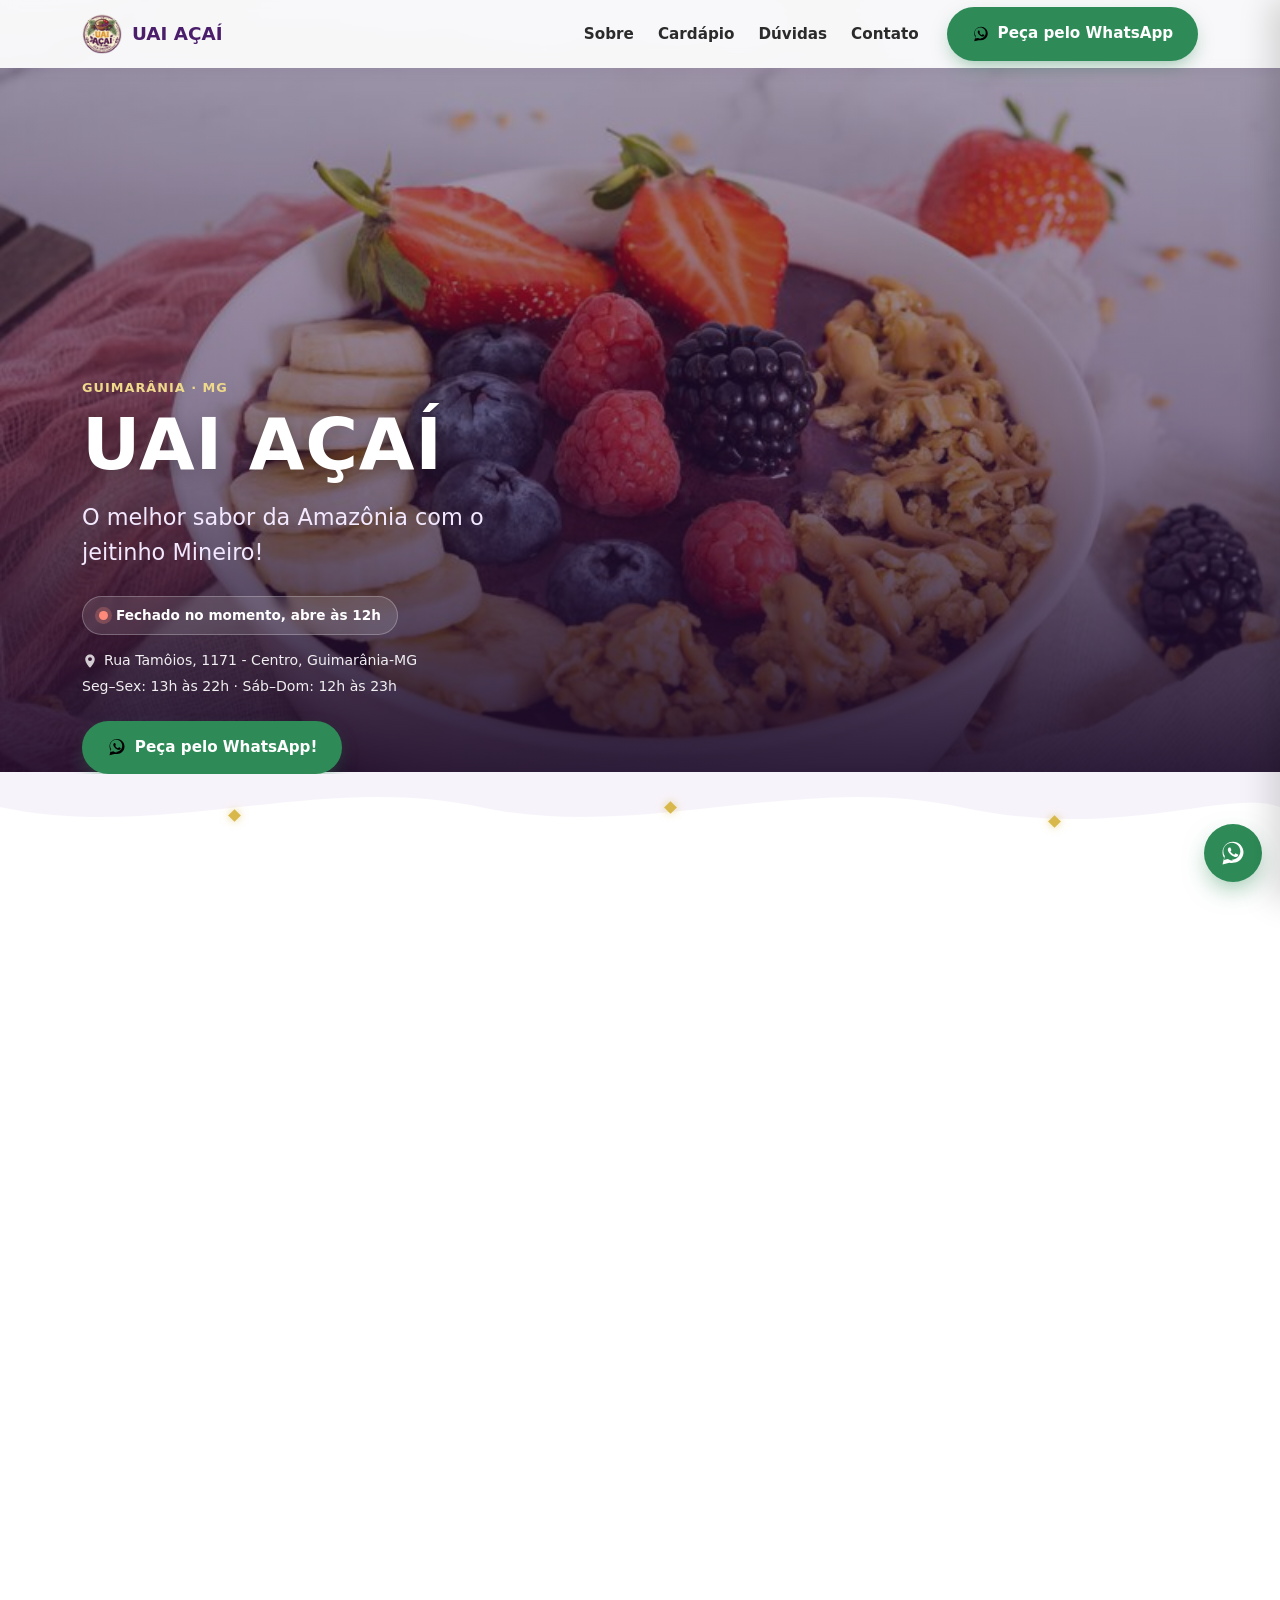
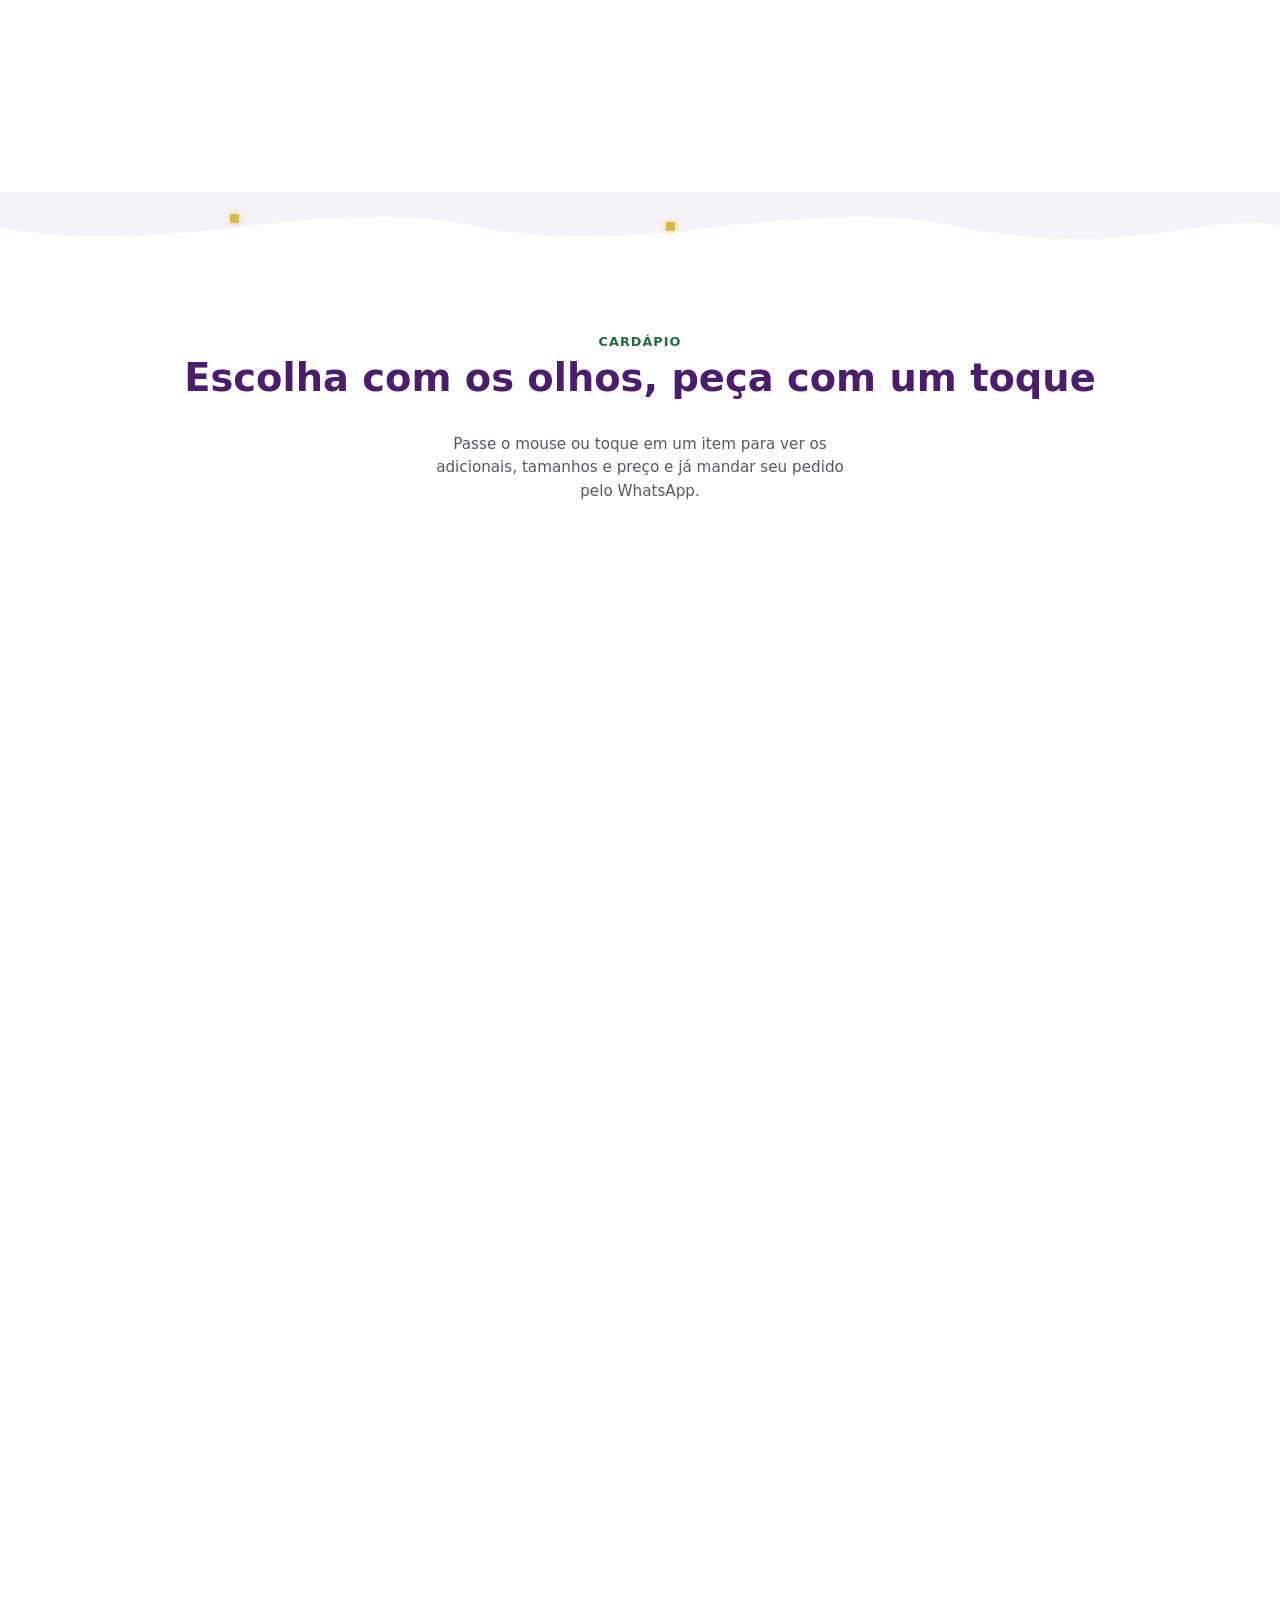
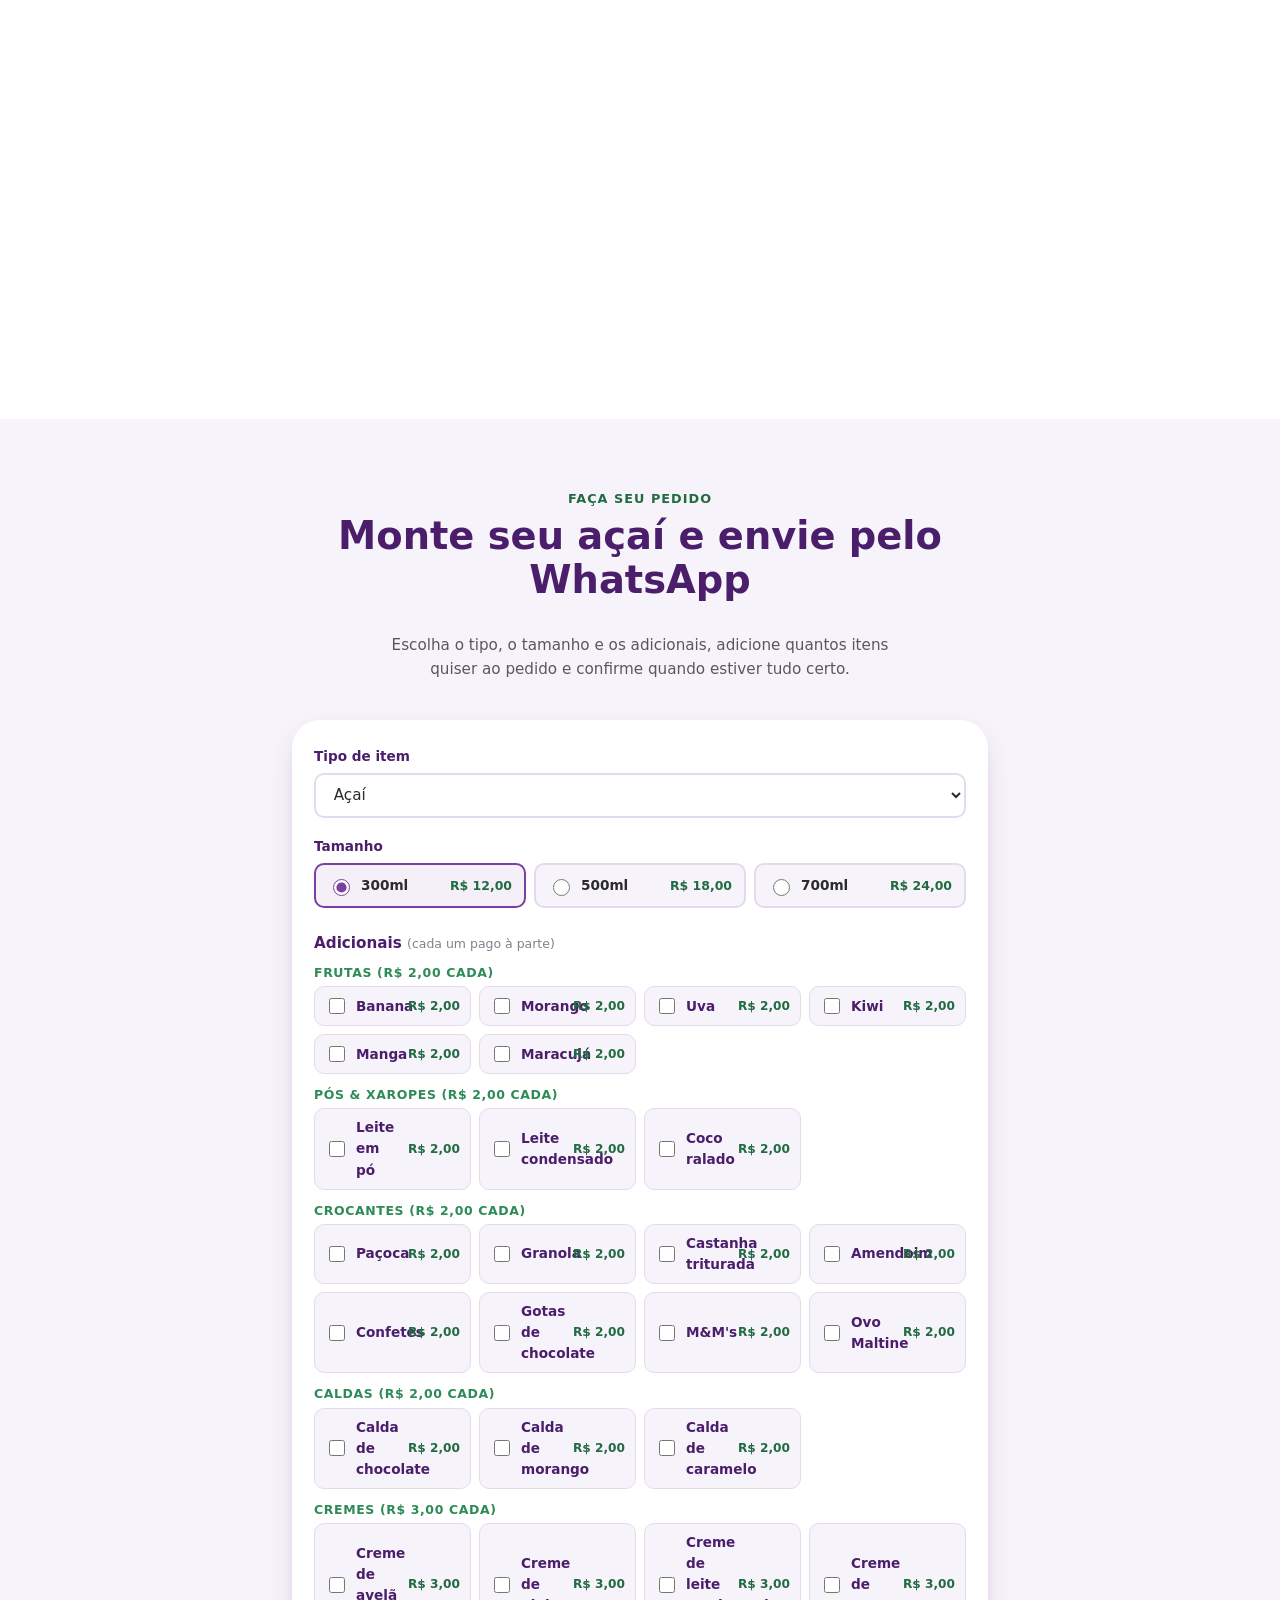
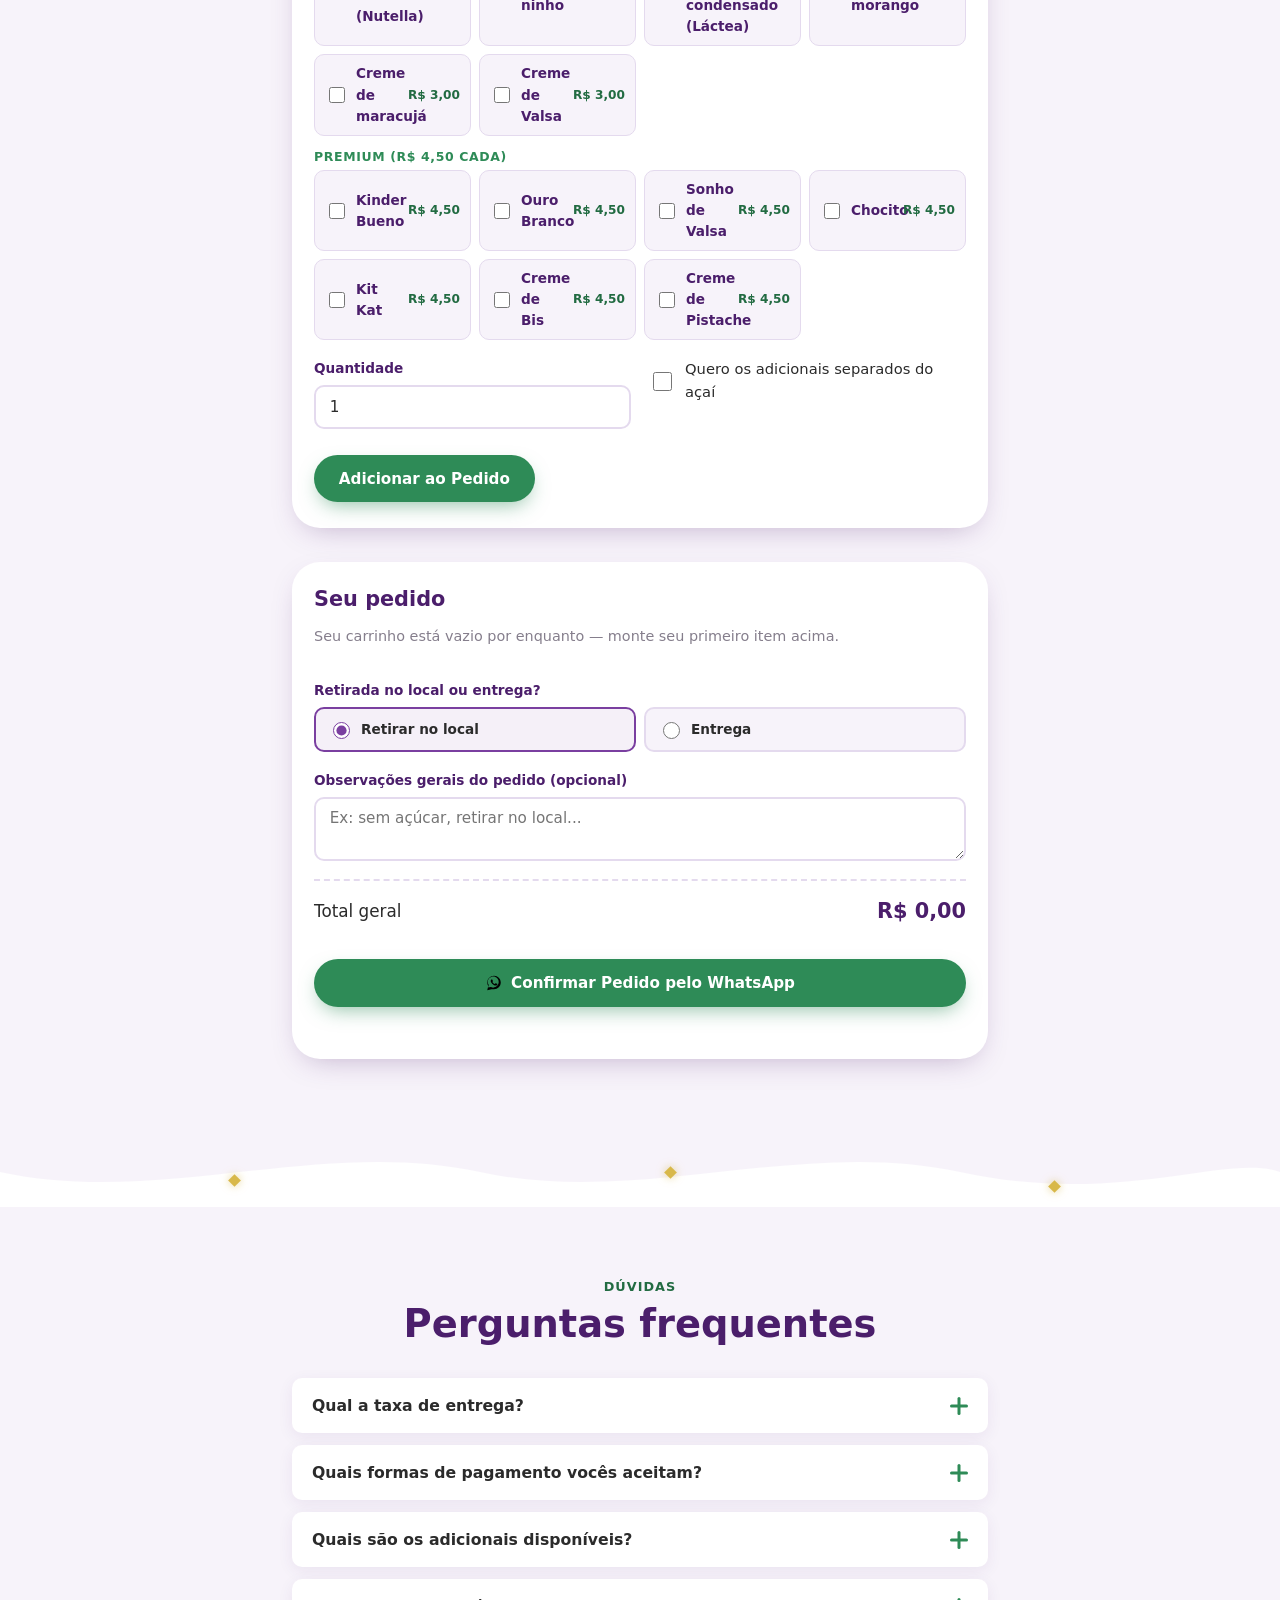
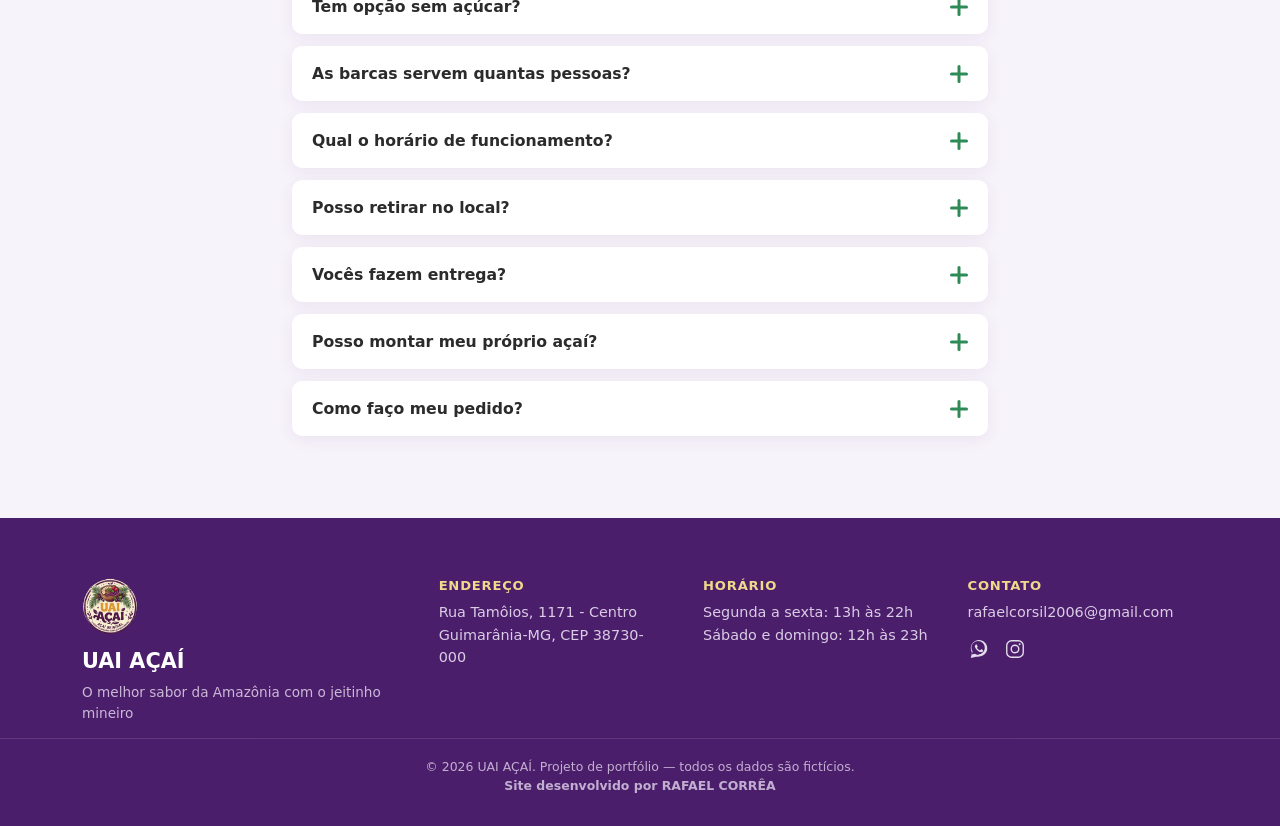
==== commit 7c36b03a: "Correções Corrigindo cores erradas, imagens que tinham parado de funcionar e adicionando informações" ====
--- a/index.html
+++ b/index.html
@@ -57,7 +57,7 @@
 </head>
 <body>
 
-<!-- ===== HEADER ===== -->
+<!-- HEADER -->
 <header class="header" id="topo">
   <div class="header__inner container">
     <a href="#topo" class="header__brand" aria-label="UAI AÇAÍ - início">
@@ -103,11 +103,11 @@
 
 <main>
 
-<!-- ===== 1. HERO ===== -->
+<!-- 1. HERO -->
 <section class="hero">
   <div class="hero__media">
     <picture>
-      <source type="image/webp" srcset="assets/img/hero-acai.webp">
+      <source type="image/jpg" srcset="assets/img/hero-acai.jpg">
       <img src="assets/img/hero-acai.jpg" alt="Copo de açaí montado com frutas frescas e coberturas da UAI AÇAÍ"
            class="hero__img" width="1200" height="1200" fetchpriority="high" id="imgHero">
     </picture>
@@ -145,7 +145,7 @@
   <span class="gem gem--3"></span>
 </div>
 
-<!-- ===== 2. SOBRE O LOCAL ===== -->
+<!-- 2. SOBRE O LOCAL -->
 <section class="sobre" id="sobre">
   <div class="container sobre__grid">
     <div class="sobre__img-wrap reveal">
@@ -169,7 +169,7 @@
   <span class="gem gem--2"></span>
 </div>
 
-<!-- ===== 3. CARDÁPIO (galeria interativa com copos, barcas e milk-shakes) ===== -->
+<!-- 3. CARDÁPIO -->
 <section class="galeria" id="cardapio">
   <div class="container">
     <p class="eyebrow eyebrow--center">Cardápio</p>
@@ -240,7 +240,7 @@
 
     <div class="carrinho" id="carrinho">
       <h3 class="carrinho__titulo">Seu pedido</h3>
-      <p class="carrinho__vazio" id="carrinhoVazio">Seu carrinho está vazio por enquanto — monte seu primeiro item acima. 🍇</p>
+      <p class="carrinho__vazio" id="carrinhoVazio">Seu carrinho está vazio por enquanto — monte seu primeiro item acima.</p>
       <div class="carrinho__lista" id="carrinhoLista" aria-live="polite"></div>
 
       <div class="campo campo--full">
@@ -423,7 +423,7 @@
 
 </main>
 
-<!-- ===== 6. RODAPÉ ===== -->
+<!-- 6. RODAPÉ -->
 <footer class="footer" id="rodape">
   <div class="container footer__grid">
     <div class="footer__brand">
@@ -457,7 +457,8 @@
   </div>
 
   <div class="footer__bottom">
-    <p>&copy; <span id="anoAtual">2026</span> UAI AÇAÍ. Projeto de portfólio — todos os dados são fictícios.</p>
+    <p>&copy; <span id="anoAtual">2026</span> UAI AÇAÍ. Projeto de portfólio — todos os dados são fictícios. <br>
+    <strong>Site desenvolvido por <a href="https://linkedin/rafael-correa-silva/">RAFAEL CORRÊA</a></strong></p>
   </div>
 </footer>
 
--- a/css/style.css
+++ b/css/style.css
@@ -303,6 +303,11 @@
   padding: 18px 0; font-size: .78rem; opacity: .75;
 }
 
+.footer__bottom a:hover {
+  color: var(--gema-clara);
+  transition: 80ms;
+}
+
 @media (min-width: 768px) {
   .footer__grid { grid-template-columns: 1.4fr 1fr 1fr 1fr; }
 }
@@ -361,7 +366,7 @@
   transform-origin: center;
 }
 
-/* Título visível sempre, sobreposto na base da foto (fora do overlay interativo) */
+
 .galeria-card__titulo {
   position: absolute; left: 0; right: 0; bottom: 0;
   margin: 0; padding: 10px 12px 9px;
@@ -371,7 +376,6 @@
   transition: opacity .25s ease;
 }
 
-/* Dica de toque (some em dispositivos com hover de mouse) */
 .galeria-card__hint {
   position: absolute; top: 10px; right: 10px; z-index: 2;
   width: 26px; height: 26px; border-radius: 50%;
@@ -422,7 +426,7 @@
 .galeria-card.is-ativo .galeria-card__titulo { opacity: 0; }
 .galeria-card.is-ativo .galeria-card__hint { opacity: 0; transform: scale(.5); }
 
-/* Hover só em dispositivos com mouse real, pra não "grudar" em telas de toque */
+/* Hover só em dispositivos com mouse real */
 @media (hover: hover) and (pointer: fine) {
   .galeria-card__hint { display: none; }
   .galeria-card:hover .galeria-card__img { transform: scale(1.06); }
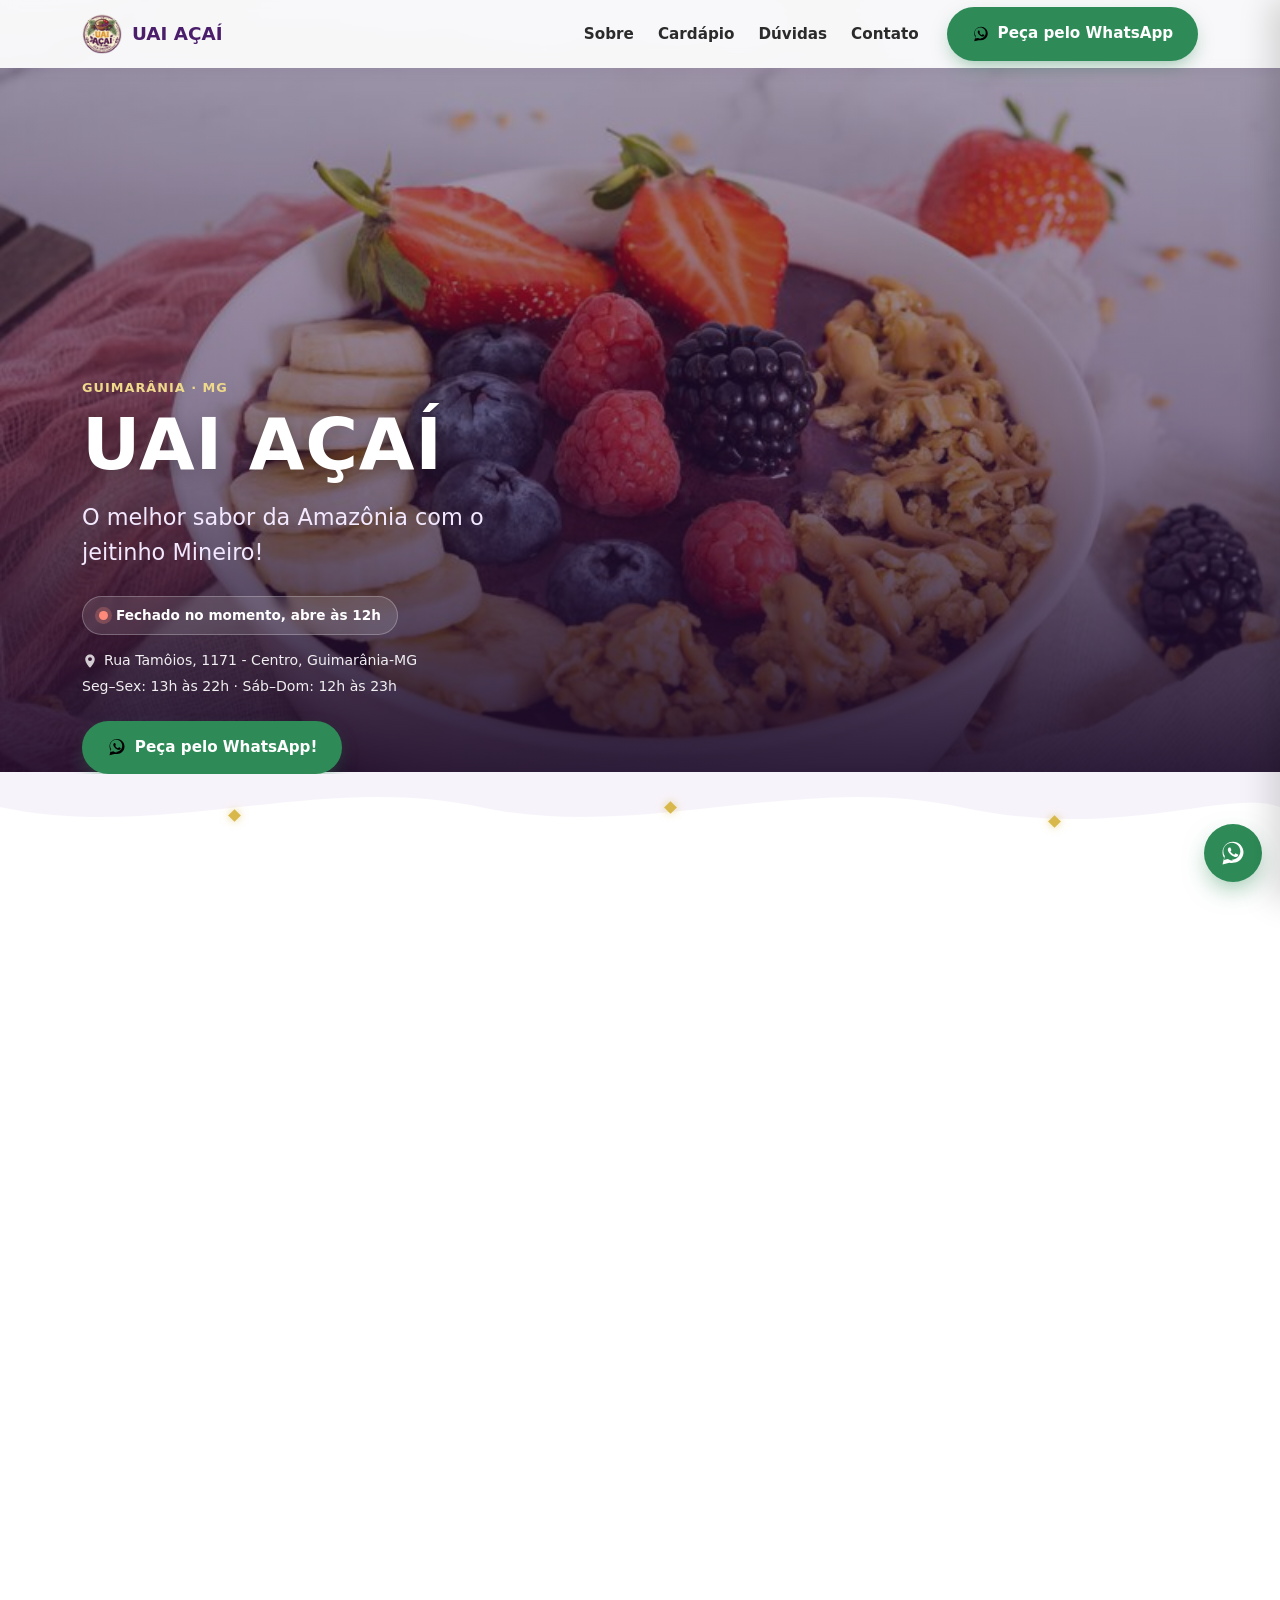
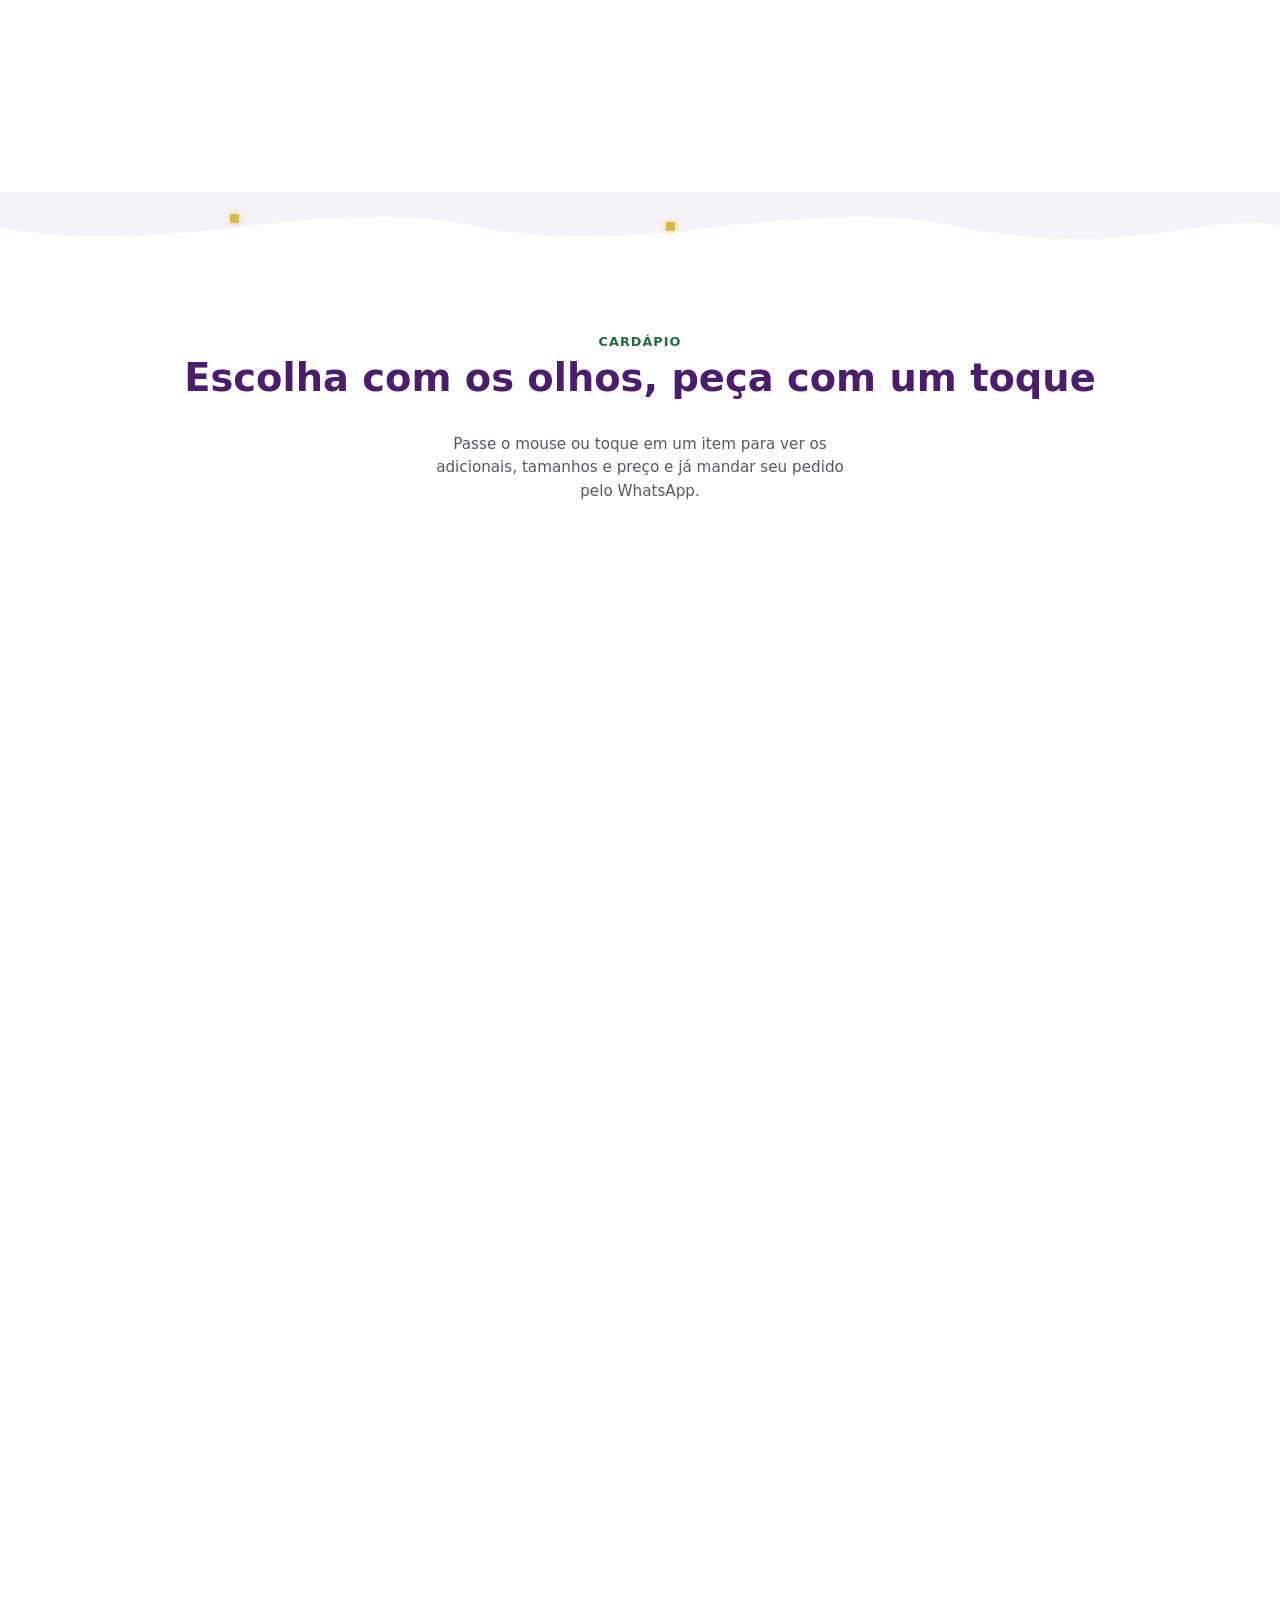
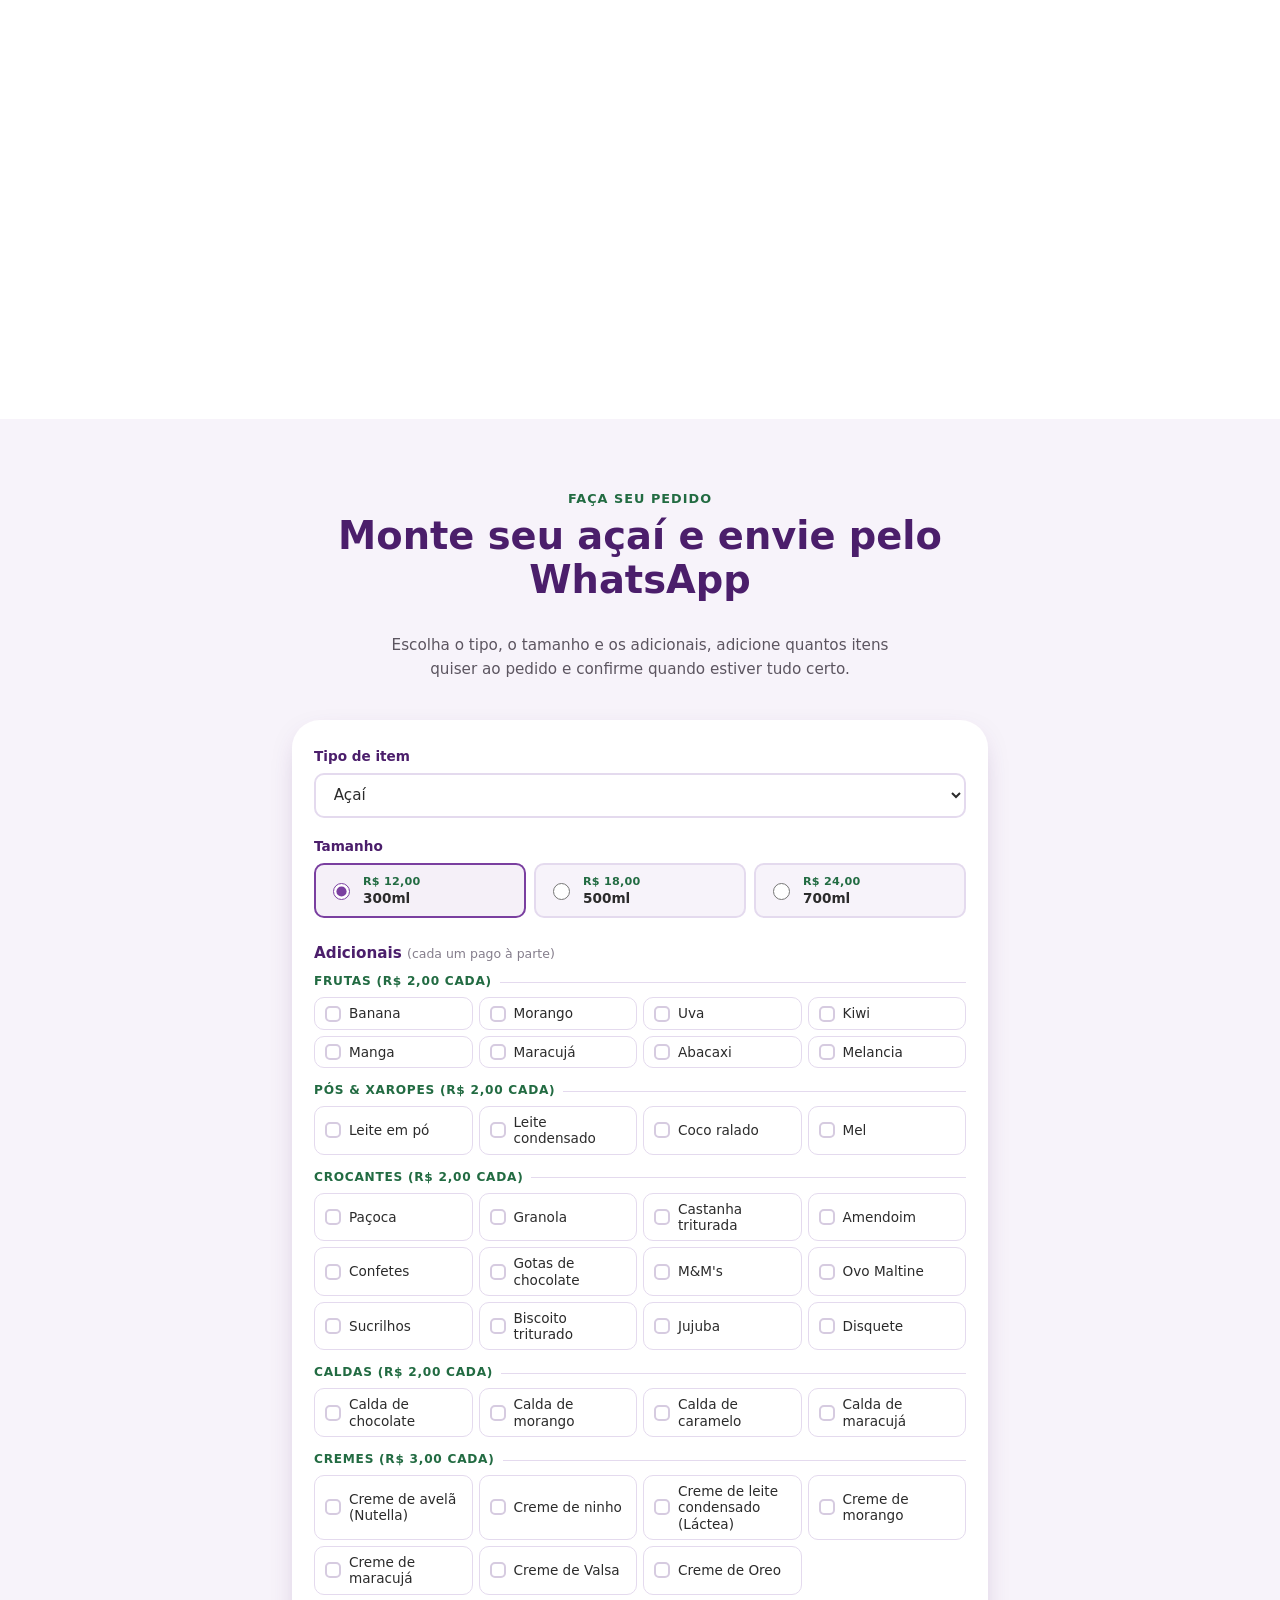
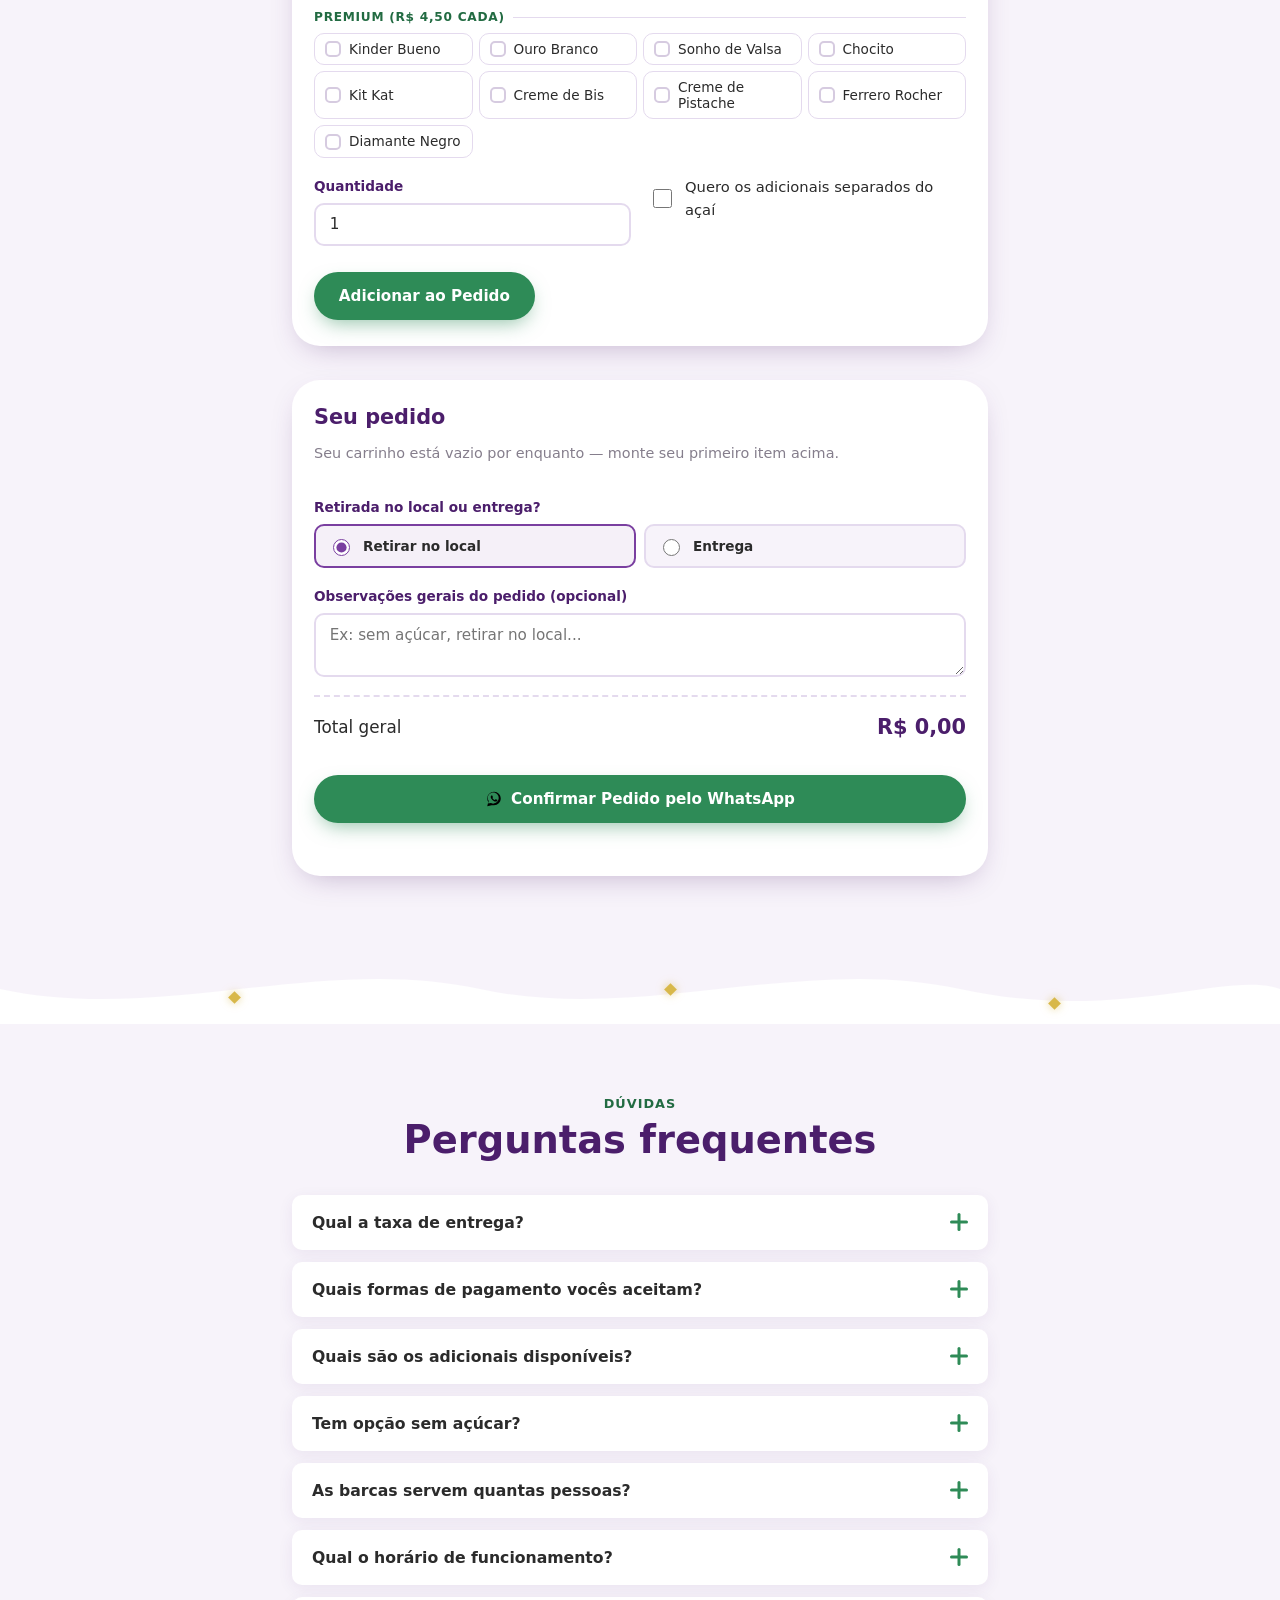
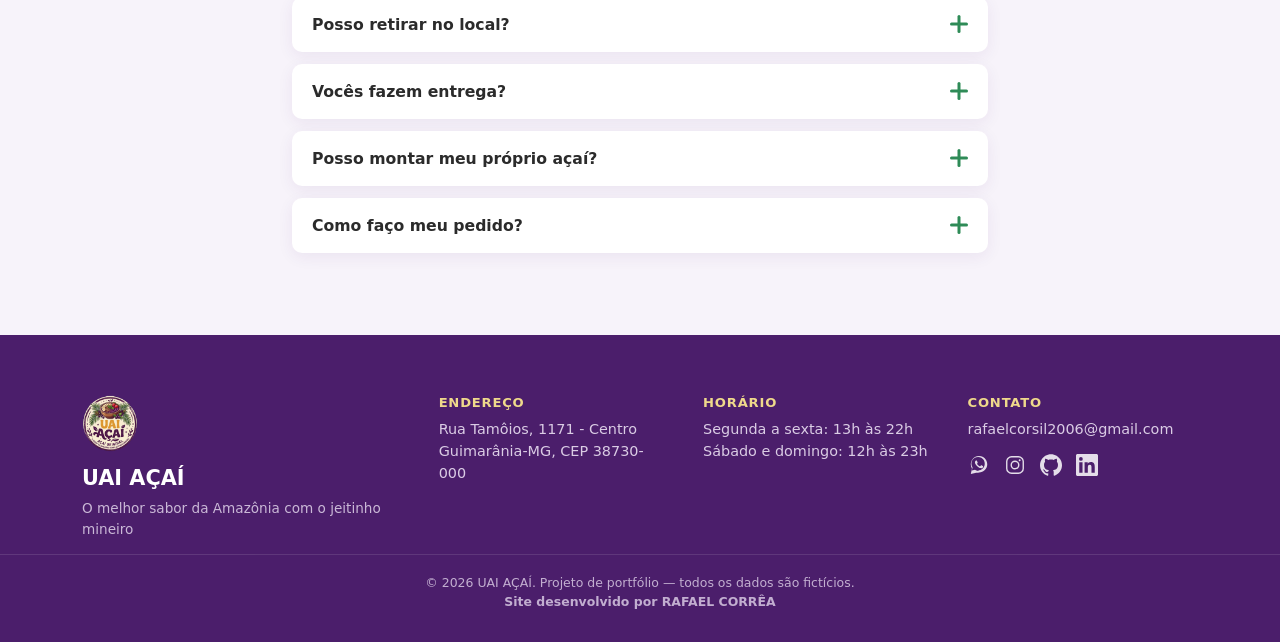
==== commit d75f016f: "Continuação das melhorias no pedido Melhorei a parte visual dos preços, corrigi bugs que estava na d" ====
--- a/index.html
+++ b/index.html
@@ -452,13 +452,19 @@
         <a href="https://instagram.com/rafael_coorreea" target="_blank" rel="noopener" aria-label="Instagram UAI AÇAÍ">
           <img src="assets/icons/instagram.svg" alt="" width="22" height="22">
         </a>
+        <a href="https://github.com/rafael-correa-silva" target="_blank" rel="noopener" aria-label="GitHub de Rafael Corrêa">
+          <img src="assets/icons/github.svg" alt="" width="22" height="22">
+        </a>
+        <a href="https://www.linkedin.com/in/rafael-correa-silva/" target="_blank" rel="noopener" aria-label="LinkedIn de Rafael Corrêa">
+          <img src="assets/icons/linkedin.svg" alt="" width="22" height="22">
+        </a>
       </div>
     </div>
   </div>
 
   <div class="footer__bottom">
     <p>&copy; <span id="anoAtual">2026</span> UAI AÇAÍ. Projeto de portfólio — todos os dados são fictícios. <br>
-    <strong>Site desenvolvido por <a href="https://linkedin/rafael-correa-silva/">RAFAEL CORRÊA</a></strong></p>
+    <strong>Site desenvolvido por <a href="https://www.linkedin.com/in/rafael-correa-silva/" target="_blank" rel="noopener">RAFAEL CORRÊA</a></strong></p>
   </div>
 </footer>
 
--- a/css/style.css
+++ b/css/style.css
@@ -484,37 +484,73 @@
 .campo-adicionais legend { font-weight: 700; color: var(--roxo); font-size: .95rem; padding: 0; margin-bottom: 10px; }
 .campo-adicionais__info { font-weight: 400; color: #857e8c; font-size: .78rem; }
 
-.adicionais-form-grid { display: flex; flex-direction: column; gap: 14px; }
+.adicionais-form-grid { display: flex; flex-direction: column; gap: 16px; }
 .adicionais-form-grupo h4 {
-  margin: 0 0 6px; font-family: var(--font-body); font-weight: 700; font-size: .78rem;
-  text-transform: uppercase; letter-spacing: .05em; color: var(--verde);
-}
-.adicionais-form-itens { display: grid; grid-template-columns: repeat(2, minmax(0, 1fr)); gap: 8px; }
+  margin: 0 0 8px; font-family: var(--font-body); font-weight: 700; font-size: .76rem;
+  text-transform: uppercase; letter-spacing: .06em; color: var(--verde-texto);
+  display: flex; align-items: center; gap: 8px;
+}
+/* linha decorativa depois do texto, pra separar visualmente os grupos sem precisar de <hr> */
+.adicionais-form-grupo h4::after {
+  content: ""; flex: 1; height: 1px; background: #E4DAEE;
+}
+.adicionais-form-itens { display: grid; grid-template-columns: repeat(2, minmax(0, 1fr)); gap: 6px; }
+
 .adicional-check {
   display: flex; align-items: center; gap: 8px; min-width: 0;
-  background: var(--off-white); border: 1px solid #E4DAEE; border-radius: var(--radius-sm);
-  padding: 8px 10px; font-size: .82rem; cursor: pointer; transition: border-color .2s ease, background .2s ease;
-}
+  background: var(--branco); border: 1.5px solid #E4DAEE; border-radius: 10px;
+  padding: 7px 10px; font-size: .78rem; line-height: 1.2; cursor: pointer;
+  transition: border-color .15s ease, background .15s ease, box-shadow .15s ease;
+}
+.adicional-check:hover { border-color: #D6C7E3; }
+
+/* checkbox customizado — some com o input nativo do navegador e desenha
+   um quadradinho próprio com "check" animado via clip-path (sem ícone externo) */
+.adicional-check input[type="checkbox"] {
+  appearance: none; -webkit-appearance: none; margin: 0;
+  width: 16px; height: 16px; flex-shrink: 0;
+  border: 2px solid #D6CBE0; border-radius: 5px;
+  display: grid; place-content: center;
+  background: var(--branco);
+  transition: border-color .15s ease, background .15s ease;
+}
+.adicional-check input[type="checkbox"]::before {
+  content: "";
+  width: 8px; height: 8px;
+  transform: scale(0);
+  transition: transform .12s ease;
+  background: var(--branco);
+  clip-path: polygon(14% 44%, 0 65%, 50% 100%, 100% 16%, 80% 0%, 43% 62%);
+}
+.adicional-check input[type="checkbox"]:checked {
+  background: var(--verde); border-color: var(--verde);
+}
+.adicional-check input[type="checkbox"]:checked::before { transform: scale(1); }
+
 /* .is-selecionado é aplicada via JS (sincronizarSelecionado em pedido.js) e
    replica o mesmo destaque do :has() — garante que a seleção fique visível
    também em navegadores sem suporte a :has() (Safari <15.4, Firefox <121). */
-.adicional-check:has(input:checked), .adicional-check.is-selecionado { border-color: var(--verde); background: rgba(46,139,87,.08); }
-.adicional-check input[type="checkbox"] { accent-color: var(--verde); width: 16px; height: 16px; flex-shrink: 0; }
-.adicional-check span:first-of-type { flex: 1; min-width: 0; }
-.adicional-check__preco { color: var(--verde-texto); font-weight: 700; white-space: nowrap; font-size: .76rem; }
+.adicional-check:has(input:checked), .adicional-check.is-selecionado {
+  border-color: var(--verde); background: rgba(46,139,87,.06);
+  box-shadow: 0 2px 8px -3px rgba(46,139,87,.4);
+}
+.adicional-check span:first-of-type { flex: 1; min-width: 0; color: var(--texto); font-weight: 500; }
 
 /*Caixas de seleção (tamanho / sabor do milk-shake)*/
 .opcoes-tile { display: grid; grid-template-columns: repeat(2, minmax(0, 1fr)); gap: 8px; }
 .opcoes-tile.opcoes-tile--entrega { grid-template-columns: repeat(2, minmax(0, 1fr)); }
 .opcao-tile {
-  display: flex; align-items: center; justify-content: space-between; gap: 8px; min-width: 0;
+  display: flex; align-items: center; gap: 10px; min-width: 0;
   background: var(--off-white); border: 2px solid #E4DAEE; border-radius: var(--radius-sm);
   padding: 10px 12px; font-size: .85rem; cursor: pointer; transition: border-color .2s ease, background .2s ease;
 }
 .opcao-tile:has(input:checked), .opcao-tile.is-selecionado { border-color: var(--roxo-claro); background: rgba(122,63,160,.08); }
 .opcao-tile input[type="radio"] { accent-color: var(--roxo-claro); width: 17px; height: 17px; flex-shrink: 0; }
-.opcao-tile__nome { flex: 1; min-width: 0; font-weight: 600; color: var(--texto); }
-.opcao-tile__preco { color: var(--verde-texto); font-weight: 700; white-space: nowrap; font-size: .78rem; }
+/* nome e preço empilhados (preço em cima) em vez de lado a lado — evita que
+   colem um no outro em telas estreitas, onde não sobra espaço horizontal */
+.opcao-tile__texto { display: flex; flex-direction: column; gap: 1px; min-width: 0; }
+.opcao-tile__preco { color: var(--verde-texto); font-weight: 700; font-size: .7rem; letter-spacing: .02em; line-height: 1.2; }
+.opcao-tile__nome { min-width: 0; font-weight: 600; color: var(--texto); line-height: 1.2; }
 .campo-ajuda { margin: 6px 0 0; font-size: .78rem; color: #857e8c; }
 
 .aviso-adicionais {
@@ -577,6 +613,7 @@
 
 @media (min-width: 480px) {
   .opcoes-tile { grid-template-columns: repeat(3, minmax(0, 1fr)); }
+  .adicionais-form-itens { grid-template-columns: repeat(3, minmax(0, 1fr)); }
 }
 @media (min-width: 640px) {
   .pedido-form__grid { grid-template-columns: 1fr 1fr; gap: 0 18px; }
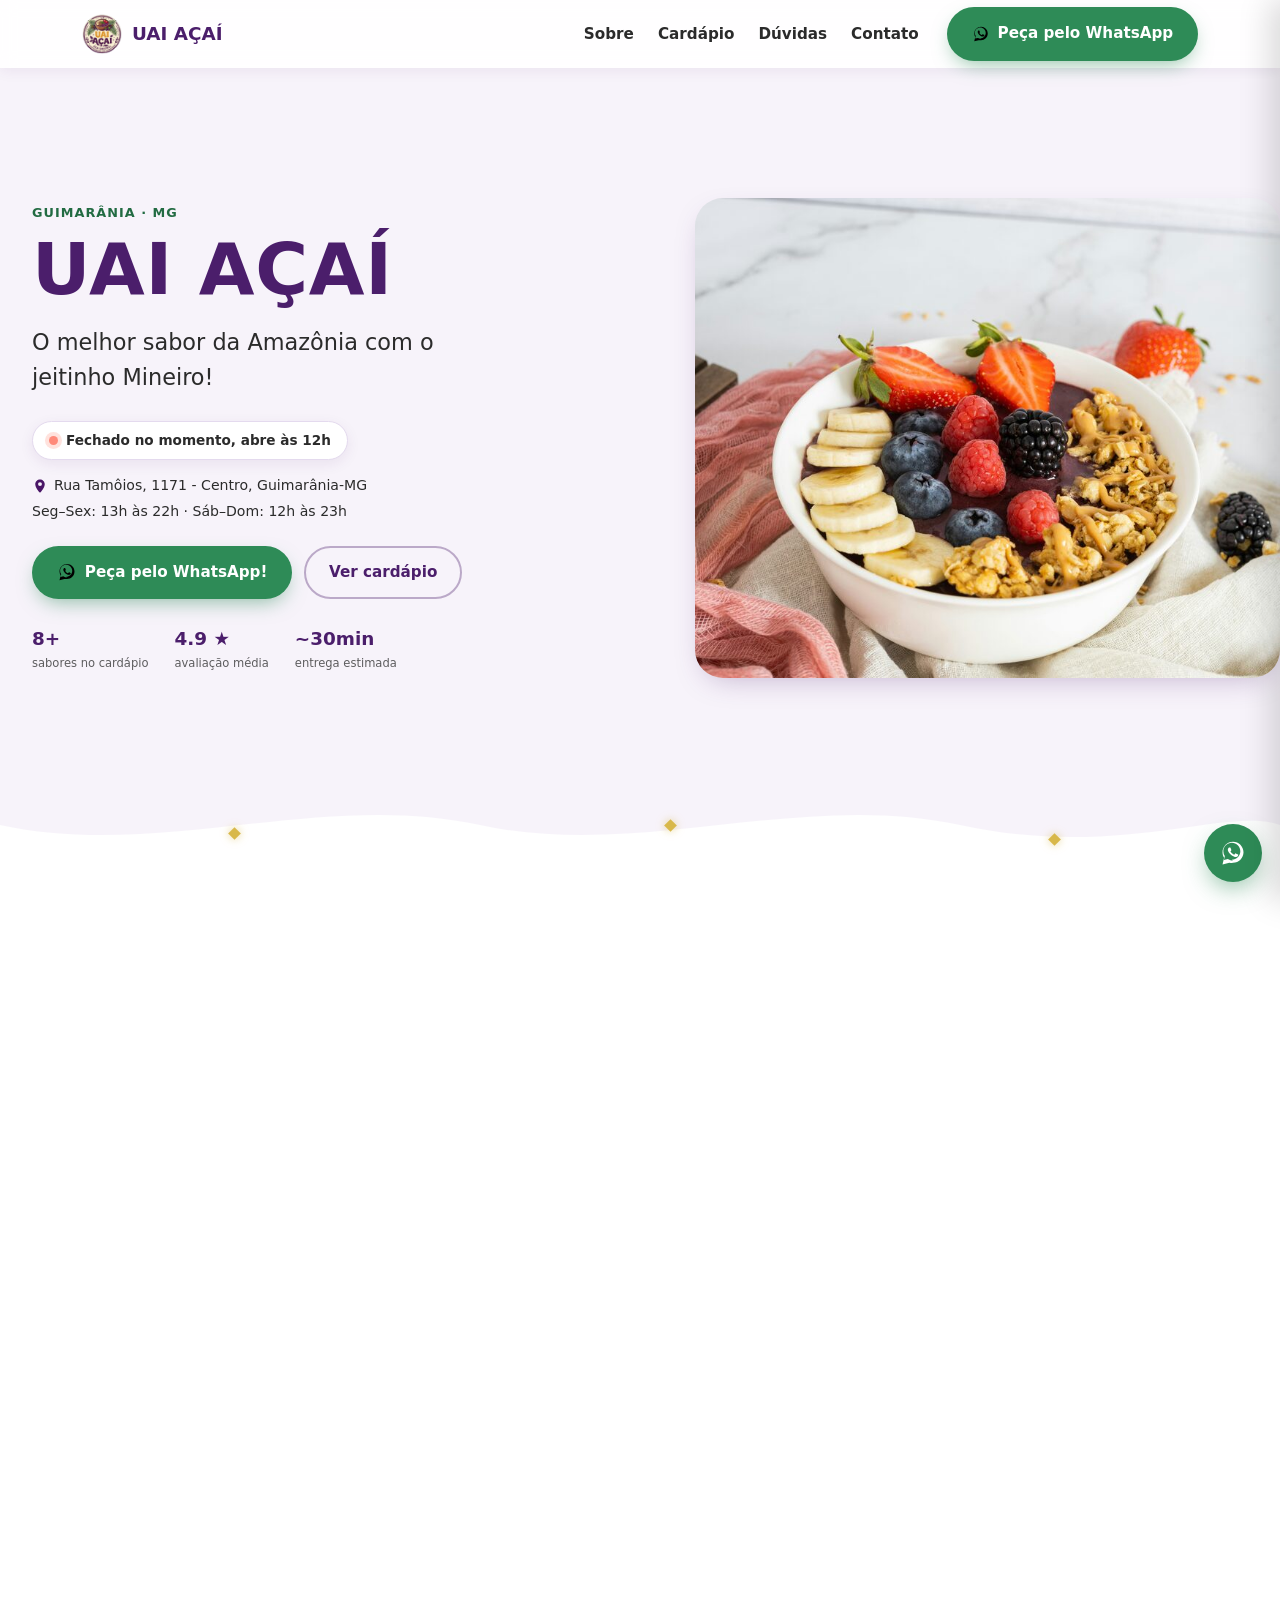
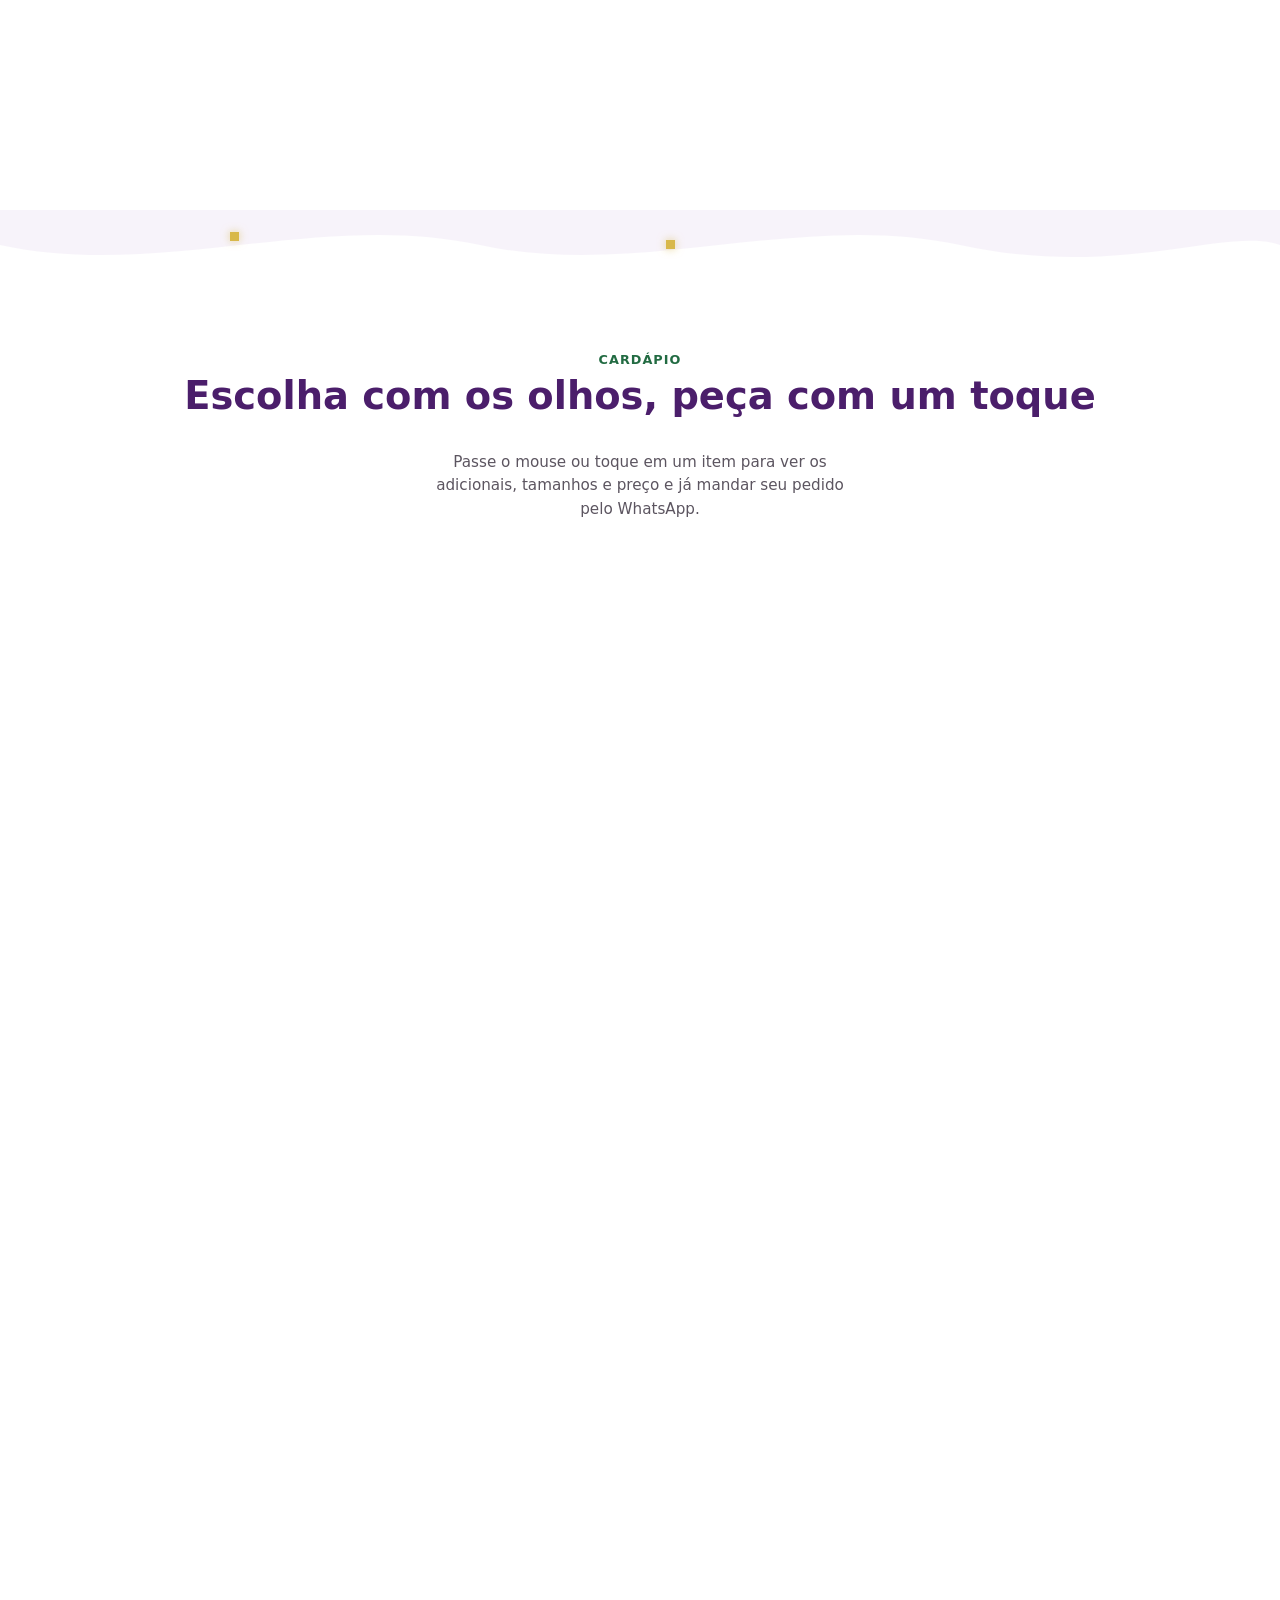
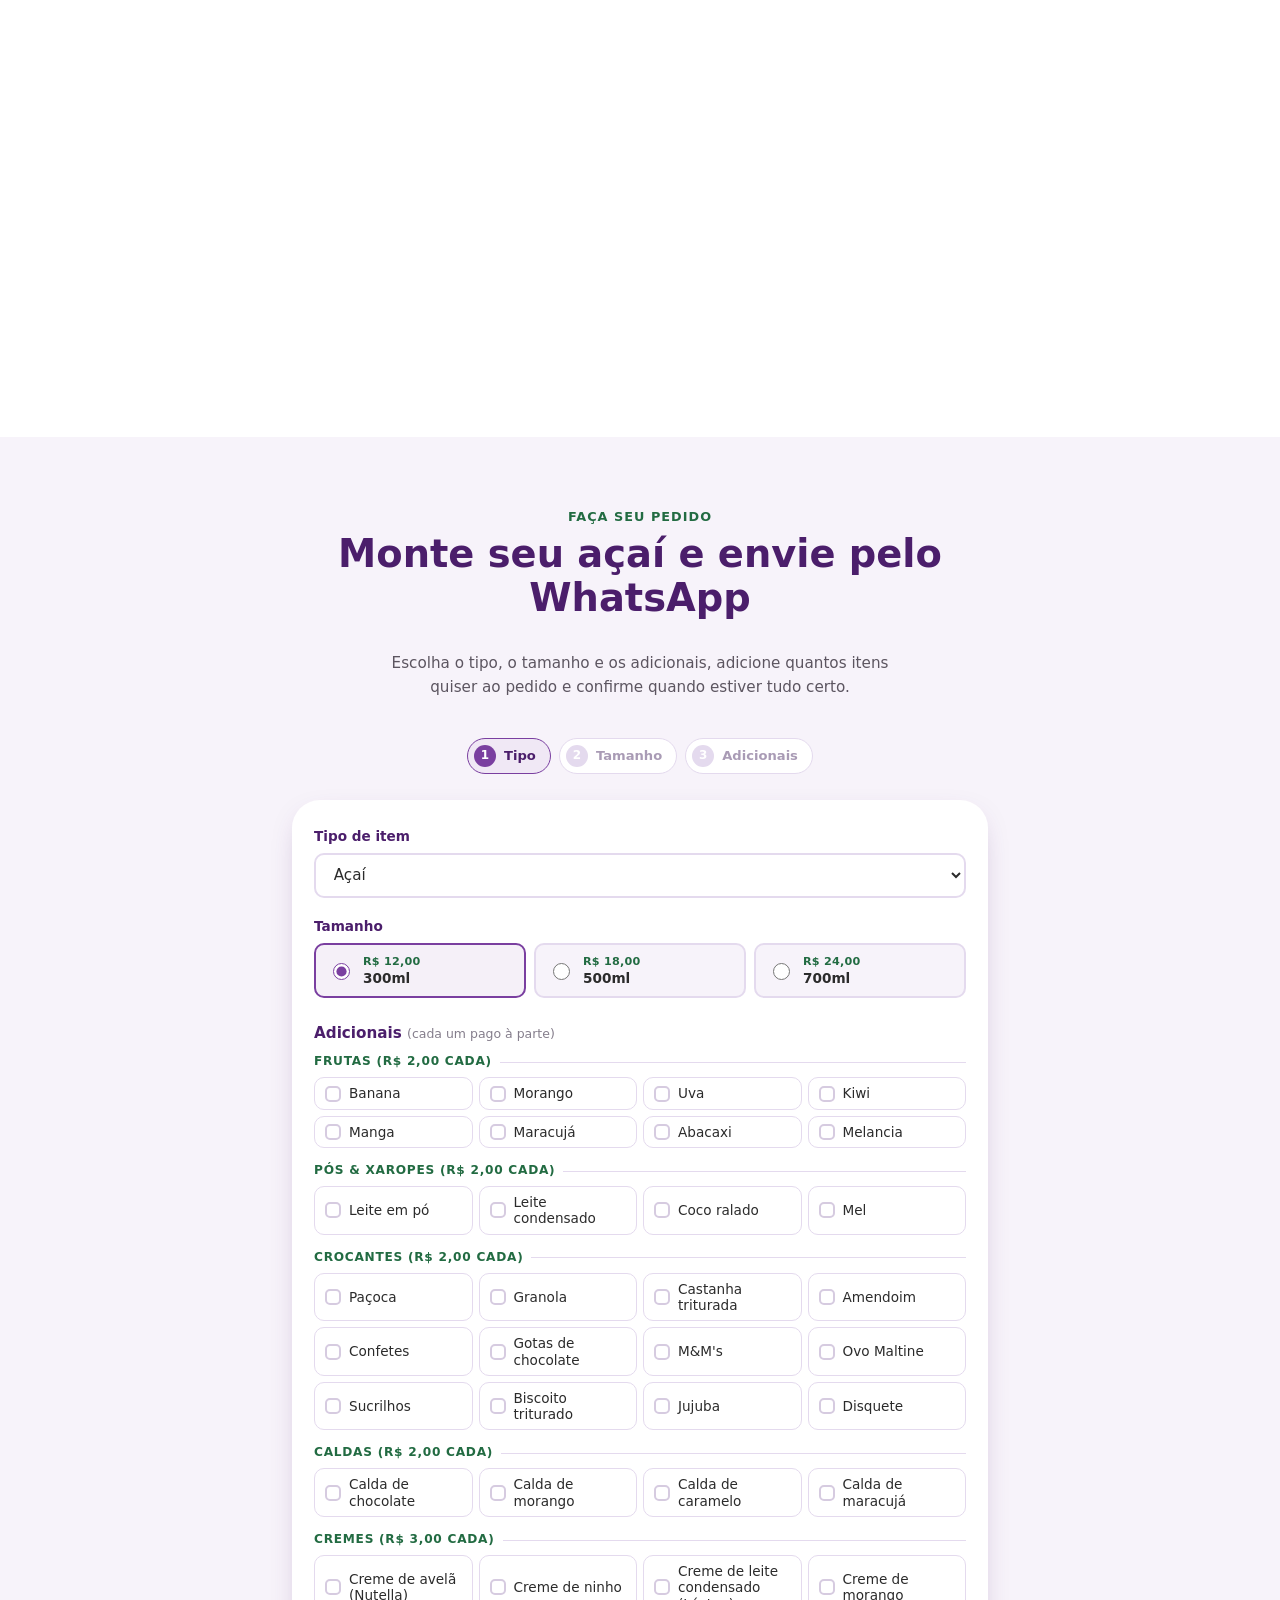
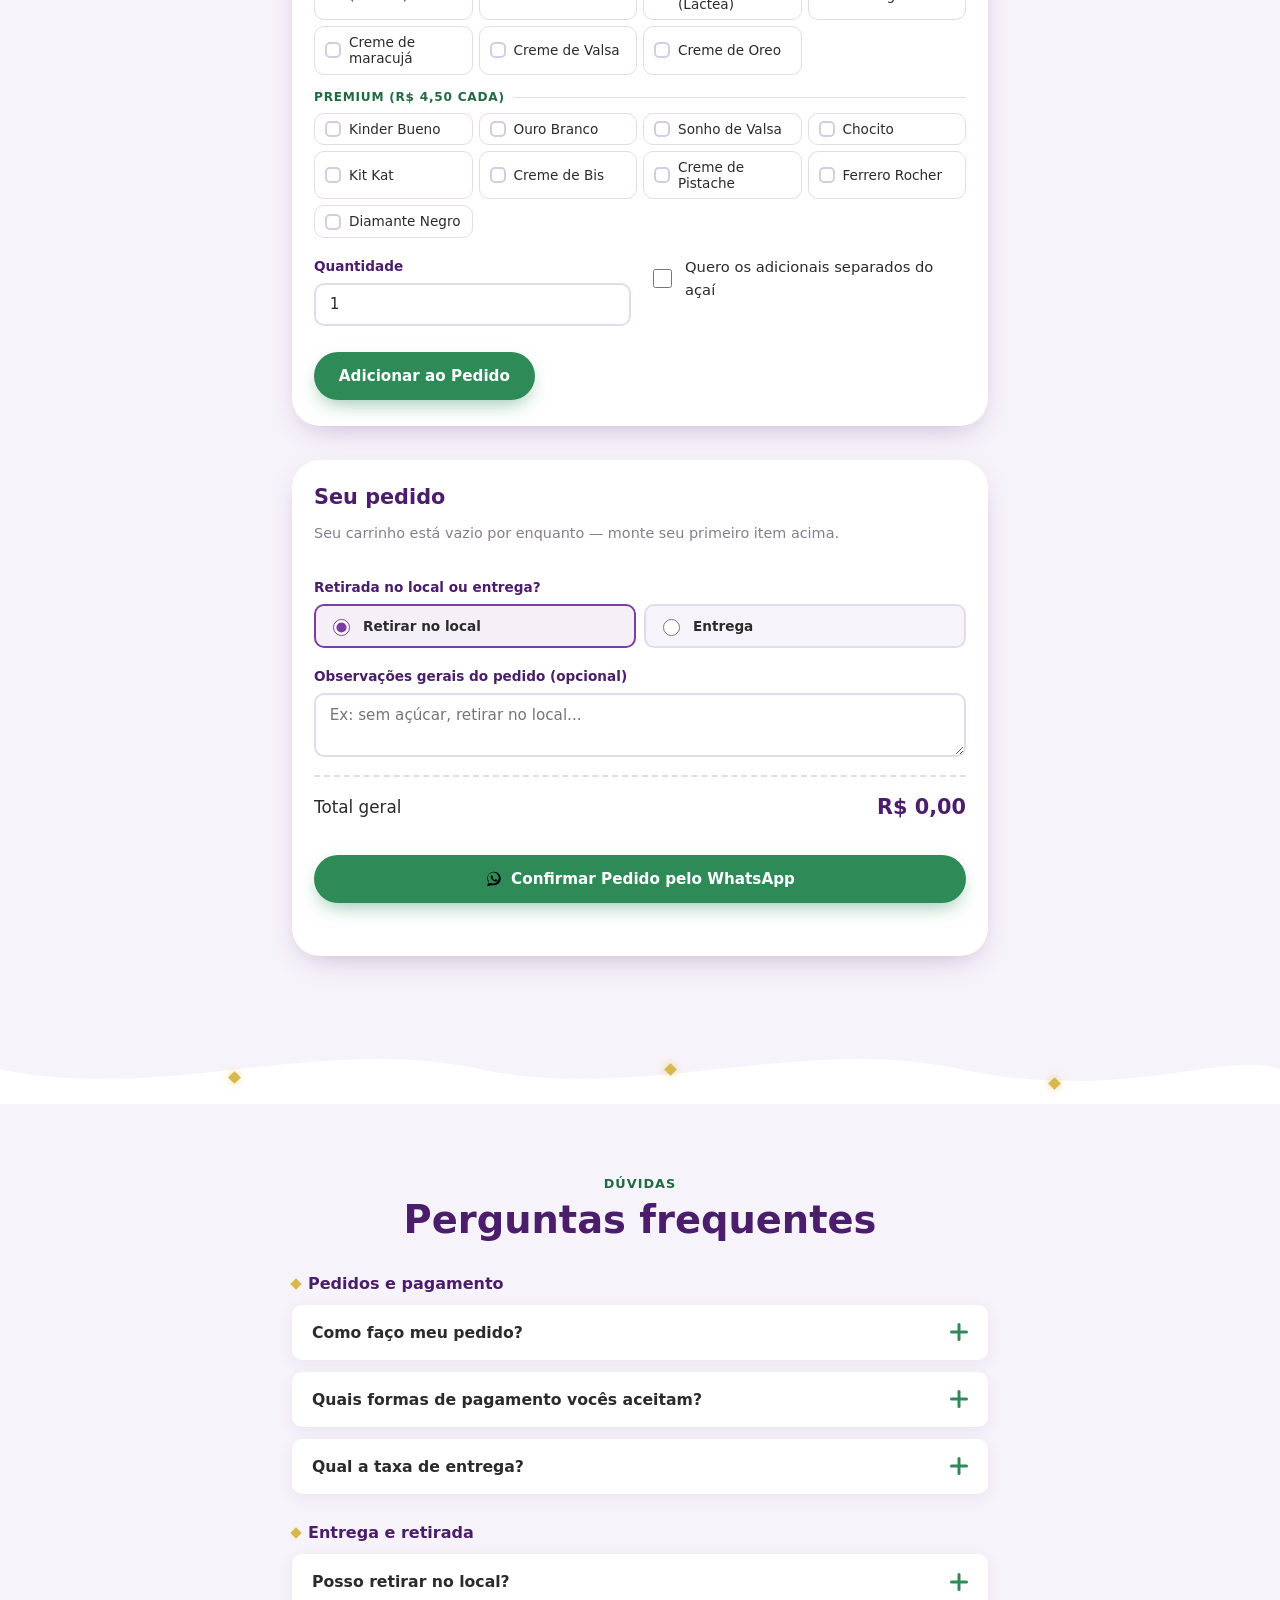
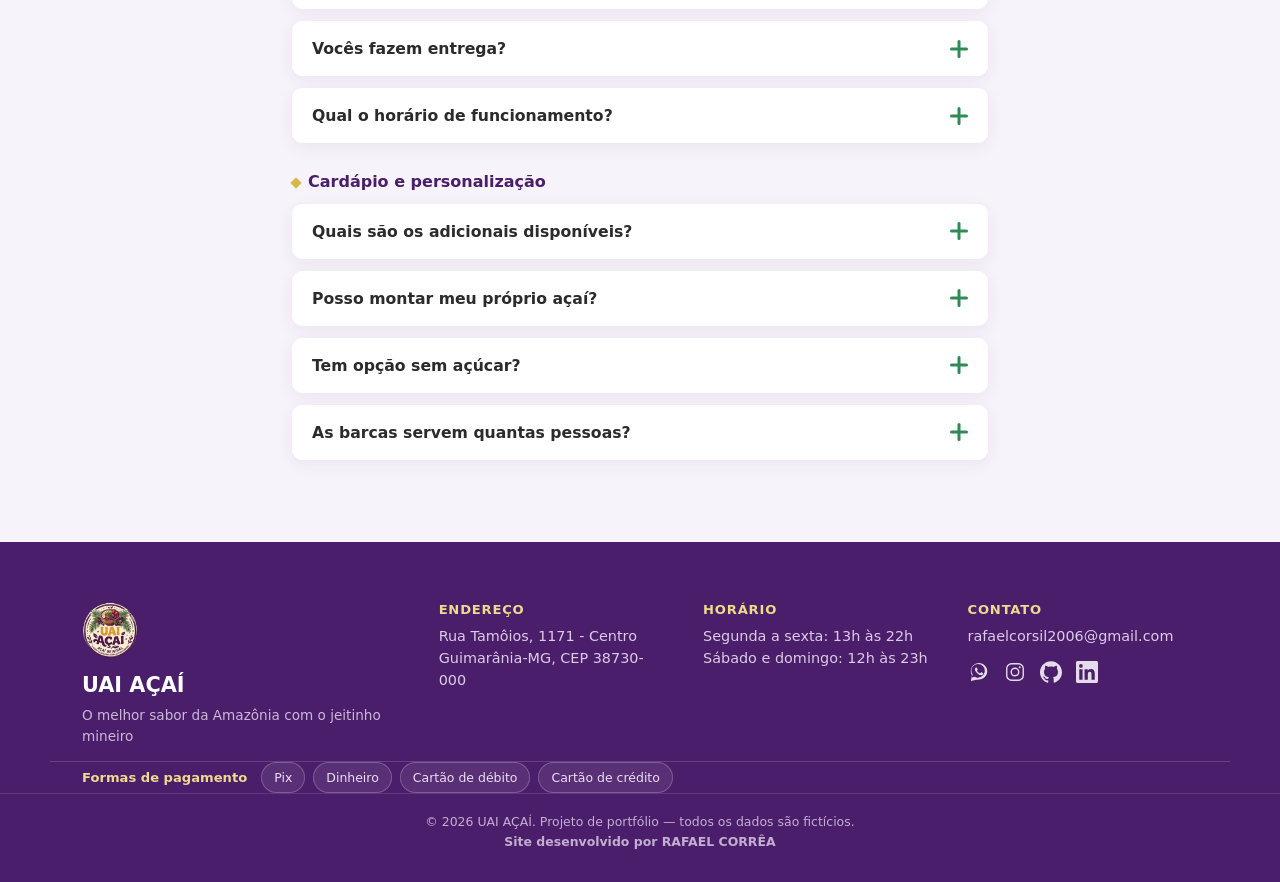
==== commit 89182f0f: "novas atualizações no projeto sobre os pedidos melhorei os pedidos e mudei a pagina inicial, troquei" ====
--- a/index.html
+++ b/index.html
@@ -105,34 +105,44 @@
 
 <!-- 1. HERO -->
 <section class="hero">
+  <div class="hero__scrim"></div>
+
+  <div class="hero__content container">
+    <p class="eyebrow">Guimarânia · MG</p>
+    <h1 class="hero__title">UAI AÇAÍ</h1>
+    <p class="hero__slogan">O melhor sabor da Amazônia com o jeitinho Mineiro!</p>
+
+    <div class="hero__status" id="statusAbertura">
+      <span class="status-dot" id="statusDot"></span>
+      <span id="statusTexto">Consultando horário de funcionamento…</span>
+    </div>
+
+    <div class="hero__info">
+      <p><img src="assets/icons/pin-location.svg" alt="" width="16" height="16"> Rua Tamôios, 1171 - Centro, Guimarânia-MG</p>
+      <p>Seg–Sex: 13h às 22h · Sáb–Dom: 12h às 23h</p>
+    </div>
+
+    <div class="hero__ctas">
+      <a href="https://wa.me/5534998111439" class="btn btn--cta" target="_blank" rel="noopener">
+        <img src="assets/icons/whatsapp.svg" alt="" width="20" height="20">
+        Peça pelo WhatsApp!
+      </a>
+      <a href="#cardapio" class="btn btn--outline-light">Ver cardápio</a>
+    </div>
+
+    <ul class="hero__stats">
+      <li><strong>8+</strong><span>sabores no cardápio</span></li>
+      <li><strong>4.9 ★</strong><span>avaliação média</span></li>
+      <li><strong>~30min</strong><span>entrega estimada</span></li>
+    </ul>
+  </div>
+
   <div class="hero__media">
     <picture>
       <source type="image/jpg" srcset="assets/img/hero-acai.jpg">
       <img src="assets/img/hero-acai.jpg" alt="Copo de açaí montado com frutas frescas e coberturas da UAI AÇAÍ"
            class="hero__img" width="1200" height="1200" fetchpriority="high" id="imgHero">
     </picture>
-  </div>
-  <div class="hero__scrim"></div>
-
-  <div class="hero__content container">
-    <p class="eyebrow">Guimarânia · MG</p>
-    <h1 class="hero__title">UAI AÇAÍ</h1>
-    <p class="hero__slogan">O melhor sabor da Amazônia com o jeitinho Mineiro!</p>
-
-    <div class="hero__status" id="statusAbertura">
-      <span class="status-dot" id="statusDot"></span>
-      <span id="statusTexto">Consultando horário de funcionamento…</span>
-    </div>
-
-    <div class="hero__info">
-      <p><img src="assets/icons/pin-location.svg" alt="" width="16" height="16"> Rua Tamôios, 1171 - Centro, Guimarânia-MG</p>
-      <p>Seg–Sex: 13h às 22h · Sáb–Dom: 12h às 23h</p>
-    </div>
-
-    <a href="https://wa.me/5534998111439" class="btn btn--cta" target="_blank" rel="noopener">
-      <img src="assets/icons/whatsapp.svg" alt="" width="20" height="20">
-      Peça pelo WhatsApp!
-    </a>
   </div>
 </section>
 
@@ -186,6 +196,12 @@
     <p class="eyebrow eyebrow--center">Faça seu pedido</p>
     <h2 class="section-title section-title--center">Monte seu açaí e envie pelo WhatsApp</h2>
     <p class="pedido__intro">Escolha o tipo, o tamanho e os adicionais, adicione quantos itens quiser ao pedido e confirme quando estiver tudo certo.</p>
+
+    <ol class="pedido-steps" aria-hidden="true">
+      <li class="pedido-steps__item is-ativo" data-step="tipo"><span class="pedido-steps__numero">1</span>Tipo</li>
+      <li class="pedido-steps__item" data-step="tamanho"><span class="pedido-steps__numero">2</span>Tamanho</li>
+      <li class="pedido-steps__item" data-step="adicionais"><span class="pedido-steps__numero">3</span>Adicionais</li>
+    </ol>
 
     <form id="formPedido" class="pedido-form" novalidate>
       <div class="pedido-form__grid">
@@ -297,124 +313,137 @@
     <p class="eyebrow eyebrow--center">Dúvidas</p>
     <h2 class="section-title section-title--center">Perguntas frequentes</h2>
 
-    <div class="accordion">
-      <div class="accordion-item">
-        <h3>
-          <button class="accordion-trigger" aria-expanded="false">
-            Qual a taxa de entrega?
-            <span class="accordion-icon" aria-hidden="true"></span>
-          </button>
-        </h3>
-        <div class="accordion-panel">
-          <p>A taxa de entrega varia de acordo com o bairro e a distância até o local da entrega. Consulte pelo WhatsApp.</p>
-        </div>
-      </div>
-
-      <div class="accordion-item">
-        <h3>
-          <button class="accordion-trigger" aria-expanded="false">
-            Quais formas de pagamento vocês aceitam?
-            <span class="accordion-icon" aria-hidden="true"></span>
-          </button>
-        </h3>
-        <div class="accordion-panel">
-          <p>Aceitamos Pix, dinheiro, cartão de débito e cartão de crédito.</p>
-        </div>
-      </div>
-
-      <div class="accordion-item">
-        <h3>
-          <button class="accordion-trigger" aria-expanded="false">
-            Quais são os adicionais disponíveis?
-            <span class="accordion-icon" aria-hidden="true"></span>
-          </button>
-        </h3>
-        <div class="accordion-panel">
-          <p>Trabalhamos com diversas opções de frutas, cremes, crocantes e caldas. Consulte nosso cardápio para ver todas as opções disponíveis.</p>
-        </div>
-      </div>
-
-      <div class="accordion-item">
-        <h3>
-          <button class="accordion-trigger" aria-expanded="false">
-            Tem opção sem açúcar?
-            <span class="accordion-icon" aria-hidden="true"></span>
-          </button>
-        </h3>
-        <div class="accordion-panel">
-          <p>Sim. Temos opção de açaí sem adição de açúcar. Consulte a disponibilidade no momento do pedido.</p>
-        </div>
-      </div>
-
-      <div class="accordion-item">
-        <h3>
-          <button class="accordion-trigger" aria-expanded="false">
-            As barcas servem quantas pessoas?
-            <span class="accordion-icon" aria-hidden="true"></span>
-          </button>
-        </h3>
-        <div class="accordion-panel">
-          <p>Barca Casal: até 2 pessoas. Barca Família: de 3 a 4 pessoas. Barca Suprema: de 5 a 6 pessoas.</p>
-        </div>
-      </div>
-
-      <div class="accordion-item">
-        <h3>
-          <button class="accordion-trigger" aria-expanded="false">
-            Qual o horário de funcionamento?
-            <span class="accordion-icon" aria-hidden="true"></span>
-          </button>
-        </h3>
-        <div class="accordion-panel">
-          <p>Segunda a sexta: 13h às 22h. Sábado e domingo: 12h às 23h.</p>
-        </div>
-      </div>
-
-      <div class="accordion-item">
-        <h3>
-          <button class="accordion-trigger" aria-expanded="false">
-            Posso retirar no local?
-            <span class="accordion-icon" aria-hidden="true"></span>
-          </button>
-        </h3>
-        <div class="accordion-panel">
-          <p>Sim. Você pode fazer seu pedido pelo WhatsApp e retirar diretamente na loja.</p>
-        </div>
-      </div>
-
-      <div class="accordion-item">
-        <h3>
-          <button class="accordion-trigger" aria-expanded="false">
-            Vocês fazem entrega?
-            <span class="accordion-icon" aria-hidden="true"></span>
-          </button>
-        </h3>
-        <div class="accordion-panel">
-          <p>Sim. Realizamos entregas em diversos bairros da cidade durante todo o horário de funcionamento.</p>
-        </div>
-      </div>
-
-      <div class="accordion-item">
-        <h3>
-          <button class="accordion-trigger" aria-expanded="false">
-            Posso montar meu próprio açaí?
-            <span class="accordion-icon" aria-hidden="true"></span>
-          </button>
-        </h3>
-        <div class="accordion-panel">
-          <p>Sim. Você pode escolher o tamanho e personalizar seu pedido com os adicionais disponíveis.</p>
-        </div>
-      </div>
-
-      <div class="accordion-item">
-        <h3>
-          <button class="accordion-trigger" aria-expanded="false">
-            Como faço meu pedido?
-            <span class="accordion-icon" aria-hidden="true"></span>
-          </button>
-        </h3>
-        <div class="accordion-panel">
-          <p>Basta usar a seção "Faça seu Pedido" do site: escolha um item do cardápio ou monte o seu, confirme e envie direto pelo WhatsApp.</p>
+    <div class="faq__grupo">
+      <h3 class="faq__categoria">Pedidos e pagamento</h3>
+      <div class="accordion">
+        <div class="accordion-item">
+          <h4>
+            <button class="accordion-trigger" aria-expanded="false">
+              Como faço meu pedido?
+              <span class="accordion-icon" aria-hidden="true"></span>
+            </button>
+          </h4>
+          <div class="accordion-panel">
+            <p>Basta usar a seção "Faça seu Pedido" do site: escolha um item do cardápio ou monte o seu, confirme e envie direto pelo WhatsApp.</p>
+          </div>
+        </div>
+
+        <div class="accordion-item">
+          <h4>
+            <button class="accordion-trigger" aria-expanded="false">
+              Quais formas de pagamento vocês aceitam?
+              <span class="accordion-icon" aria-hidden="true"></span>
+            </button>
+          </h4>
+          <div class="accordion-panel">
+            <p>Aceitamos Pix, dinheiro, cartão de débito e cartão de crédito.</p>
+          </div>
+        </div>
+
+        <div class="accordion-item">
+          <h4>
+            <button class="accordion-trigger" aria-expanded="false">
+              Qual a taxa de entrega?
+              <span class="accordion-icon" aria-hidden="true"></span>
+            </button>
+          </h4>
+          <div class="accordion-panel">
+            <p>A taxa de entrega varia de acordo com o bairro e a distância até o local da entrega. Consulte pelo WhatsApp.</p>
+          </div>
+        </div>
+      </div>
+    </div>
+
+    <div class="faq__grupo">
+      <h3 class="faq__categoria">Entrega e retirada</h3>
+      <div class="accordion">
+        <div class="accordion-item">
+          <h4>
+            <button class="accordion-trigger" aria-expanded="false">
+              Posso retirar no local?
+              <span class="accordion-icon" aria-hidden="true"></span>
+            </button>
+          </h4>
+          <div class="accordion-panel">
+            <p>Sim. Você pode fazer seu pedido pelo WhatsApp e retirar diretamente na loja.</p>
+          </div>
+        </div>
+
+        <div class="accordion-item">
+          <h4>
+            <button class="accordion-trigger" aria-expanded="false">
+              Vocês fazem entrega?
+              <span class="accordion-icon" aria-hidden="true"></span>
+            </button>
+          </h4>
+          <div class="accordion-panel">
+            <p>Sim. Realizamos entregas em diversos bairros da cidade durante todo o horário de funcionamento.</p>
+          </div>
+        </div>
+
+        <div class="accordion-item">
+          <h4>
+            <button class="accordion-trigger" aria-expanded="false">
+              Qual o horário de funcionamento?
+              <span class="accordion-icon" aria-hidden="true"></span>
+            </button>
+          </h4>
+          <div class="accordion-panel">
+            <p>Segunda a sexta: 13h às 22h. Sábado e domingo: 12h às 23h.</p>
+          </div>
+        </div>
+      </div>
+    </div>
+
+    <div class="faq__grupo">
+      <h3 class="faq__categoria">Cardápio e personalização</h3>
+      <div class="accordion">
+        <div class="accordion-item">
+          <h4>
+            <button class="accordion-trigger" aria-expanded="false">
+              Quais são os adicionais disponíveis?
+              <span class="accordion-icon" aria-hidden="true"></span>
+            </button>
+          </h4>
+          <div class="accordion-panel">
+            <p>Trabalhamos com diversas opções de frutas, cremes, crocantes e caldas. Consulte nosso cardápio para ver todas as opções disponíveis.</p>
+          </div>
+        </div>
+
+        <div class="accordion-item">
+          <h4>
+            <button class="accordion-trigger" aria-expanded="false">
+              Posso montar meu próprio açaí?
+              <span class="accordion-icon" aria-hidden="true"></span>
+            </button>
+          </h4>
+          <div class="accordion-panel">
+            <p>Sim. Você pode escolher o tamanho e personalizar seu pedido com os adicionais disponíveis.</p>
+          </div>
+        </div>
+
+        <div class="accordion-item">
+          <h4>
+            <button class="accordion-trigger" aria-expanded="false">
+              Tem opção sem açúcar?
+              <span class="accordion-icon" aria-hidden="true"></span>
+            </button>
+          </h4>
+          <div class="accordion-panel">
+            <p>Sim. Temos opção de açaí sem adição de açúcar. Consulte a disponibilidade no momento do pedido.</p>
+          </div>
+        </div>
+
+        <div class="accordion-item">
+          <h4>
+            <button class="accordion-trigger" aria-expanded="false">
+              As barcas servem quantas pessoas?
+              <span class="accordion-icon" aria-hidden="true"></span>
+            </button>
+          </h4>
+          <div class="accordion-panel">
+            <p>Barca Casal: até 2 pessoas. Barca Família: de 3 a 4 pessoas. Barca Suprema: de 5 a 6 pessoas.</p>
+          </div>
         </div>
       </div>
     </div>
@@ -462,6 +491,16 @@
     </div>
   </div>
 
+  <div class="container footer__pagamentos">
+    <span class="footer__pagamentos-label">Formas de pagamento</span>
+    <ul class="footer__pagamentos-lista">
+      <li>Pix</li>
+      <li>Dinheiro</li>
+      <li>Cartão de débito</li>
+      <li>Cartão de crédito</li>
+    </ul>
+  </div>
+
   <div class="footer__bottom">
     <p>&copy; <span id="anoAtual">2026</span> UAI AÇAÍ. Projeto de portfólio — todos os dados são fictícios. <br>
     <strong>Site desenvolvido por <a href="https://www.linkedin.com/in/rafael-correa-silva/" target="_blank" rel="noopener">RAFAEL CORRÊA</a></strong></p>
--- a/css/style.css
+++ b/css/style.css
@@ -223,6 +223,38 @@
 .hero__info p { display: flex; align-items: center; gap: 6px; margin: 0 0 .3em; }
 .hero__info img { filter: brightness(0) invert(1); opacity: .85; }
 
+.hero__ctas { display: flex; flex-wrap: wrap; gap: 12px; margin-bottom: 1.6em; }
+.btn--outline-light { background: transparent; color: var(--roxo); border-color: rgba(75,30,107,.35); }
+.btn--outline-light:hover { background: rgba(75,30,107,.06); }
+
+.hero__stats { display: flex; flex-wrap: wrap; gap: 10px 26px; margin: 0; padding: 0; list-style: none; }
+.hero__stats li { display: flex; flex-direction: column; gap: 2px; }
+.hero__stats strong { font-family: var(--font-display); font-size: 1.15rem; color: var(--gema-clara); }
+.hero__stats span { font-size: .72rem; opacity: .85; }
+
+/* Desktop: o hero deixa de ser "foto de fundo + texto por cima" e vira duas
+   colunas — texto de um lado, foto em cartão arredondado do outro. Reaproveita
+   os mesmos elementos do mobile via order/grid-column, sem duplicar markup. */
+@media (min-width: 1024px) {
+  .hero {
+    display: grid; grid-template-columns: 1.05fr .95fr; align-items: center;
+    gap: 48px; min-height: 88vh; background: var(--off-white); padding-top: 84px;
+  }
+  .hero__scrim { display: none; }
+  .hero__content { order: 1; padding-bottom: 0; color: var(--texto); }
+  .hero__media { order: 2; position: relative; inset: auto;
+    height: 480px; border-radius: var(--radius-lg); overflow: hidden; box-shadow: var(--shadow-card);
+  }
+  .hero .eyebrow { color: var(--verde-texto); }
+  .hero__title { color: var(--roxo); text-shadow: none; }
+  .hero__slogan { color: var(--texto); }
+  .hero__status { background: var(--branco); border-color: #E4DAEE; color: var(--texto); backdrop-filter: none; box-shadow: 0 4px 14px rgba(75,30,107,.08); }
+  .hero__info { color: var(--texto); opacity: 1; }
+  .hero__info img { filter: invert(13%) sepia(54%) saturate(3207%) hue-rotate(265deg) brightness(87%) contrast(101%); opacity: 1; }
+  .hero__stats strong { color: var(--roxo); }
+  .hero__stats span { color: var(--texto); opacity: .75; }
+}
+
 /* River / gem divider — assinatura visual: rio amazônico + "pedras" mineiras */
 .river-divider {
   position: relative; height: 70px; margin-top: -2px; background: var(--off-white);
@@ -255,11 +287,18 @@
 
 
 .faq { background: var(--off-white); padding: 70px 0; }
+.faq__grupo { margin-bottom: 30px; }
+.faq__grupo:last-child { margin-bottom: 0; }
+.faq__categoria {
+  font-family: var(--font-display); font-weight: 600; font-size: 1rem; color: var(--roxo);
+  margin: 0 0 12px; display: flex; align-items: center; gap: 8px;
+}
+.faq__categoria::before { content: ""; width: 8px; height: 8px; background: var(--gema); transform: rotate(45deg); flex-shrink: 0; }
 .accordion-item {
   background: var(--branco); border-radius: var(--radius-sm); margin-bottom: 12px;
   box-shadow: 0 4px 16px rgba(75,30,107,.07); overflow: hidden;
 }
-.accordion-item h3 { margin: 0; }
+.accordion-item h4 { margin: 0; }
 .accordion-trigger {
   width: 100%; text-align: left; background: none; border: none;
   padding: 18px 20px; display: flex; align-items: center; justify-content: space-between; gap: 12px;
@@ -298,6 +337,18 @@
 .footer__socials img { filter: brightness(0) invert(1); opacity: .85; transition: opacity .2s ease; }
 .footer__socials a:hover img { opacity: 1; }
 
+.footer__pagamentos {
+  display: flex; flex-wrap: wrap; align-items: center; gap: 10px 14px;
+  padding: 22px 20px; border-top: 1px solid rgba(255,255,255,.15);
+  font-size: .82rem;
+}
+.footer__pagamentos-label { color: var(--gema-clara); font-weight: 600; }
+.footer__pagamentos-lista { display: flex; flex-wrap: wrap; gap: 8px; list-style: none; margin: 0; padding: 0; }
+.footer__pagamentos-lista li {
+  background: rgba(255,255,255,.08); border: 1px solid rgba(255,255,255,.22);
+  padding: 5px 12px; border-radius: 999px; font-size: .78rem; color: #EADFF2;
+}
+
 .footer__bottom {
   border-top: 1px solid rgba(255,255,255,.15); text-align: center;
   padding: 18px 0; font-size: .78rem; opacity: .75;
@@ -328,9 +379,6 @@
 /*
    BREAKPOINTS GLOBAIS ADICIONAIS
 */
-@media (min-width: 1024px) {
-  .hero { min-height: 86vh; }
-}
 @media (min-width: 1280px) {
   .container { padding: 0 32px; }
 }
@@ -386,6 +434,21 @@
   transition: opacity .2s ease, transform .2s ease;
 }
 
+.galeria-card__selo {
+  position: absolute; top: 10px; left: 10px; z-index: 2;
+  font-family: var(--font-display); font-weight: 700; font-size: .64rem;
+  text-transform: uppercase; letter-spacing: .03em;
+  padding: 4px 9px; border-radius: 999px; color: var(--branco);
+  box-shadow: 0 2px 8px rgba(0,0,0,.2);
+  transition: opacity .2s ease;
+}
+.galeria-card__selo--mais-pedido { background: var(--verde); }
+.galeria-card__selo--novidade { background: var(--roxo-claro); }
+.galeria-card.is-ativo .galeria-card__selo { opacity: 0; }
+@media (hover: hover) and (pointer: fine) {
+  .galeria-card:hover .galeria-card__selo { opacity: 0; }
+}
+
 .galeria-card__overlay {
   position: absolute; inset: 0; z-index: 3;
   display: flex; flex-direction: column; justify-content: space-between;
@@ -449,6 +512,27 @@
   text-align: center; max-width: 52ch; margin: 0 auto 2.4rem;
   color: #5c5560; font-size: .95rem;
 }
+
+.pedido-steps {
+  display: flex; justify-content: center; flex-wrap: wrap; gap: 8px;
+  margin: 0 0 26px; padding: 0; list-style: none;
+}
+.pedido-steps__item {
+  display: flex; align-items: center; gap: 8px;
+  font-size: .82rem; font-weight: 600; color: #A99BB5;
+  padding: 6px 14px 6px 6px; border-radius: 999px;
+  background: var(--branco); border: 1.5px solid #E4DAEE;
+  transition: color .2s ease, border-color .2s ease, background .2s ease;
+}
+.pedido-steps__numero {
+  width: 22px; height: 22px; border-radius: 50%; background: #E4DAEE; color: var(--branco);
+  display: flex; align-items: center; justify-content: center; font-size: .75rem; flex-shrink: 0;
+  transition: background .2s ease;
+}
+.pedido-steps__item.is-ativo { color: var(--roxo); border-color: var(--roxo-claro); background: rgba(122,63,160,.06); }
+.pedido-steps__item.is-ativo .pedido-steps__numero { background: var(--roxo-claro); }
+.pedido-steps__item.is-concluido { color: var(--verde-texto); }
+.pedido-steps__item.is-concluido .pedido-steps__numero { background: var(--verde); }
 
 /*Campos genéricos do formulário*/
 .campo { display: flex; flex-direction: column; gap: 6px; margin-bottom: 18px; }
